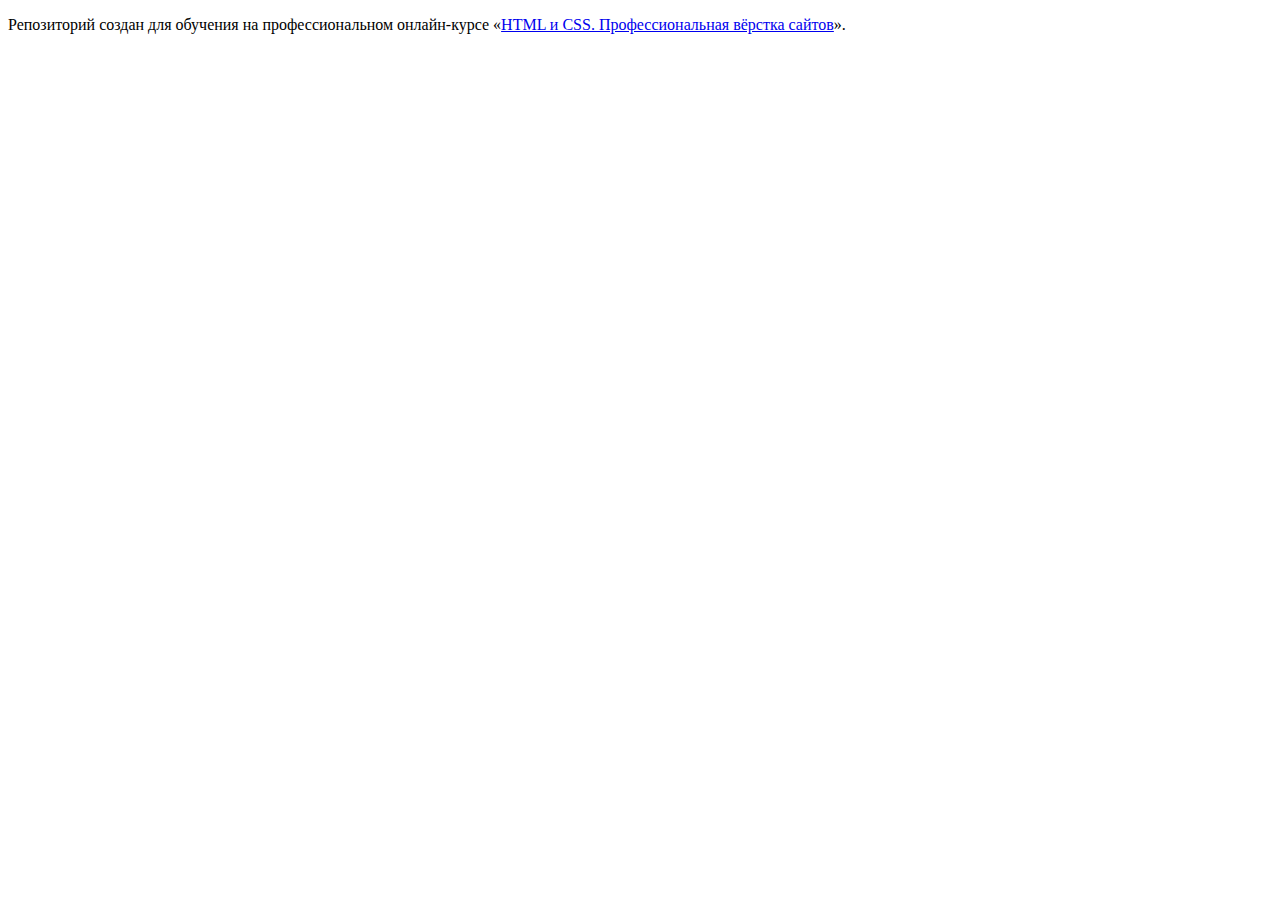
==== index.html @ bc6d3dc3 ":hatching_chick:" ====
<!DOCTYPE html>
<html lang="ru">
  <head>
    <meta charset="utf-8">
    <title>HTML Academy: Седона</title>
  </head>
  <body>

    <p>Репозиторий создан для обучения на профессиональном онлайн‑курсе «<a href="https://htmlacademy.ru/intensive/htmlcss">HTML и CSS. Профессиональная вёрстка сайтов</a>».</p>

  </body>
</html>
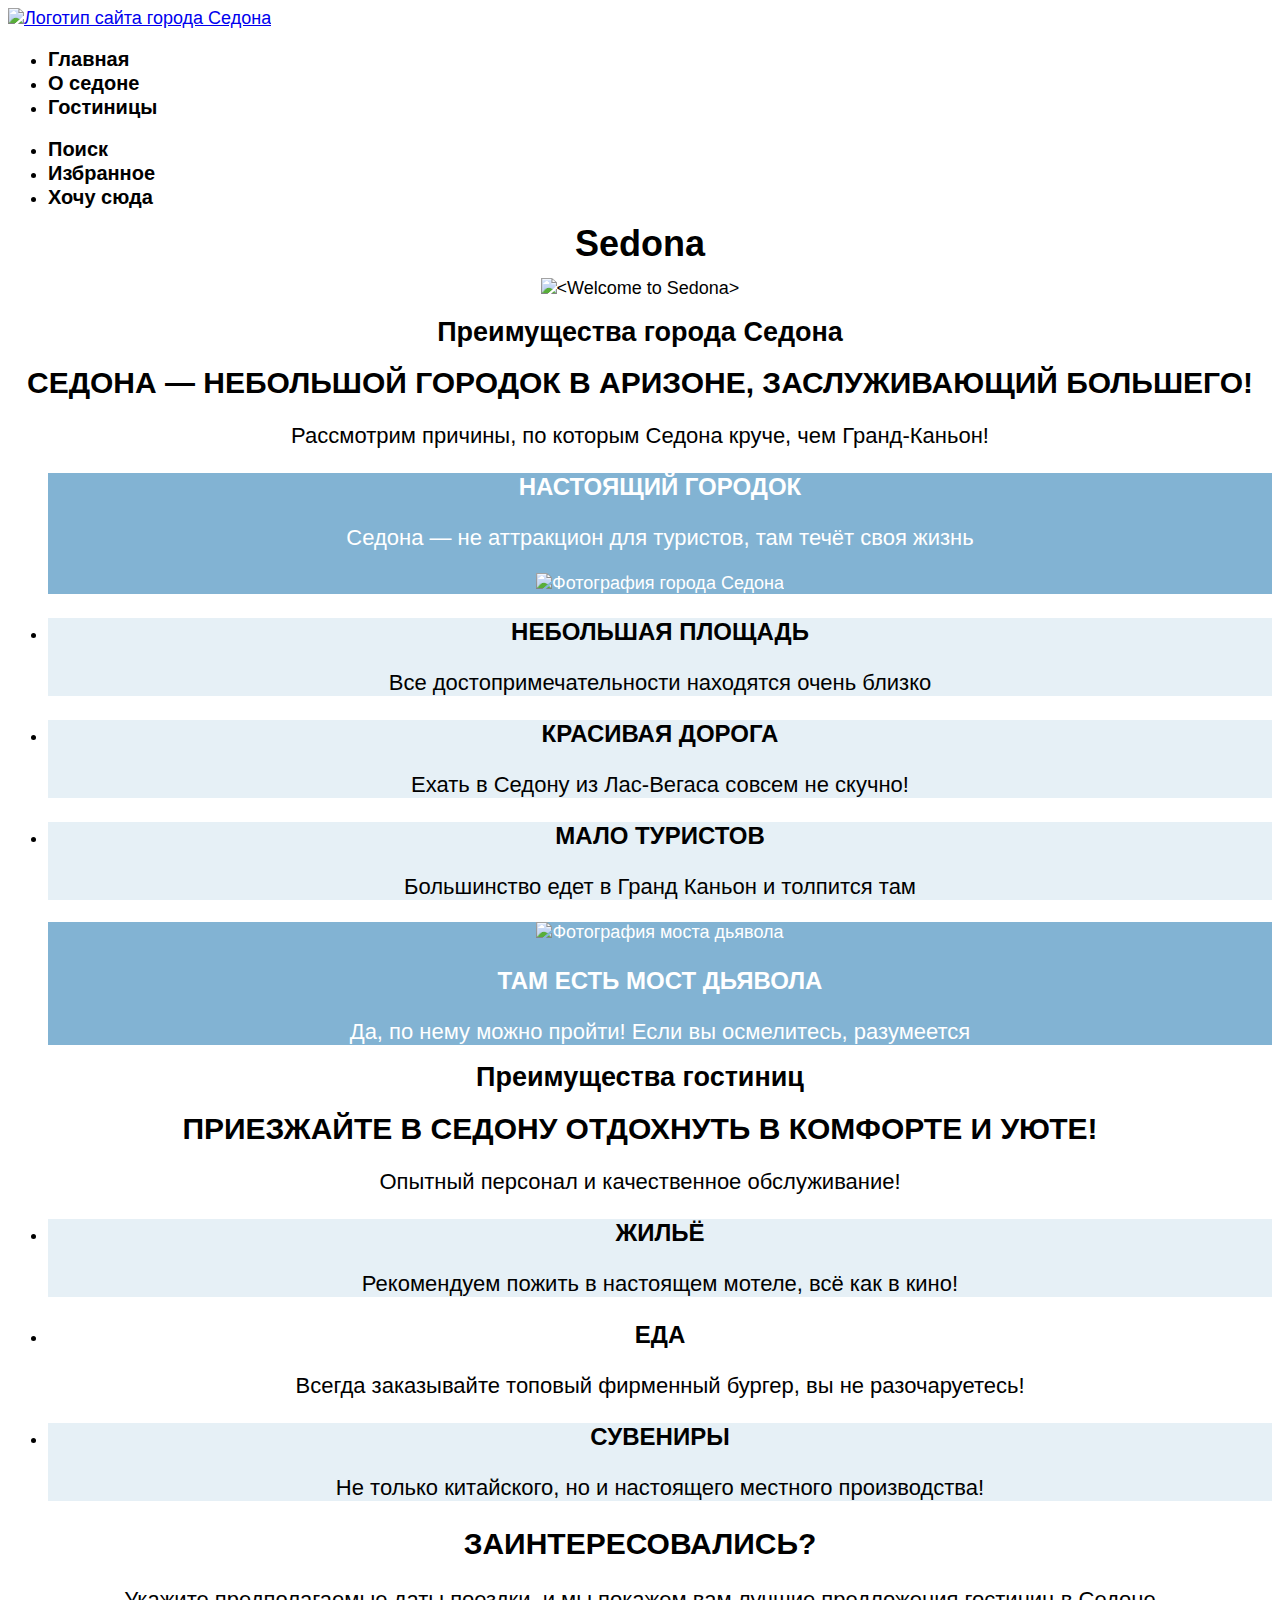
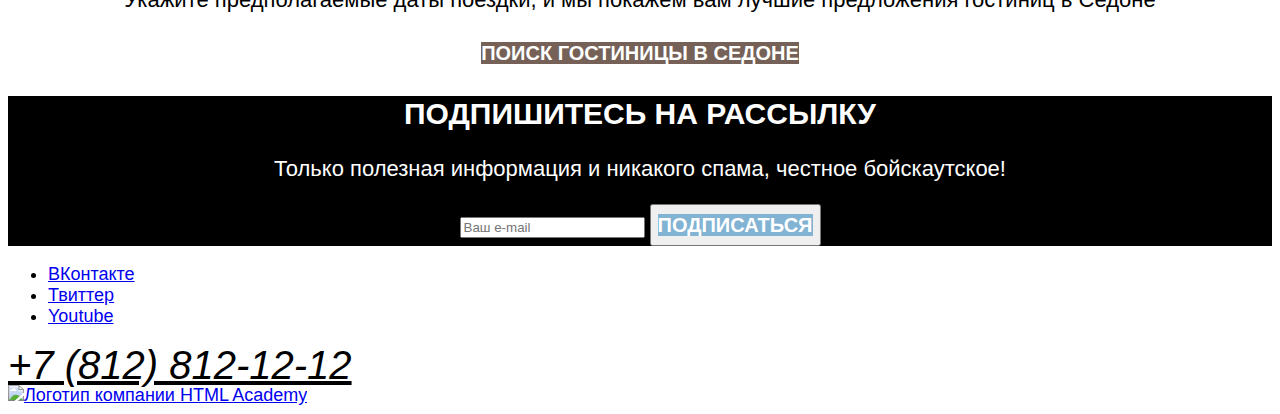
==== commit ea22bdce: "Исправляет лого, добавляет стилизацию главной стр." ====
--- a/index.html
+++ b/index.html
@@ -1,12 +1,144 @@
 <!DOCTYPE html>
 <html lang="ru">
+
   <head>
     <meta charset="utf-8">
     <title>HTML Academy: Седона</title>
+    <link rel="stylesheet" href="styles/styles.css">
   </head>
+
   <body>
+    <header class="page-header" data-test="header">
+      <nav class="navigation">
+        <a class="navigation-logo" href="index.html">
+          <img src="images/logo.svg" width="140" height="70" alt="Логотип сайта города Седона">
+        </a>
+        <ul class="navigation-list">
+          <li class="navigation-item">
+            <a class="navigation-link active" href="index.html">Главная</a>
+          </li>
+          <li class="navigation-item">
+            <a class="navigation-link" href="#">О седоне</a>
+          </li>
+          <li class="navigation-item">
+            <a class="navigation-link" href="catalog.html">Гостиницы</a>
+          </li>
+        </ul>
+        <ul class="navigation-list navigation-user">
+          <li class="navigation-item">
+            <a class="navigation-link" href="#">
+              <span class="visually-hidden">Поиск</span>
+            </a>
+          </li>
+          <li class="navigation-item">
+            <a class="navigation-link" href="#">
+              <span class="visually-hidden">Избранное</span>
+            </a>
+          </li>
+          <li class="navigation-item">
+            <a class="navigation-link" href="#">Хочу сюда</a>
+          </li>
+        </ul>
+      </nav>
+    </header>
 
-    <p>Репозиторий создан для обучения на профессиональном онлайн‑курсе «<a href="https://htmlacademy.ru/intensive/htmlcss">HTML и CSS. Профессиональная вёрстка сайтов</a>».</p>
+    <main class="main-index" data-test="main">
+      <section class="hero" data-test="hero">
+        <h1 class="visually-hidden">Sedona</h1>
+        <img class="main-image" src="images/welcome.svg" width="458" height="352" alt="<Welcome to Sedona>">
+      </section>
+      <section class="advantages-town">
+        <h2 class="visually-hidden">Преимущества города Седона</h2>
+        <b>Седона — небольшой городок в Аризоне, заслуживающий большего!</b>
+        <p>Рассмотрим причины, по которым Седона круче, чем Гранд-Каньон!</p>
+        <ul class="advantages-town-list">
+          <li class="advantages-town-item white">
+            <h3>Настоящий городок</h3>
+            <p>Седона — не аттракцион для туристов, там течёт своя жизнь</p>
+            <img src="images/advantages-photo-1.jpg" width="800" height="385" alt="Фотография города Седона">
+          </li>
+          <li class="advantages-town-item black light-blue-background">
+            <h3>Небольшая площадь</h3>
+            <p>Все достопримечательности находятся очень близко</p>
+          </li>
+          <li class="advantages-town-item black dark-blue-background">
+            <h3>Красивая дорога</h3>
+            <p>Ехать в Седону из Лас-Вегаса совсем не скучно!</p>
+          </li>
+          <li class="advantages-town-item black light-blue-background">
+            <h3>Мало туристов</h3>
+            <p>Большинство едет в Гранд Каньон и толпится там</p>
+          </li>
+          <li class="advantages-town-item white">
+            <img src="images/advantages-photo-2.jpg" width="800" height="385" alt="Фотография моста дьявола">
+            <h3>Там есть мост дьявола</h3>
+            <p>Да, по нему можно пройти! Если вы осмелитесь, разумеется</p>
+          </li>
+        </ul>
+      </section>
+      <section class="advantages-hotel" data-test="advantages">
+        <h2 class="visually-hidden">Преимущества гостиниц</h2>
+        <b>Приезжайте в Седону отдохнуть в комфорте и уюте!</b>
+        <p>Опытный персонал и качественное обслуживание!</p>
+        <ul class="advantages-hotel-list">
+          <li class="advantages-hotel-item light-blue-background">
+            <h3>Жильё</h3>
+            <p>Рекомендуем пожить в настоящем мотеле, всё как в кино!</p>
+          </li>
+          <li class="advantages-hotel-item">
+            <h3>Eда</h3>
+            <p>
+              Всегда заказывайте топовый фирменный бургер, вы не разочаруетесь!
+            </p>
+          </li>
+          <li class="advantages-hotel-item light-blue-background">
+            <h3>Сувениры</h3>
+            <p>Не только китайского, но и настоящего местного производства!</p>
+          </li>
+        </ul>
+      </section>
+      <section class="search-hotel" data-test="search">
+        <h2>Заинтересовались?</h2>
+        <p>Укажите предполагаемые даты поездки, и мы покажем вам лучшие предложения гостиниц в Седоне</p>
+        <a class="button" href="#">поиск гостиницы в Седоне</a>
+      </section>
+      <section class="subscribe" data-test="subscribe">
+        <h2>Подпишитесь на рассылку</h2>
+        <p>Только полезная информация и никакого спама, честное бойскаутское!</p>
+        <form class="newsletter-form" action="https://echo.htmlacademy.ru/" method="post">
+          <input class="field" placeholder="Ваш e-mail" type="email" name="newsletter-email" id="newsletter-email"
+            required>
+          <button class="button newsletter-button" type="submit">
+            <span class="subscribe-button">Подписаться</span>
+          </button>
+        </form>
+      </section>
+    </main>
+    <footer class="page-footer" data-test="footer">
+      <ul class="footer-social-list">
+        <li class="footer-social-item">
+          <a class="button" href="#">
+            <span class="visually-hidden">ВКонтакте</span>
+          </a>
+        </li>
+        <li class="footer-social-item">
+          <a class="button" href="#">
+            <span class="visually-hidden">Твиттер</span>
+          </a>
+        </li>
+        <li class="footer-social-item">
+          <a class="button" href="#">
+            <span class="visually-hidden">Youtube</span>
+          </a>
+        </li>
+      </ul>
+      <address class="footer-contacts-address">
+        <a class="footer-contacts-address-phone" href="tel:+78128121212">+7 (812) 812-12-12</a>
+      </address>
+      <a class="htmlacademy-link" href="https://htmlacademy.ru/intensive/htmlcss">
+        <img src="images/html-academy.svg" alt="Логотип компании HTML Academy">
+      </a>
+    </footer>
+  </body>
 
-  </body>
 </html>
--- a/styles/styles.css
+++ b/styles/styles.css
@@ -0,0 +1,178 @@
+@font-face {
+  font-family: "PT Sans";
+  font-style: normal;
+  font-weight: 400;
+  src: url("../fonts/pt-sans-regular.woff2") format("woff2");
+  font-display: swap;
+}
+
+@font-face {
+  font-family: "PT Sans";
+  font-style: normal;
+  font-weight: 700;
+  src: url("../fonts/pt-sans-bold.woff2") format("woff2");
+  font-display: swap;
+}
+
+/* PT Sans Narrow */
+@font-face {
+  font-family: "PT Sans Narrow";
+  font-style: normal;
+  font-weight: 700;
+  src: url("../fonts/pt-sans-narrow-bold.woff2") format("woff2");
+  font-display: swap;
+}
+
+body {
+  font-family: "PT Sans", sans-serif;
+  font-size: 18px;
+  line-height: 21px;
+  color: #000000;
+  background-color: #ffffff;
+}
+
+/* Pages */
+
+.navigation-link {
+  font-size: 20px;
+  line-height: 24px;
+  font-weight: 700;
+  text-align: center;
+  color: #000000;
+  text-decoration: none;
+}
+
+.hero {
+    color: #000000;
+    background-color: #ffffff;
+    background-image: url("../images/index-background.jpg");
+    background-size: 100% auto;
+    background-repeat: no-repeat;
+    text-align: center;
+}
+
+.advantages-town {
+  text-align: center;
+}
+
+.advantages-town b {
+  font-size: 30px;
+  line-height: 36px;
+  font-weight: 700;
+  text-transform: uppercase;
+}
+
+.advantages-town p {
+  font-size: 22px;
+  line-height: 26px;
+}
+
+.advantages-town-item h3 {
+  font-size: 24px;
+  line-height: 28px;
+  font-weight: 700;
+  text-transform: uppercase;
+}
+
+.white {
+  color: #ffffff;
+  background-color: #82b3d3
+}
+
+.black {
+  color: #000000;
+}
+
+.light-blue-background {
+  background-color: rgba(131, 179, 211, 0.2);
+}
+.dark-blue-background {
+  color: #000000;
+  background-color: rgba(131, 179, 211, 0.2);
+}
+
+.advantages-hotel {
+  text-align: center;
+}
+
+.advantages-hotel b {
+  font-size: 30px;
+  line-height: 36px;
+  font-weight: 700;
+  text-transform: uppercase;
+}
+
+.advantages-hotel p {
+  font-size: 22px;
+  line-height: 26px;
+}
+
+.advantages-hotel-item h3 {
+  font-size: 24px;
+  line-height: 28px;
+  font-weight: 700;
+  text-transform: uppercase;
+}
+
+.search-hotel {
+  text-align: center;
+}
+
+.search-hotel h2 {
+  font-size: 30px;
+  line-height: 36px;
+  font-weight: 700;
+  text-transform: uppercase;
+}
+
+.search-hotel p {
+  font-size: 22px;
+  line-height: 26px;
+}
+
+.search-hotel a {
+  font-size: 20px;
+  line-height: 36px;
+  font-weight: 700;
+  text-transform: uppercase;
+  color: #ffffff;
+  text-decoration: none;
+  background-color: #756157;
+}
+
+.subscribe {
+  color: #ffffff;
+  background-color: #000000;
+  background-image: url("../images/subscribe-background.jpg");
+  background-size: 100% auto;
+  background-repeat: no-repeat;
+  text-align: center;
+}
+
+.subscribe h2 {
+  font-size: 30px;
+  line-height: 36px;
+  font-weight: 700;
+  text-transform: uppercase;
+}
+
+.subscribe p {
+  font-size: 22px;
+  line-height: 26px;
+}
+
+.subscribe-button {
+  color: #ffffff;
+  background-color: #82b3d3;
+  font-size: 20px;
+  line-height: 36px;
+  font-weight: 700;
+  text-transform: uppercase;
+}
+
+.footer-contacts-address-phone {
+  color: #000000;
+  background-color: #ffffff;
+  font-size: 40px;
+  line-height: 40px;
+ }
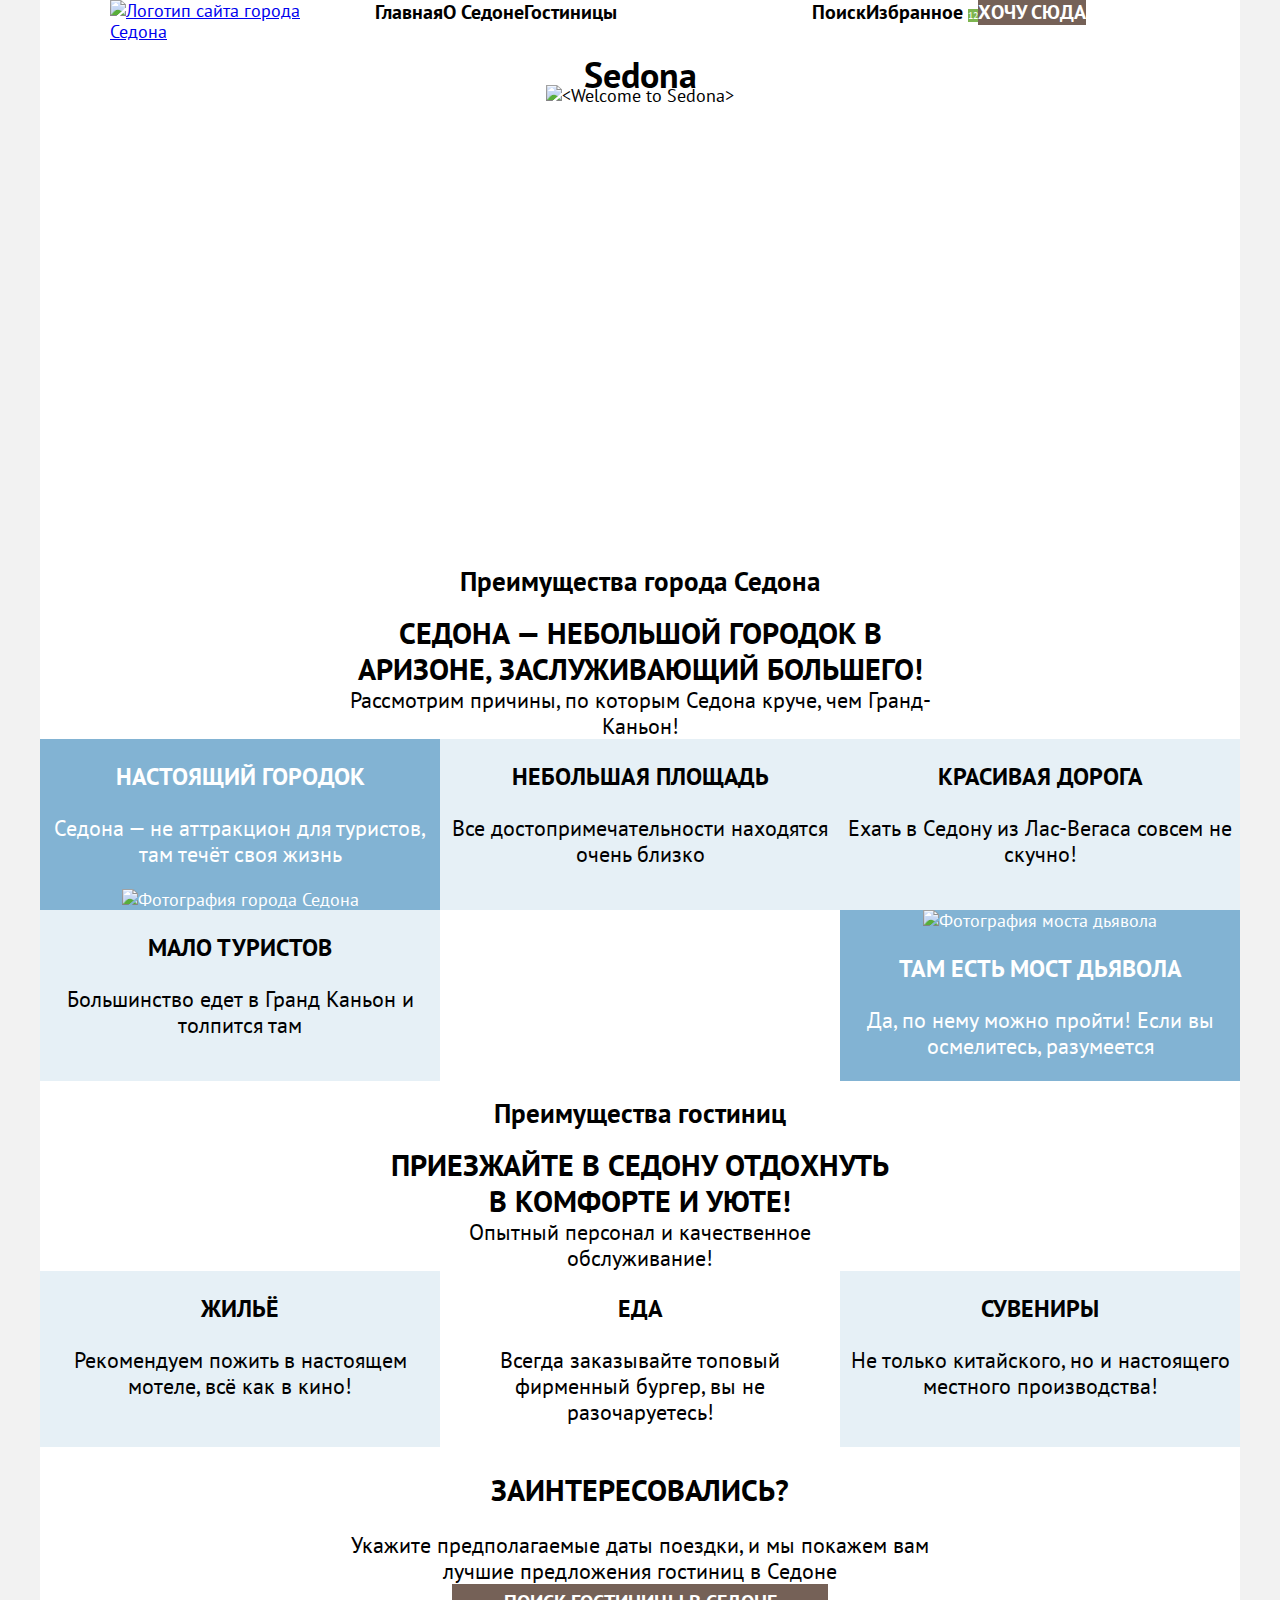
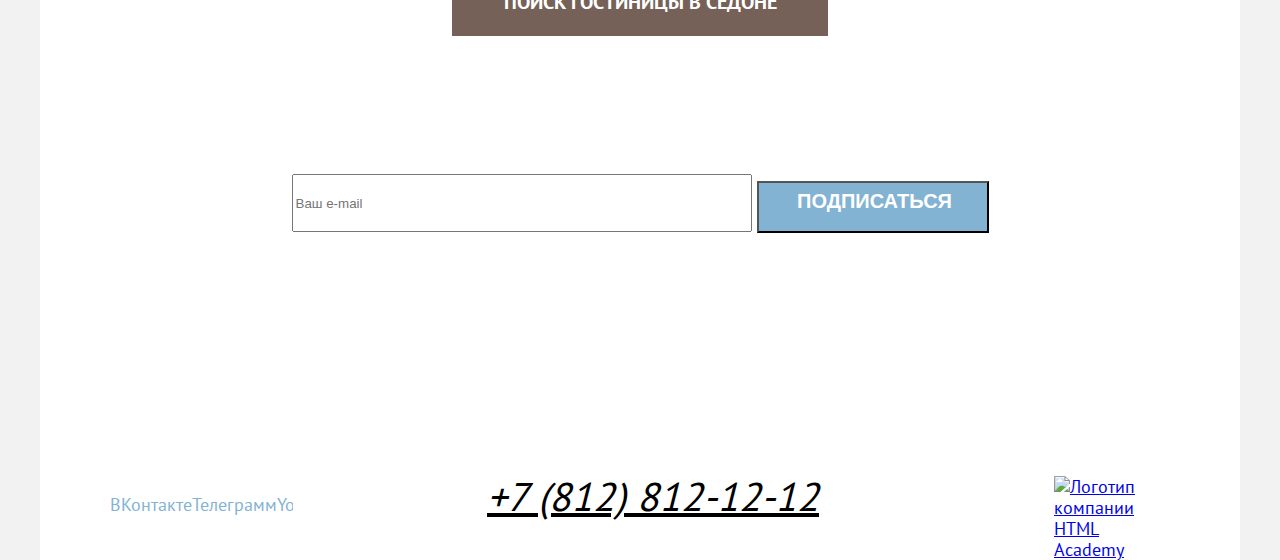
==== commit efa7cb16: "создает сетки страниц и крупных блоков" ====
--- a/index.html
+++ b/index.html
@@ -8,17 +8,19 @@
   </head>
 
   <body>
+    <div class="main-page">
     <header class="page-header" data-test="header">
       <nav class="navigation">
         <a class="navigation-logo" href="index.html">
           <img src="images/logo.svg" width="140" height="70" alt="Логотип сайта города Седона">
         </a>
         <ul class="navigation-list">
+
           <li class="navigation-item">
             <a class="navigation-link active" href="index.html">Главная</a>
           </li>
           <li class="navigation-item">
-            <a class="navigation-link" href="#">О седоне</a>
+            <a class="navigation-link capitalized" href="#">О седоне</a>
           </li>
           <li class="navigation-item">
             <a class="navigation-link" href="catalog.html">Гостиницы</a>
@@ -30,27 +32,29 @@
               <span class="visually-hidden">Поиск</span>
             </a>
           </li>
-          <li class="navigation-item">
+          <li class="navigation-item link">
             <a class="navigation-link" href="#">
               <span class="visually-hidden">Избранное</span>
+              <span class="likes-number">12</span>
             </a>
           </li>
           <li class="navigation-item">
-            <a class="navigation-link" href="#">Хочу сюда</a>
+            <a class="navigation-link uppercase brown" href="#">Хочу сюда</a>
           </li>
         </ul>
       </nav>
     </header>
 
-    <main class="main-index" data-test="main">
+    <main class="main-container main-index" data-test="main">
+      <div class="page-container">
       <section class="hero" data-test="hero">
         <h1 class="visually-hidden">Sedona</h1>
         <img class="main-image" src="images/welcome.svg" width="458" height="352" alt="<Welcome to Sedona>">
       </section>
       <section class="advantages-town">
         <h2 class="visually-hidden">Преимущества города Седона</h2>
-        <b>Седона — небольшой городок в Аризоне, заслуживающий большего!</b>
-        <p>Рассмотрим причины, по которым Седона круче, чем Гранд-Каньон!</p>
+        <b class="advantages-town-title">Седона — небольшой городок в Аризоне, заслуживающий большего!</b>
+        <p class="advantages-town-reasons">Рассмотрим причины, по которым Седона круче, чем Гранд-Каньон!</p>
         <ul class="advantages-town-list">
           <li class="advantages-town-item white">
             <h3>Настоящий городок</h3>
@@ -78,8 +82,8 @@
       </section>
       <section class="advantages-hotel" data-test="advantages">
         <h2 class="visually-hidden">Преимущества гостиниц</h2>
-        <b>Приезжайте в Седону отдохнуть в комфорте и уюте!</b>
-        <p>Опытный персонал и качественное обслуживание!</p>
+        <b class="advantages-hotel-bold">Приезжайте в Седону отдохнуть в комфорте и уюте!</b>
+        <p class="advantages-hotel-service">Опытный персонал и качественное обслуживание!</p>
         <ul class="advantages-hotel-list">
           <li class="advantages-hotel-item light-blue-background">
             <h3>Жильё</h3>
@@ -113,8 +117,10 @@
           </button>
         </form>
       </section>
+      </div>
     </main>
     <footer class="page-footer" data-test="footer">
+      <div class="page-footer-container">
       <ul class="footer-social-list">
         <li class="footer-social-item">
           <a class="button" href="#">
@@ -123,7 +129,7 @@
         </li>
         <li class="footer-social-item">
           <a class="button" href="#">
-            <span class="visually-hidden">Твиттер</span>
+            <span class="visually-hidden">Телеграмм</span>
           </a>
         </li>
         <li class="footer-social-item">
@@ -138,7 +144,9 @@
       <a class="htmlacademy-link" href="https://htmlacademy.ru/intensive/htmlcss">
         <img src="images/html-academy.svg" alt="Логотип компании HTML Academy">
       </a>
+      </div>
     </footer>
+  </div>
   </body>
 
 </html>
--- a/styles/styles.css
+++ b/styles/styles.css
@@ -2,36 +2,74 @@
   font-family: "PT Sans";
   font-style: normal;
   font-weight: 400;
-  src: url("../fonts/pt-sans-regular.woff2") format("woff2");
+  src: url("../fonts/ptsans-400.woff2") format("woff2");
   font-display: swap;
 }
-
 @font-face {
   font-family: "PT Sans";
-  font-style: normal;
-  font-weight: 700;
-  src: url("../fonts/pt-sans-bold.woff2") format("woff2");
+  font-size: normal;
+  font-weight: 700;
+  src: url("../fonts/ptsans-700.woff2") format("woff2");
   font-display: swap;
 }
 
-/* PT Sans Narrow */
-@font-face {
-  font-family: "PT Sans Narrow";
-  font-style: normal;
-  font-weight: 700;
-  src: url("../fonts/pt-sans-narrow-bold.woff2") format("woff2");
-  font-display: swap;
+html {
+  height: 100%;
 }
 
 body {
+  margin: 0;
+  display: flex;
+  flex-direction: column;
+  min-height: 100%;
   font-family: "PT Sans", sans-serif;
   font-size: 18px;
   line-height: 21px;
   color: #000000;
-  background-color: #ffffff;
+  background-color: #f2f2f2;
 }
 
 /* Pages */
+/* Header */
+
+.page-header, main, footer {
+  background-color: #ffffff
+}
+
+.main-page {
+  width: 1200px;
+  margin: 0 auto;
+}
+
+.page-container {
+  width: 1200px;
+  margin: 0 auto;
+}
+
+.navigation {
+  display: flex;
+  width: 1060px;
+  height: 64px;
+  margin: 0 auto;
+}
+
+.navigation-logo {
+ margin-right: 28px;
+}
+
+.navigation-list {
+  width: 465px;
+  display: flex;
+  margin: 0;
+  margin-left: auto;
+  padding: 0;
+
+}
+
+.navigation-user {
+  max-width: 358px;
+}
+
 
 .navigation-link {
   font-size: 20px;
@@ -42,13 +80,71 @@
   text-decoration: none;
 }
 
+.main-container {
+  flex-grow: 1;
+}
+
+.brown {
+  color: #ffffff;
+  background-color: #756157;
+}
+
+.likes-number {
+  color: #ffffff;
+  background-color: #7db54f;
+  font-size: 10px;
+  line-height: 10px;
+  font-weight: 400;
+}
+
+.navigation-item {
+  list-style: none;
+}
+
+.capitalized {
+  text-transform: capitalize;
+}
+
+.uppercase {
+  text-transform: uppercase;
+}
+
+/* Main */
+/* Hero */
 .hero {
     color: #000000;
-    background-color: #ffffff;
     background-image: url("../images/index-background.jpg");
     background-size: 100% auto;
     background-repeat: no-repeat;
     text-align: center;
+    height: 485px;
+}
+
+.hero h1 {
+ margin: 0;
+}
+
+/* Advantages */
+/* Town */
+
+.advantages-town-title {
+  display: flex;
+  margin: 0 auto;
+  width: 620px;
+}
+
+.advantages-town-reasons {
+  width: 651px;
+  margin: 0 auto;
+}
+
+.advantages-town-list {
+  display: flex;
+  justify-content: space-between;
+  flex-wrap: wrap;
+  list-style: none;
+  margin: 0;
+  padding: 0;
 }
 
 .advantages-town {
@@ -67,6 +163,10 @@
   line-height: 26px;
 }
 
+.advantages-town-item {
+  width: 400px;
+}
+
 .advantages-town-item h3 {
   font-size: 24px;
   line-height: 28px;
@@ -91,8 +191,30 @@
   background-color: rgba(131, 179, 211, 0.2);
 }
 
+/* Hotel */
+
 .advantages-hotel {
   text-align: center;
+}
+
+.advantages-hotel-bold {
+  display: flex;
+  margin: 0 auto;
+  width: 505px;
+}
+
+.advantages-hotel-service {
+  margin: 0 auto;
+  width: 490px;
+}
+
+.advantages-hotel-list {
+  display: flex;
+  justify-content: space-between;
+  flex-wrap: wrap;
+  list-style: none;
+  margin: 0;
+  padding: 0;
 }
 
 .advantages-hotel b {
@@ -107,6 +229,10 @@
   line-height: 26px;
 }
 
+.advantages-hotel-item {
+  width: 400px;
+}
+
 .advantages-hotel-item h3 {
   font-size: 24px;
   line-height: 28px;
@@ -114,6 +240,8 @@
   text-transform: uppercase;
 }
 
+/* Search */
+
 .search-hotel {
   text-align: center;
 }
@@ -128,6 +256,8 @@
 .search-hotel p {
   font-size: 22px;
   line-height: 26px;
+  width: 592px;
+  margin: 0 auto;
 }
 
 .search-hotel a {
@@ -138,15 +268,21 @@
   color: #ffffff;
   text-decoration: none;
   background-color: #756157;
-}
+  display: block;
+  width: 376px;
+  height: 52px;
+  margin: 0 auto;
+}
+
+/* Subscribe */
 
 .subscribe {
   color: #ffffff;
-  background-color: #000000;
   background-image: url("../images/subscribe-background.jpg");
   background-size: 100% auto;
   background-repeat: no-repeat;
   text-align: center;
+  height: 415px;
 }
 
 .subscribe h2 {
@@ -159,15 +295,50 @@
 .subscribe p {
   font-size: 22px;
   line-height: 26px;
+  font-weight: 400;
+  width: 475px;
+  margin: 0 auto;
+}
+
+.subscribe input {
+  width: 452px;
+  height: 52px;
 }
 
 .subscribe-button {
   color: #ffffff;
+  font-size: 20px;
+  line-height: 36px;
+  font-weight: 700;
+  text-transform: uppercase;
+  display: block;
+  width: 232px;
+  height: 52px;
+}
+
+.newsletter-button {
   background-color: #82b3d3;
-  font-size: 20px;
-  line-height: 36px;
-  font-weight: 700;
-  text-transform: uppercase;
+}
+
+/* Footer */
+
+.page-footer-container {
+  display: flex;
+  width: 1060px;
+  margin: 0 auto;
+}
+
+.footer-social-list {
+  list-style: none;
+  display: flex;
+  margin-right: 41px;
+  padding: 0;
+  width: 142px;
+}
+
+.footer-social-item .button {
+  text-decoration: none;
+  color: #83b3d3;
 }
 
 .footer-contacts-address-phone {
@@ -175,4 +346,297 @@
   background-color: #ffffff;
   font-size: 40px;
   line-height: 40px;
+  font-weight: 400;
+  display: flex;
+  width: 720px;
+  margin-right: 41px;
+  justify-content: center;
  }
+
+ .htmlacademy-link {
+  width: 115px;
+ }
+
+ /* Catalog */
+/* Filter */
+
+.filter-background {
+  background-image: url("../images/catalog/catalog-filter-background.jpg");
+  background-size: cover;
+  background-repeat: no-repeat;
+  color: #ffffff;
+  background-color: #8a4697;
+  width: 1200px;
+  height: 412px;
+}
+
+.filter-wrap, .catalog-wrap {
+  margin: 0 70px;
+}
+
+.inner-header-title {
+  font-size: 60px;
+  line-height: 78px;
+  margin: 0;
+  padding: 0;
+}
+
+.inner-header h1 {
+  padding-top: 35px;
+}
+
+.breadcrumbs {
+  display: flex;
+  padding: 0;
+}
+
+.breadcrumbs-link {
+  text-decoration: none;
+  color: #ffffff;
+}
+
+.breadcrumbs-item {
+  list-style: none;
+  font-size: 16px;
+  font-weight: 400;
+}
+
+.catalog-filter {
+  display: flex;
+}
+
+.catalog-filter-title {
+  font-size: 20px;
+  line-height: 24px;
+  font-weight: 700;
+  width: 150px;
+}
+
+.group-gap {
+  margin-right: 70px;
+}
+
+.group-gap-2 {
+  margin-right: 140px;
+}
+
+.catalog-filter-item {
+  line-height: 23px;
+  font-weight: 400;
+  list-style-type: none;
+}
+
+.catalog-filter-list {
+  padding-left: 0;
+}
+
+.cost {
+  width: 288px;
+}
+
+.catalog-filter button {
+  width: 191px;
+  height: 36px;
+}
+
+.submit {
+  background-color: #82b3d3;
+  color: #ffffff;
+  font-size: 16px;
+  line-height: 20px;
+  font-weight: 700;
+}
+
+.reset {
+  background-color: rgba(255, 255, 255, 0);
+  border: none;
+  outline: none;
+  color: #ffffff;
+  font-size: 16px;
+  line-height: 20px;
+  font-weight: 700;
+}
+
+/* Catalog-Hotels */
+
+.catalog-h2 {
+  font-size: 30px;
+  line-height: 36px;
+  margin: 0;
+  width: 338px;
+  margin-right: 200px;
+  }
+.search-control {
+  display: flex;
+}
+
+.select-control {
+  width: 292px;
+  height: 49px;
+  margin-right: 70px;
+}
+
+
+
+.view .button {
+  text-decoration: none;
+  color: #000000;
+}
+
+.view {
+  list-style-type: none;
+  display: flex;
+  padding: 0;
+  margin: 0;
+}
+
+.tile, .card {
+  width: 48px;
+  height: 48px;
+  margin-right: 8px;
+}
+
+.list {
+  width: 48px;
+  height: 48px;
+}
+
+/* Hotel-cards */
+
+.product-list {
+  padding: 0;
+  margin: 0;
+}
+
+.product-card {
+  list-style: none;
+}
+
+.product-card-title {
+  font-size: 24px;
+  line-height: 28px;
+}
+
+.product-card p {
+  font-weight: 400;
+}
+
+.product-card a {
+  font-size: 16px;
+  line-height: 20px;
+  font-weight: 700;
+  text-decoration: none;
+  color: #ffffff;
+}
+
+.product-card-button-about {
+  background-color: #756157;
+}
+
+.product-card-button-favourite {
+  background-color: #82b3d3
+}
+
+.green-button {
+  background-color: #7db54f;
+}
+
+.rating {
+  font-size: 16px;
+  line-height: 20px;
+  background-color: #f2f2f2
+}
+
+/* Pagination */
+
+.pagination {
+  list-style: none;
+  display: flex;
+  padding: 0;
+  margin: 0;
+}
+
+.pagination-item:not(:last-child) {
+  margin-right: 8px;
+}
+
+.pagination-link {
+display: flex;
+align-content: center;
+justify-content: center;
+flex-wrap: wrap;
+text-decoration: none;
+color: #ffffff;
+background-color: #82b3d3;
+font-size: 20px;
+font-weight: 700;
+line-height: 36px;
+width: 60px;
+height: 60px;
+}
+
+.no-background {
+  color: #000000;
+  background-color: #ffffff;
+}
+
+.pagination-current {
+  color: #000000;
+  background-color: #f2f2f2;
+ }
+
+ /* Subscribe */
+
+ .subscribe-wrap {
+  width: 1200px;
+  height: 415px;
+ }
+
+.subscribe-wrap p {
+  display: flex;
+  flex-wrap: wrap;
+  margin: 0 auto;
+  padding: 0;
+  width: 475px;
+  height: 53px;
+}
+
+ .subscribe-catalog{
+  color: #000000;
+  background-size: 100% auto;
+  background-repeat: no-repeat;
+  text-align: center;
+}
+
+.subscribe-catalog h2 {
+  font-size: 30px;
+  line-height: 36px;
+  font-weight: 700;
+  text-transform: uppercase;
+  margin: 0;
+  padding: 0;
+}
+
+.subscribe-catalog p {
+  font-size: 22px;
+  line-height: 26px;
+  font-weight: 400;
+}
+
+.newsletter-button {
+  color: #ffffff;
+  font-size: 20px;
+  line-height: 36px;
+  font-weight: 700;
+  text-transform: uppercase;
+  width: 232px;
+  height: 52px;
+  padding: 0;
+}
+
+.field-catalog {
+  background-color: #f2f2f2;
+  width: 475px;
+  height: 50px;
+  padding: 0;
+}
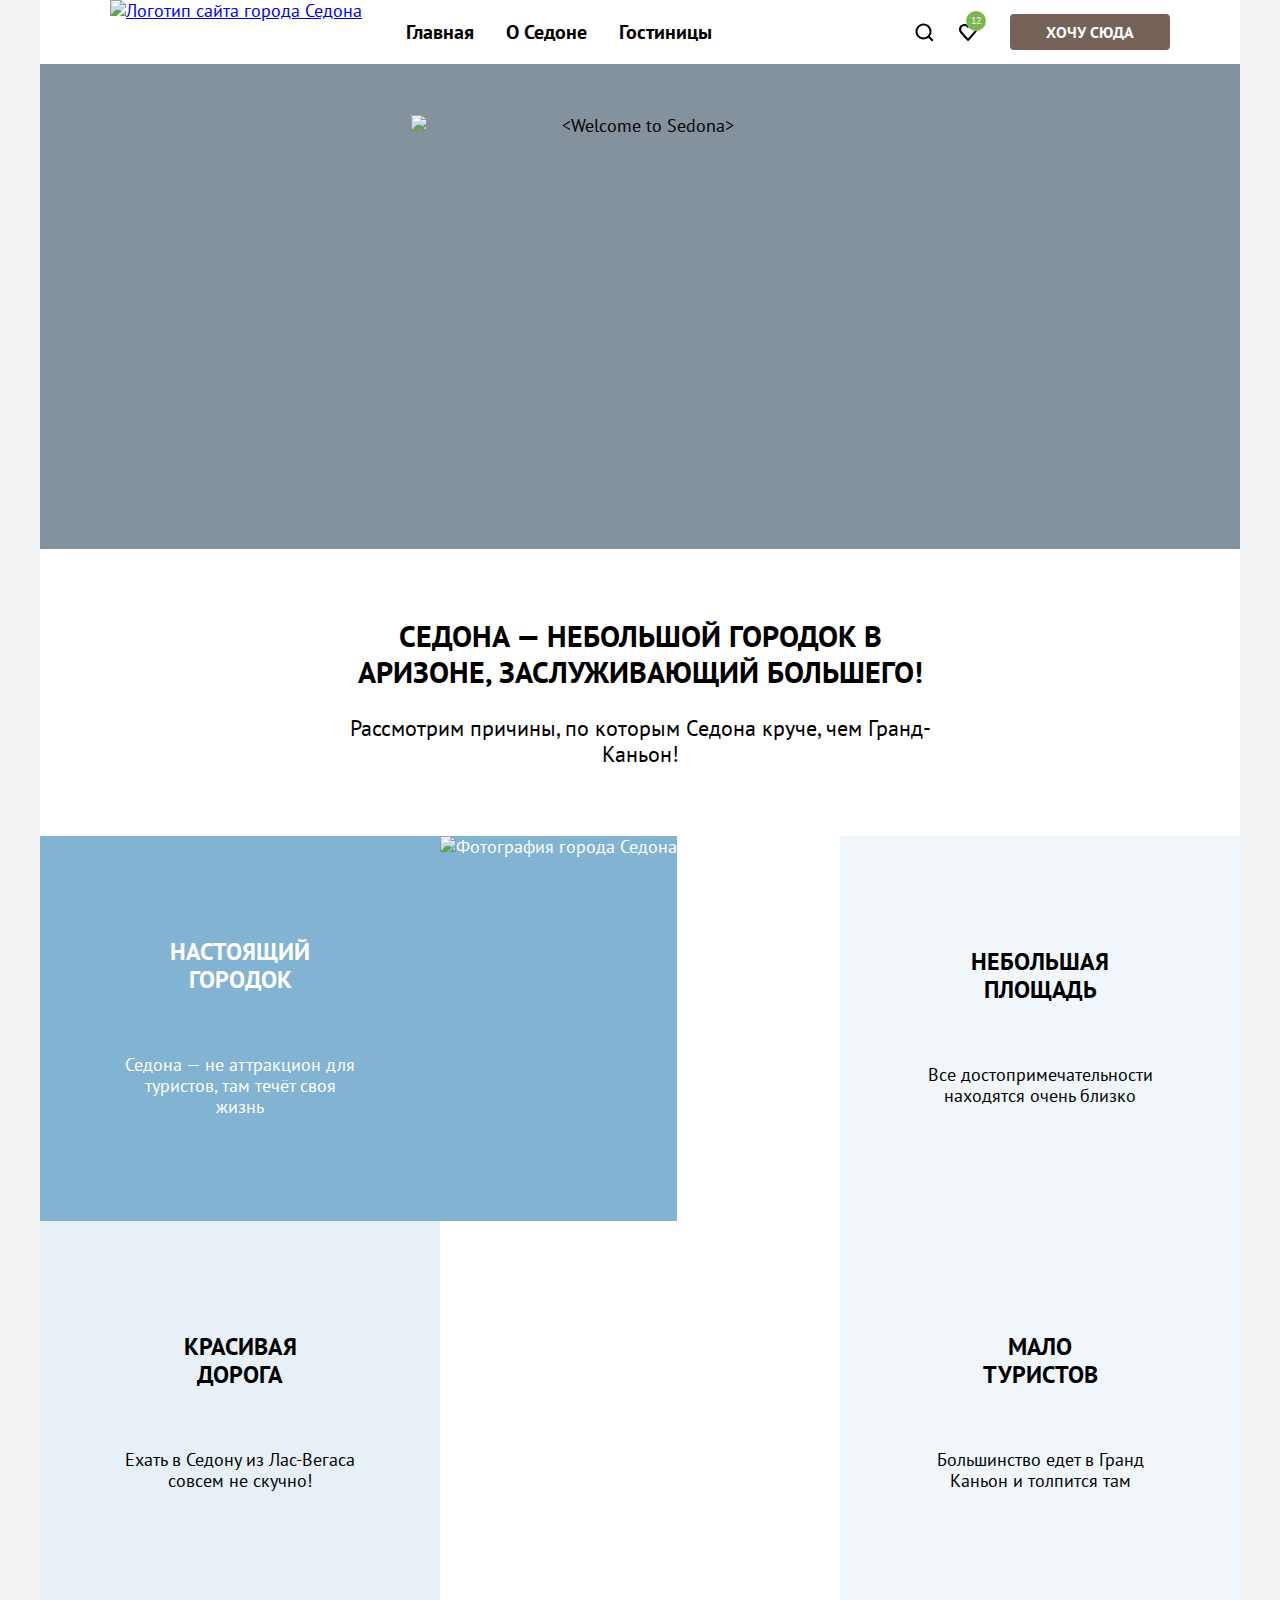
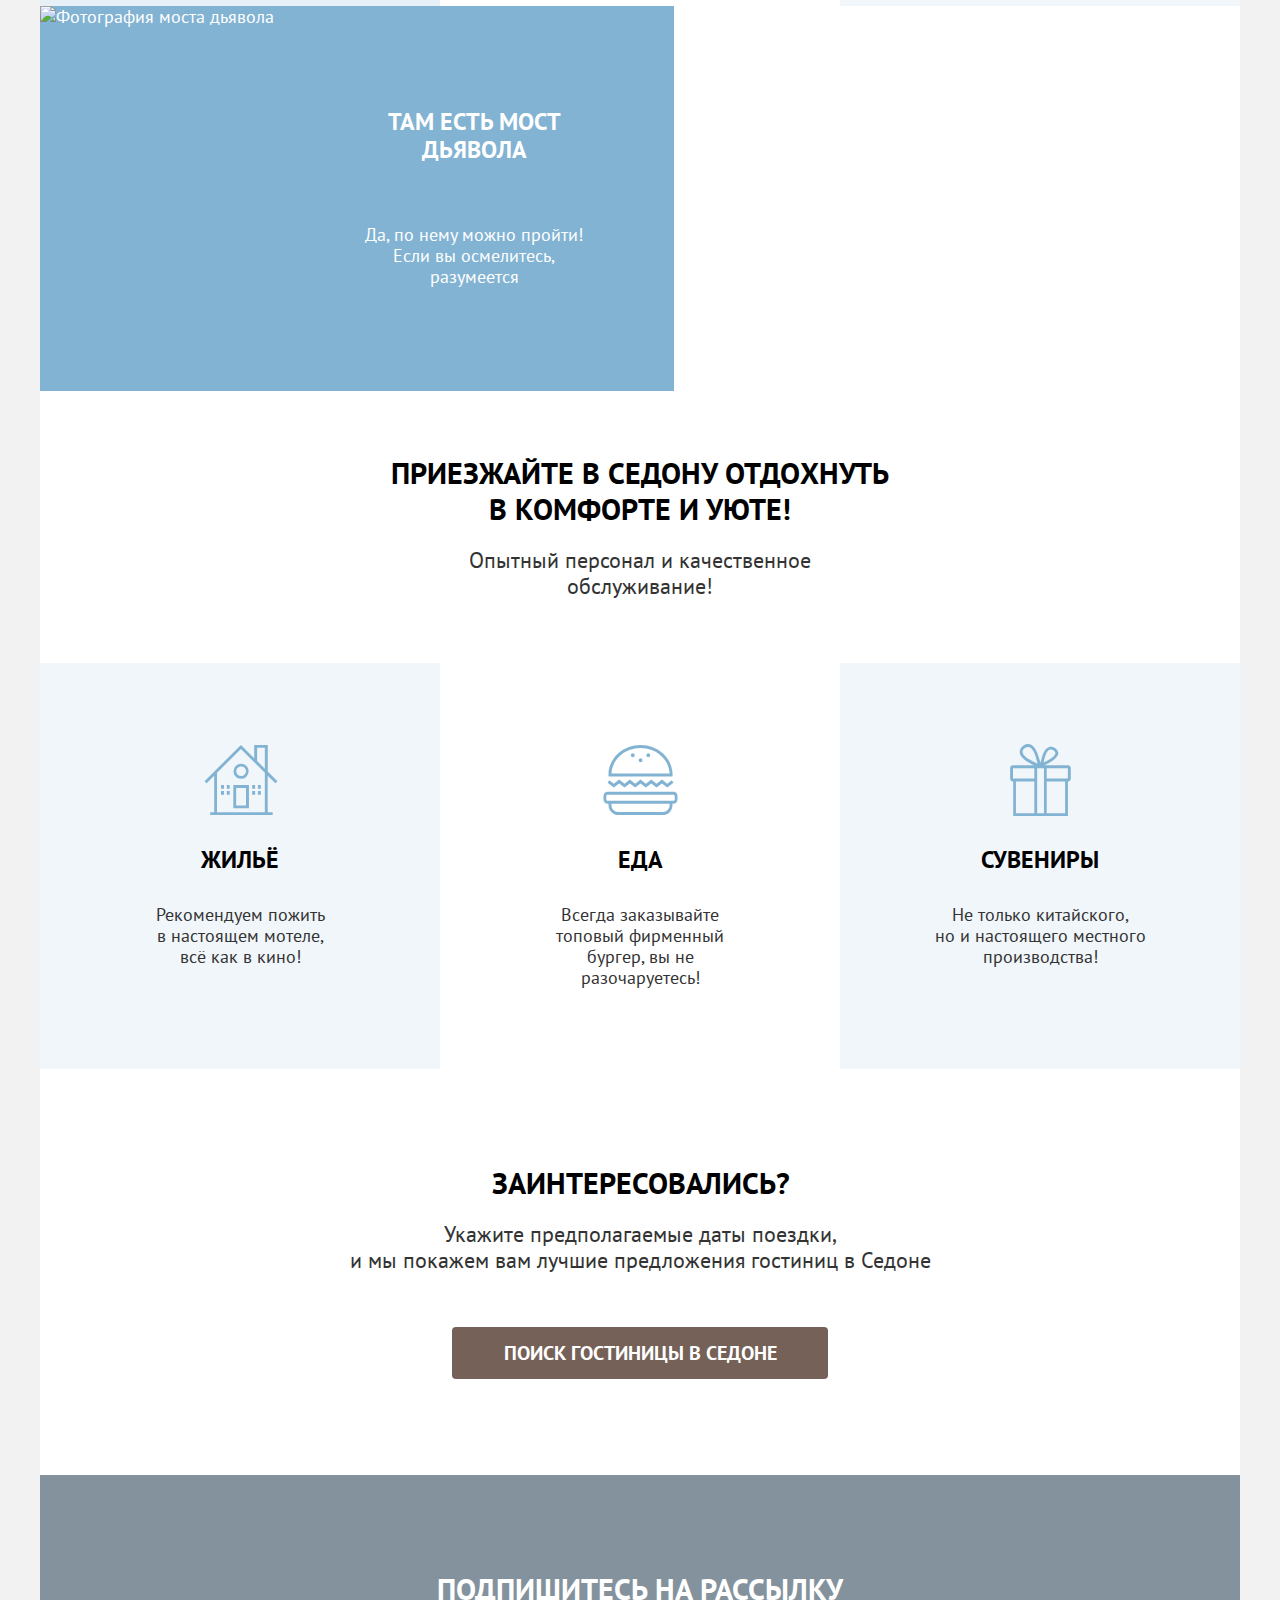
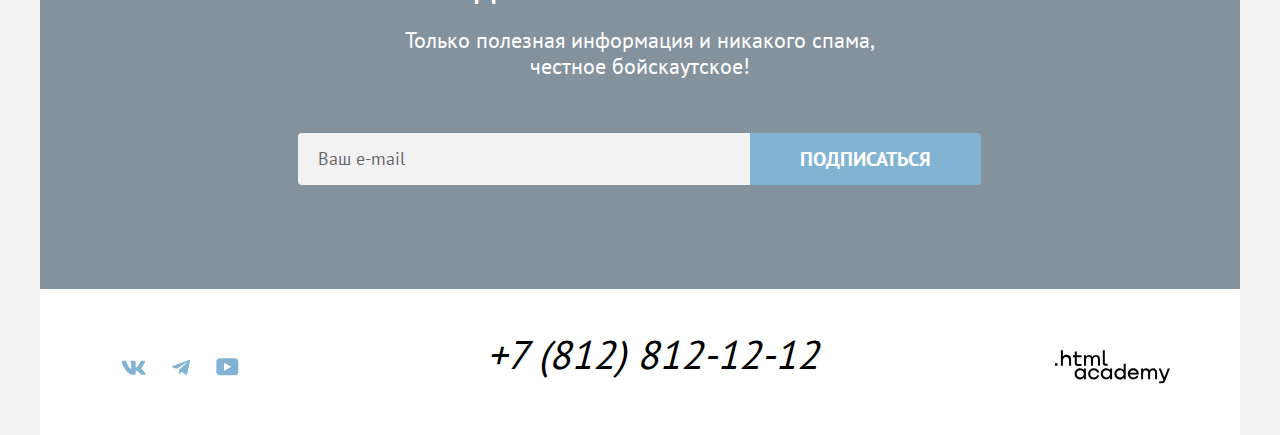
==== commit 39208c11: "добавляет сетки и декоративные элементы" ====
--- a/index.html
+++ b/index.html
@@ -5,148 +5,159 @@
     <meta charset="utf-8">
     <title>HTML Academy: Седона</title>
     <link rel="stylesheet" href="styles/styles.css">
+    <link rel="icon" type="image/png" sizes="32x32" href="images/favicon.png">
   </head>
 
   <body>
-    <div class="main-page">
-    <header class="page-header" data-test="header">
-      <nav class="navigation">
-        <a class="navigation-logo" href="index.html">
-          <img src="images/logo.svg" width="140" height="70" alt="Логотип сайта города Седона">
-        </a>
-        <ul class="navigation-list">
+    <div class="container">
+      <header class="page-header" data-test="header">
+        <nav class="navigation">
+          <a class="navigation-logo" href="index.html">
+            <img src="images/logo.svg" width="140" height="70" alt="Логотип сайта города Седона">
+          </a>
+          <ul class="navigation-list">
+            <li class="navigation-item">
+              <a class="navigation-link active" href="index.html">Главная</a>
+            </li>
+            <li class="navigation-item">
+              <a class="navigation-link capitalized" href="#">О седоне</a>
+            </li>
+            <li class="navigation-item">
+              <a class="navigation-link" href="catalog.html">Гостиницы</a>
+            </li>
+          </ul>
+          <ul class="navigation-list navigation-user">
+            <li class="navigation-item">
+              <a class="navigation-link navigation-icon icon-search" href="catalog.html">
+                <span class="visually-hidden">Поиск</span>
+              </a>
+            </li>
+            <li class="navigation-item link">
+              <a class="navigation-link navigation-icon icon-like" href="#">
+                <span class="visually-hidden">Избранное</span>
+                <span class="likes-number">12</span>
+              </a>
+            </li>
+            <li class="navigation-item navigation-item-button">
+              <a class="button navigation-button" href="#">Хочу сюда</a>
+            </li>
+          </ul>
+        </nav>
+      </header>
 
-          <li class="navigation-item">
-            <a class="navigation-link active" href="index.html">Главная</a>
+      <main class="page-container main-index" data-test="main">
+        <section class="hero" data-test="hero">
+         <h1 class="visually-hidden">Sedona</h1>
+         <img class="main-image" src="images/welcome.svg" width="458" height="352" alt="<Welcome to Sedona>">
+       </section>
+       <section class="advantages-town">
+         <h2 class="visually-hidden">Преимущества города Седона</h2>
+         <b class="advantages-town-title">Седона — небольшой городок в Аризоне, заслуживающий большего!</b>
+         <p class="advantages-town-reasons">Рассмотрим причины, по которым Седона круче, чем Гранд-Каньон!</p>
+         <ul class="advantages-town-list">
+           <li class="advantages-town-item white">
+             <div class="text-wrap">
+               <h3>Настоящий городок</h3>
+               <p>Седона — не аттракцион для туристов, там течёт своя жизнь</p>
+             </div>
+             <div class="image-wrap">
+               <img src="images/advantages-photo-1.jpg" width="800" height="385" alt="Фотография города Седона">
+             </div>
+             </li>
+           <li class="advantages-town-item black little-item">
+             <div class="text-wrap">
+               <h3 class="little-wrap">Небольшая площадь</h3>
+             <p class="little-wrap">Все достопримечательности находятся очень близко</p>
+           </div>
+           </li>
+           <li class="advantages-town-item black little-item">
+             <div class="text-wrap">
+               <h3 class="little-wrap">Красивая дорога</h3>
+             <p class="little-wrap">Ехать в Седону из Лас-Вегаса совсем не скучно!</p>
+           </div>
+           </li>
+           <li class="advantages-town-item black little-item">
+             <div class="text-wrap">
+               <h3 class="little-wrap">Мало туристов</h3>
+             <p class="little-wrap">Большинство едет в Гранд Каньон и толпится там</p>
+           </div>
+           </li>
+           <li class="advantages-town-item white">
+             <div class="text-wrap">
+               <h3>Там есть мост дьявола</h3>
+             <p>Да, по нему можно пройти! Если вы осмелитесь, разумеется</p>
+           </div>
+           <div class="image-wrap">
+             <img src="images/advantages-photo-2.jpg" width="800" height="385" alt="Фотография моста дьявола">
+           </div>
+           </li>
+         </ul>
+       </section>
+       <section class="services">
+        <h2 class="services-title">Приезжайте в Седону отдохнуть в комфорте и уюте!</h2>
+        <p class="services-description">Опытный персонал и качественное обслуживание!</p>
+        <ul class="services-list">
+          <li class="services-item">
+            <h3 class="services-subtitle services-icon services-icon-home">Жильё</h3>
+            <p class="services-text">Рекомендуем пожить <br>в настоящем мотеле, <br>всё как в кино!</p>
           </li>
-          <li class="navigation-item">
-            <a class="navigation-link capitalized" href="#">О седоне</a>
+          <li class="services-item">
+            <h3 class="services-subtitle services-icon services-icon-food">Еда</h3>
+            <p class="services-text">Всегда заказывайте <br>топовый фирменный бургер, вы не разочаруетесь!</p>
           </li>
-          <li class="navigation-item">
-            <a class="navigation-link" href="catalog.html">Гостиницы</a>
-          </li>
-        </ul>
-        <ul class="navigation-list navigation-user">
-          <li class="navigation-item">
-            <a class="navigation-link" href="#">
-              <span class="visually-hidden">Поиск</span>
-            </a>
-          </li>
-          <li class="navigation-item link">
-            <a class="navigation-link" href="#">
-              <span class="visually-hidden">Избранное</span>
-              <span class="likes-number">12</span>
-            </a>
-          </li>
-          <li class="navigation-item">
-            <a class="navigation-link uppercase brown" href="#">Хочу сюда</a>
-          </li>
-        </ul>
-      </nav>
-    </header>
-
-    <main class="main-container main-index" data-test="main">
-      <div class="page-container">
-      <section class="hero" data-test="hero">
-        <h1 class="visually-hidden">Sedona</h1>
-        <img class="main-image" src="images/welcome.svg" width="458" height="352" alt="<Welcome to Sedona>">
-      </section>
-      <section class="advantages-town">
-        <h2 class="visually-hidden">Преимущества города Седона</h2>
-        <b class="advantages-town-title">Седона — небольшой городок в Аризоне, заслуживающий большего!</b>
-        <p class="advantages-town-reasons">Рассмотрим причины, по которым Седона круче, чем Гранд-Каньон!</p>
-        <ul class="advantages-town-list">
-          <li class="advantages-town-item white">
-            <h3>Настоящий городок</h3>
-            <p>Седона — не аттракцион для туристов, там течёт своя жизнь</p>
-            <img src="images/advantages-photo-1.jpg" width="800" height="385" alt="Фотография города Седона">
-          </li>
-          <li class="advantages-town-item black light-blue-background">
-            <h3>Небольшая площадь</h3>
-            <p>Все достопримечательности находятся очень близко</p>
-          </li>
-          <li class="advantages-town-item black dark-blue-background">
-            <h3>Красивая дорога</h3>
-            <p>Ехать в Седону из Лас-Вегаса совсем не скучно!</p>
-          </li>
-          <li class="advantages-town-item black light-blue-background">
-            <h3>Мало туристов</h3>
-            <p>Большинство едет в Гранд Каньон и толпится там</p>
-          </li>
-          <li class="advantages-town-item white">
-            <img src="images/advantages-photo-2.jpg" width="800" height="385" alt="Фотография моста дьявола">
-            <h3>Там есть мост дьявола</h3>
-            <p>Да, по нему можно пройти! Если вы осмелитесь, разумеется</p>
+          <li class="services-item">
+            <h3 class="services-subtitle services-icon services-icon-souvenir">Сувениры</h3>
+            <p class="services-text">Не только китайского, <br>но и настоящего местного производства!</p>
           </li>
         </ul>
       </section>
-      <section class="advantages-hotel" data-test="advantages">
-        <h2 class="visually-hidden">Преимущества гостиниц</h2>
-        <b class="advantages-hotel-bold">Приезжайте в Седону отдохнуть в комфорте и уюте!</b>
-        <p class="advantages-hotel-service">Опытный персонал и качественное обслуживание!</p>
-        <ul class="advantages-hotel-list">
-          <li class="advantages-hotel-item light-blue-background">
-            <h3>Жильё</h3>
-            <p>Рекомендуем пожить в настоящем мотеле, всё как в кино!</p>
-          </li>
-          <li class="advantages-hotel-item">
-            <h3>Eда</h3>
-            <p>
-              Всегда заказывайте топовый фирменный бургер, вы не разочаруетесь!
-            </p>
-          </li>
-          <li class="advantages-hotel-item light-blue-background">
-            <h3>Сувениры</h3>
-            <p>Не только китайского, но и настоящего местного производства!</p>
-          </li>
-        </ul>
-      </section>
-      <section class="search-hotel" data-test="search">
-        <h2>Заинтересовались?</h2>
-        <p>Укажите предполагаемые даты поездки, и мы покажем вам лучшие предложения гостиниц в Седоне</p>
-        <a class="button" href="#">поиск гостиницы в Седоне</a>
-      </section>
-      <section class="subscribe" data-test="subscribe">
-        <h2>Подпишитесь на рассылку</h2>
-        <p>Только полезная информация и никакого спама, честное бойскаутское!</p>
-        <form class="newsletter-form" action="https://echo.htmlacademy.ru/" method="post">
-          <input class="field" placeholder="Ваш e-mail" type="email" name="newsletter-email" id="newsletter-email"
-            required>
-          <button class="button newsletter-button" type="submit">
-            <span class="subscribe-button">Подписаться</span>
-          </button>
-        </form>
-      </section>
-      </div>
-    </main>
-    <footer class="page-footer" data-test="footer">
-      <div class="page-footer-container">
-      <ul class="footer-social-list">
-        <li class="footer-social-item">
-          <a class="button" href="#">
-            <span class="visually-hidden">ВКонтакте</span>
+        <section class="search-hotel" data-test="search">
+          <h2>Заинтересовались?</h2>
+          <p>Укажите предполагаемые даты поездки,<br> и мы покажем вам лучшие предложения гостиниц в Седоне</p>
+          <a class="button button-all" href="#">Поиск гостиницы в Седоне</a>
+        </section>
+        <section class="newsletter" data-test="subscribe">
+          <h2>Подпишитесь на рассылку</h2>
+          <p>Только полезная информация и никакого спама, честное бойскаутское!</p>
+          <form class="newsletter-form" action="https://echo.htmlacademy.ru/" method="post">
+            <label class="visually-hidden" for="newsletter-email">Ваш email</label>
+            <input class="field" id="newsletter-email" type="email" placeholder="Ваш e-mail" name="newsletter-email" required >
+            <button class="button newsletter-button" type="submit">Подписаться</button>
+          </form>
+        </section>
+      </main>
+      <footer class="page-footer" data-test="footer">
+        <div class="page-footer-container">
+          <ul class="footer-social-list">
+            <li class="footer-social-item">
+              <a class="footer-social-link" href="https://vk.com/htmlacademy" target="_blank">
+                <svg class="social-icon" aria-hidden="true" focusable="false" xmlns="http://www.w3.org/2000/svg" width="25" height="15" fill="none" viewBox="0 0 25 15"><path fill-rule="evenodd" clip-rule="evenodd" d="M24.116 1.804c.166-.546 0-.948-.795-.948h-2.625c-.668 0-.976.347-1.143.73 0 0-1.335 3.196-3.226 5.272-.612.602-.89.793-1.224.793-.167 0-.418-.19-.418-.738V1.804c0-.656-.184-.948-.74-.948H9.817c-.417 0-.668.304-.668.593 0 .621.946.765 1.043 2.513V7.76c0 .833-.153.984-.487.984-.89 0-3.055-3.21-4.34-6.885-.249-.715-.5-1.003-1.172-1.003H1.566c-.75 0-.9.347-.9.73 0 .682.89 4.07 4.145 8.551 2.17 3.06 5.225 4.72 8.008 4.72 1.67 0 1.875-.369 1.875-1.004V11.54c0-.737.158-.884.687-.884.39 0 1.057.192 2.615 1.667 1.78 1.75 2.073 2.533 3.075 2.533h2.625c.75 0 1.126-.368.91-1.096-.238-.724-1.088-1.775-2.215-3.022-.612-.71-1.53-1.475-1.809-1.858-.389-.49-.278-.71 0-1.147 0 0 3.2-4.426 3.533-5.929h.001Z" fill="#83B3D3"/></svg>
+                <span class="visually-hidden">ВКонтакте</span>
+              </a>
+            </li>
+            <li class="footer-social-item">
+              <a class="footer-social-link" href="https://t.me/htmlacademy" target="_blank">
+                <svg class="social-icon" aria-hidden="true" focusable="false" xmlns="http://www.w3.org/2000/svg" width="18" height="17" fill="none" viewBox="0 0 18 17"><path d="M16.785.956.84 7.104C-.248 7.541-.24 8.148.64 8.42l4.094 1.277 9.472-5.976c.448-.272.857-.126.52.173l-7.673 6.925H7.05l.002.001-.283 4.22c.414 0 .597-.19.829-.414l1.988-1.934 4.136 3.055c.762.42 1.31.205 1.5-.706l2.715-12.795c.278-1.114-.425-1.618-1.153-1.29Z" fill="#83B3D3"/></svg>
+                <span class="visually-hidden">Телеграмм</span>
+              </a>
+            </li>
+            <li class="footer-social-item">
+              <a class="footer-social-link" href="https://www.youtube.com/user/htmlacademyru" target="_blank">
+                <svg class="social-icon" aria-hidden="true" focusable="false" xmlns="http://www.w3.org/2000/svg" width="23" height="18" fill="none" viewBox="0 0 23 18"><path d="M18.94.356H3.507C1.647.356.333 1.95.333 3.756V13.85c0 1.913 1.314 3.506 3.174 3.506H19.16c1.642 0 3.174-1.593 3.174-3.4v-10.2c-.219-1.806-1.532-3.4-3.393-3.4ZM7.995 12.894V4.819l7.333 4.037-7.333 4.038Z" fill="#83B3D3"/></svg>
+                <span class="visually-hidden">Youtube</span>
+              </a>
+            </li>
+          </ul>
+          <address class="footer-contacts-address">
+            <a class="footer-contacts-address-phone" href="tel:+78128121212" target="_blank">+7 (812) 812-12-12</a>
+          </address>
+          <a class="htmlacademy-link" href="https://htmlacademy.ru/intensive/htmlcss" target="_blank">
+            <svg class="html-academy-logo" role="img" aria-label="логотип разработчика HTML Academy" xmlns="http://www.w3.org/2000/svg" width="115" height="34" fill="none" viewBox="0 0 115 34"><path  d="M0 13.256v2.6h2.5v-2.6H0ZM11.6 4.856c-1.6 0-2.8.7-3.6 1.7h-.1v-6.2h-2v15.5h2v-5.3c0-2.1 1.3-3.6 3.3-3.6 1.8 0 2.9 1.4 2.9 3.2v5.7h2v-6.1c.1-3-1.8-4.9-4.5-4.9ZM26.6 5.156h-4.8v-3.7h-2v3.8h-1.9v2h1.9v6c0 1.7 1 2.7 2.7 2.7h4.1v-2h-3.7c-.7 0-1.1-.4-1.1-1.1v-5.7h4.8v-2ZM41.1 4.956c-1.6 0-2.9.8-3.5 2.1h-.1c-.6-1.2-1.8-2.1-3.4-2.1-1.4 0-2.5.8-3.1 1.8h-.1v-1.6H29v10.6h2v-5.4c0-2 1-3.5 2.6-3.5 1.5 0 2.4 1 2.4 2.6v6.3h2v-5.6c0-2.4 1.4-3.3 2.6-3.3 1.5 0 2.4 1 2.4 2.6v6.3h2v-6.5c.1-2.5-1.4-4.3-3.9-4.3ZM47.8 13.056c0 1.7 1 2.7 2.8 2.7h2v-2h-1.7c-.7 0-1.1-.4-1.1-1.1V.356h-2v12.7ZM28.9 20.056c-.9-1.1-2.2-1.8-3.9-1.8-3.1 0-5.4 2.3-5.4 5.6s2.3 5.6 5.4 5.6c1.8 0 3-.8 3.8-1.9h.1v1.6h2v-10.6h-2v1.5Zm-3.6 7.4c-2.2 0-3.6-1.6-3.6-3.6s1.4-3.6 3.6-3.6 3.6 1.6 3.6 3.6c0 1.9-1.4 3.6-3.6 3.6ZM44.2 22.356c-.5-2.4-2.6-4.1-5.4-4.1-3.4 0-5.6 2.5-5.6 5.6 0 3.1 2.2 5.6 5.6 5.6 2.8 0 4.9-1.8 5.4-4.2h-2.1c-.4 1.3-1.7 2.3-3.3 2.3-2.2 0-3.6-1.6-3.6-3.6s1.4-3.6 3.6-3.6c1.6 0 2.8 1 3.3 2.2h2.1v-.2ZM55.1 20.056c-.9-1.1-2.2-1.8-3.9-1.8-3.1 0-5.4 2.3-5.4 5.6s2.3 5.6 5.4 5.6c1.8 0 3-.8 3.8-1.9h.1v1.6h2v-10.6h-2v1.5Zm-3.6 7.4c-2.2 0-3.6-1.6-3.6-3.6s1.4-3.6 3.6-3.6 3.6 1.6 3.6 3.6c0 1.9-1.5 3.6-3.6 3.6ZM68.7 20.156c-.9-1.1-2.2-1.9-3.9-1.9-3.1 0-5.4 2.3-5.4 5.6s2.2 5.6 5.4 5.6c1.7 0 3-.8 3.8-1.8h.1v1.5h2v-15.4h-2v6.4Zm-3.6 7.3c-2.2 0-3.6-1.6-3.6-3.6s1.4-3.6 3.6-3.6 3.6 1.6 3.6 3.6c-.1 2-1.5 3.6-3.6 3.6ZM78.3 18.256c-3.3 0-5.5 2.5-5.5 5.6 0 3 2.1 5.6 5.5 5.6 2.5 0 4.5-1.3 5.2-3.6h-2.1c-.5 1-1.6 1.6-3 1.6-1.9 0-3.3-1.3-3.4-2.9h8.8c.2-3.6-2-6.3-5.5-6.3Zm0 1.9c1.7 0 3 1 3.3 2.6h-6.5c.3-1.5 1.5-2.6 3.2-2.6ZM98.2 18.256c-1.6 0-2.9.8-3.6 2h-.1c-.6-1.2-1.8-2-3.4-2-1.4 0-2.5.7-3.1 1.8v-1.5h-1.9v10.6h2v-5.4c0-2 1-3.4 2.6-3.5 1.5 0 2.4 1 2.4 2.6v6.3h2v-5.6c0-2.4 1.4-3.3 2.6-3.3 1.5 0 2.4 1 2.4 2.6v6.3h2v-6.5c.1-2.6-1.4-4.4-3.9-4.4ZM109.4 27.356l-3.6-8.9h-2.2l4.8 11.6c-.3.9-.7 1.2-1.7 1.2h-2.5v2h2.5c1.8 0 2.8-.8 3.5-2.6l4.7-12.2h-2.1l-3.4 8.9Z" fill="#000"/></svg>
+        <span class="visually-hidden">Логотип HTML академии</span>
           </a>
-        </li>
-        <li class="footer-social-item">
-          <a class="button" href="#">
-            <span class="visually-hidden">Телеграмм</span>
-          </a>
-        </li>
-        <li class="footer-social-item">
-          <a class="button" href="#">
-            <span class="visually-hidden">Youtube</span>
-          </a>
-        </li>
-      </ul>
-      <address class="footer-contacts-address">
-        <a class="footer-contacts-address-phone" href="tel:+78128121212">+7 (812) 812-12-12</a>
-      </address>
-      <a class="htmlacademy-link" href="https://htmlacademy.ru/intensive/htmlcss">
-        <img src="images/html-academy.svg" alt="Логотип компании HTML Academy">
-      </a>
-      </div>
-    </footer>
-  </div>
+        </div>
+      </footer>
+    </div>
   </body>
 
 </html>
--- a/styles/styles.css
+++ b/styles/styles.css
@@ -15,6 +15,10 @@
 
 html {
   height: 100%;
+}
+
+*, *::before, *::after{
+  box-sizing: border-box;
 }
 
 body {
@@ -27,6 +31,35 @@
   line-height: 21px;
   color: #000000;
   background-color: #f2f2f2;
+  box-shadow: 0px 0px 15px 0px rgba(0, 0, 0, 0.2);
+}
+
+.visually-hidden {
+  position: absolute;
+  width: 1px;
+  height: 1px;
+  margin: -1px;
+  padding: 0;
+  border: 0;
+  clip: rect(0 0 0 0);
+  overflow: hidden;
+}
+
+.button {
+  display: inline-block;
+  -webkit-appearance: none;
+          appearance: none;
+  text-decoration: none;
+  font-family: inherit;
+  font-size: 16px;
+  line-height: 20px;
+  font-weight: 700;
+  text-transform: uppercase;
+  text-align: center;
+  color: #ffffff;
+  border: none;
+  border-radius: 4px;
+  cursor: pointer;
 }
 
 /* Pages */
@@ -36,12 +69,7 @@
   background-color: #ffffff
 }
 
-.main-page {
-  width: 1200px;
-  margin: 0 auto;
-}
-
-.page-container {
+.container {
   width: 1200px;
   margin: 0 auto;
 }
@@ -58,20 +86,23 @@
 }
 
 .navigation-list {
-  width: 465px;
-  display: flex;
-  margin: 0;
-  margin-left: auto;
+  width: 460px;
+  display: flex;
+  flex-wrap: wrap;
+  align-items: flex-start;
+  margin: 0;
   padding: 0;
-
+  list-style-type: none;
 }
 
 .navigation-user {
   max-width: 358px;
 }
 
-
 .navigation-link {
+  position: relative;
+  display: block;
+  padding: 20px 16px;
   font-size: 20px;
   line-height: 24px;
   font-weight: 700;
@@ -80,7 +111,66 @@
   text-decoration: none;
 }
 
-.main-container {
+.navigation-icon {
+  display: block;
+  width: 44px;
+  height: 64px;
+  margin: 0 auto;
+  background-repeat: no-repeat;
+  background-position: center;
+}
+
+.icon-search {
+  background-image: url("../images/search.svg");
+}
+
+.icon-like {
+  background-image: url("../images/like.svg");
+}
+
+.navigation-user {
+  justify-content: flex-end;
+  align-items: flex-start;
+  max-width: 320px;
+  margin-left: auto;
+}
+
+.navigation-user .navigation-link {
+  min-width: 20px;
+  min-height: 20px;
+}
+
+.likes-number {
+  display: flex;
+  justify-content: center;
+  align-items: center;
+  border-radius: 50%;
+  width: 20px;
+  height: 20px;
+  font-weight: 400;
+  font-size: 10px;
+  line-height: 10px;
+  color: #ffffff;
+  background-color: #7DB54F;
+  position: relative;
+  top: -9px;
+  left: 4px;
+}
+
+.navigation-item-button {
+  height: 64px;
+  padding: 14px 0;
+}
+
+.navigation-button {
+  width: 160px;
+  padding: 8px 34px;
+  background-color: #756157;
+  margin-left: 20px;
+  border-radius: 4px;
+}
+
+.page-container {
   flex-grow: 1;
 }
 
@@ -89,18 +179,6 @@
   background-color: #756157;
 }
 
-.likes-number {
-  color: #ffffff;
-  background-color: #7db54f;
-  font-size: 10px;
-  line-height: 10px;
-  font-weight: 400;
-}
-
-.navigation-item {
-  list-style: none;
-}
-
 .capitalized {
   text-transform: capitalize;
 }
@@ -112,12 +190,19 @@
 /* Main */
 /* Hero */
 .hero {
-    color: #000000;
+  padding-top: 51px;
+  padding-bottom: 82px;
     background-image: url("../images/index-background.jpg");
     background-size: 100% auto;
     background-repeat: no-repeat;
     text-align: center;
-    height: 485px;
+    background-color: #84929e;
+}
+
+.main-image {
+  display: block;
+  width: 458px;
+  margin: 0 auto;
 }
 
 .hero h1 {
@@ -131,11 +216,13 @@
   display: flex;
   margin: 0 auto;
   width: 620px;
+  padding: 69px 0 25px;
 }
 
 .advantages-town-reasons {
   width: 651px;
   margin: 0 auto;
+  padding-bottom: 69px;
 }
 
 .advantages-town-list {
@@ -144,7 +231,9 @@
   flex-wrap: wrap;
   list-style: none;
   margin: 0;
+  margin-bottom: 64px;
   padding: 0;
+  width: 1200px;
 }
 
 .advantages-town {
@@ -164,6 +253,25 @@
 }
 
 .advantages-town-item {
+  display: flex;
+  flex-wrap: wrap;
+  height: 385px;
+}
+
+.little-item {
+  background-color: rgba(131, 179, 211, 0.12)
+
+}
+
+.little-item:nth-child(odd) {
+  background-color: rgba(131, 179, 211, 0.2);
+}
+
+.advantages-town-item:last-child {
+  flex-direction: row-reverse;
+}
+
+.text-wrap {
   width: 400px;
 }
 
@@ -172,6 +280,23 @@
   line-height: 28px;
   font-weight: 700;
   text-transform: uppercase;
+  max-width: 175px;
+  max-height: 56px;
+  margin: 102px auto 30px;
+}
+
+.advantages-town-item p {
+  font-weight: 400;
+  font-size: 18px;
+  line-height: 21px;
+  max-width: 230px;
+  max-height: 42px;
+  margin: 60px auto 102px;
+}
+
+.little-wrap {
+  padding-top: 10px;
+  padding-bottom: 11px;
 }
 
 .white {
@@ -183,149 +308,234 @@
   color: #000000;
 }
 
-.light-blue-background {
-  background-color: rgba(131, 179, 211, 0.2);
-}
-.dark-blue-background {
-  color: #000000;
-  background-color: rgba(131, 179, 211, 0.2);
-}
-
-/* Hotel */
-
-.advantages-hotel {
-  text-align: center;
-}
-
-.advantages-hotel-bold {
-  display: flex;
-  margin: 0 auto;
+/* Services*/
+
+.services-title {
   width: 505px;
-}
-
-.advantages-hotel-service {
-  margin: 0 auto;
-  width: 490px;
-}
-
-.advantages-hotel-list {
-  display: flex;
-  justify-content: space-between;
-  flex-wrap: wrap;
-  list-style: none;
-  margin: 0;
-  padding: 0;
-}
-
-.advantages-hotel b {
+  margin: 0 auto;
+  margin-bottom: 20px;
   font-size: 30px;
   line-height: 36px;
-  font-weight: 700;
+  text-align: center;
   text-transform: uppercase;
 }
 
-.advantages-hotel p {
+.services-description {
+  width: 490px;
+  margin: 0 auto;
+  margin-bottom: 64px;
   font-size: 22px;
   line-height: 26px;
-}
-
-.advantages-hotel-item {
-  width: 400px;
-}
-
-.advantages-hotel-item h3 {
+  color: #333333;
+  text-align: center;
+}
+
+.services-list {
+  display: flex;
+  flex-wrap: wrap;
+  list-style-type: none;
+  margin: 0;
+  padding: 0;
+}
+
+.services-item {
+  display: flex;
+  flex-direction: column;
+  flex-grow: 1;
+  padding: 81px 85px;
+}
+
+.services-item:nth-child(odd) {
+  background-color: rgba(131, 179, 211, 0.12);
+}
+
+.services-subtitle {
+  width: 230px;
+  margin: 0 auto;
+  margin-bottom: 30px;
   font-size: 24px;
   line-height: 28px;
-  font-weight: 700;
+  text-align: center;
   text-transform: uppercase;
 }
 
+.services-icon::before {
+  content: "";
+  display: block;
+  width: 75px;
+  height: 72px;
+  margin: 0 auto;
+  margin-bottom: 30px;
+  background-size: contain;
+  background-repeat: no-repeat;
+  background-position: center;
+}
+
+.services-icon-home::before {
+  background-image: url("../images/home.svg");
+}
+
+.services-icon-food::before {
+  background-image: url("../images/food.svg");
+}
+
+.services-icon-souvenir::before {
+  background-image: url("../images/souvenir.svg");
+}
+
+.services-text {
+  width: 230px;
+  margin: 0 auto;
+  text-align: center;
+  color: #333333;
+}
+
 /* Search */
 
 .search-hotel {
-  text-align: center;
+  padding: 96px 304px;
 }
 
 .search-hotel h2 {
+  width: 297px;
+  margin: 0 auto;
+  margin-bottom: 20px;
   font-size: 30px;
   line-height: 36px;
-  font-weight: 700;
+  text-align: center;
   text-transform: uppercase;
 }
 
 .search-hotel p {
+  width: 592px;
+  margin: 0 auto;
+  margin-bottom: 54px;
   font-size: 22px;
   line-height: 26px;
-  width: 592px;
-  margin: 0 auto;
-}
-
-.search-hotel a {
+  color: #333333;
+  text-align: center;
+}
+
+.button-all {
+  display: block;
+  width: 376px;
+  margin: 0 auto;
+  padding: 8px 50px;
   font-size: 20px;
   line-height: 36px;
-  font-weight: 700;
-  text-transform: uppercase;
-  color: #ffffff;
-  text-decoration: none;
   background-color: #756157;
-  display: block;
-  width: 376px;
-  height: 52px;
-  margin: 0 auto;
-}
-
-/* Subscribe */
-
-.subscribe {
-  color: #ffffff;
+}
+
+.button-all:not(:disabled):hover {
+  background-color: #615048;
+}
+
+.button-all:not(:disabled):active {
+  background-color: #756157;
+  color: rgba(255, 255, 255, 0.3);
+}
+
+.button-all:disabled {
+  background-color: #E5E5E5;
+  color: rgba(255, 255, 255, 0.3);
+}
+
+/* Newsletter */
+
+.newsletter {
+  padding-top: 96px;
+  padding-bottom: 104px;
   background-image: url("../images/subscribe-background.jpg");
-  background-size: 100% auto;
+  background-size: cover;
   background-repeat: no-repeat;
-  text-align: center;
-  height: 415px;
-}
-
-.subscribe h2 {
+  background-color: #84929e;
+}
+
+.newsletter h2 {
+  min-width: 404px;
+  margin: 0 auto;
+  margin-bottom: 20px;
   font-size: 30px;
   line-height: 36px;
-  font-weight: 700;
+  color: #ffffff;
+  text-align: center;
   text-transform: uppercase;
 }
 
-.subscribe p {
+.newsletter p {
+  width: 475px;
+  margin: 0 auto;
+  margin-bottom: 54px;
   font-size: 22px;
   line-height: 26px;
-  font-weight: 400;
-  width: 475px;
-  margin: 0 auto;
-}
-
-.subscribe input {
+  color: #ffffff;
+  text-align: center;
+}
+
+.newsletter-form {
+  display: flex;
+  width: 684px;
+  margin: 0 auto;
+}
+
+.field {
   width: 452px;
-  height: 52px;
-}
-
-.subscribe-button {
-  color: #ffffff;
+  margin: 0;
+  padding: 14px 20px;
+  font-family: inherit;
+  font-size: 18px;
+  line-height: 24px;
+  color: rgba(0, 0, 0);
+  background-color: #F2F2F2;
+  border: none;
+  border-radius: 4px 0 0 4px;
+}
+
+.field:hover {
+  background-color: #E6E6E6;
+}
+
+.field:active {
+  background-color: #F2F2F2;
+}
+
+.field:focus {
+  background-color: #E6E6E6;
+  outline: 3px solid #83B3D3;
+}
+
+.field::placeholder {
+  color: rgba(0, 0, 0, 0.6);
+}
+
+.newsletter-button {
+  padding: 8px 50px;
   font-size: 20px;
   line-height: 36px;
-  font-weight: 700;
-  text-transform: uppercase;
-  display: block;
-  width: 232px;
-  height: 52px;
-}
-
-.newsletter-button {
-  background-color: #82b3d3;
+  background-color: #82B3D3;
+  border-radius: 0 4px 4px 0;
+}
+
+.newsletter-button:not(:disabled):hover {
+  background-color: #68A2CA;
+}
+
+.newsletter-button:not(:disabled):active {
+  background-color: #82B3D3;
+  color: rgba(255, 255, 255, 0.3);
+}
+
+.newsletter-button:disabled {
+  background-color: #E5E5E5;
+  color: rgba(255, 255, 255, 0.3);
 }
 
 /* Footer */
 
 .page-footer-container {
   display: flex;
-  width: 1060px;
-  margin: 0 auto;
+  justify-content: space-between;
+  padding: 40px 70px 30px;
 }
 
 .footer-social-list {
@@ -334,6 +544,25 @@
   margin-right: 41px;
   padding: 0;
   width: 142px;
+}
+
+.footer-social-link {
+  position: relative;
+  display: flex;
+  justify-content: center;
+  align-items: center;
+  width: 47px;
+  height: 40px;
+}
+
+.footer-social-link .social-icon {
+  position: absolute;
+  top: 0;
+  right: 0;
+  bottom: 0;
+  left: 0;
+  margin: auto;
+  fill: #83B3D3;
 }
 
 .footer-social-item .button {
@@ -356,6 +585,59 @@
  .htmlacademy-link {
   width: 115px;
  }
+
+ .social-link:hover .social-icon,
+.social-link:focus .social-icon {
+  fill: #68A2CA;
+}
+
+.social-link:active .social-icon {
+  fill: #68A2CA;
+  fill-opacity: 0.3;
+}
+
+.footer-contacts-address-phone {
+  display: block;
+  padding-top: 5px;
+  padding-bottom: 5px;
+  width: 333px;
+  font-size: 40px;
+  line-height: 40px;
+  color: #000000;
+  text-decoration: none;
+}
+
+.footer-contacts-address-phone:hover,
+.footer-contacts-address-phone:focus {
+  color: #756157;
+}
+
+.footer-contacts-address-phone:active {
+  color: #756157;
+  opacity: 0.3;
+}
+
+.htmlacademy-link {
+  display: flex;
+  justify-content: center;
+  align-items: center;
+  min-width: 115px;
+  min-height: 33px;
+}
+
+.htmlacademy-link .html-academy-logo {
+  fill: #000000;
+}
+
+.htmlacademy-link:hover .html-academy-logo,
+.htmlacademy-link:focus .html-academy-logo {
+  fill: #756157;
+}
+
+.htmlacademy-link:active .html-academy-logo {
+  fill: #756157;
+  fill-opacity: 0.3;
+}
 
  /* Catalog */
 /* Filter */
@@ -503,140 +785,354 @@
 
 /* Hotel-cards */
 
-.product-list {
+.select-container {
+  display: flex;
+  padding: 50px 70px 40px;
+}
+
+.catalog-products h2 {
+  align-self: center;
+  width: 338px;
+  margin: 0;
+  margin-right: 200px;
+  font-size: 30px;
+  line-height: 36px;
+  text-transform: uppercase;
+}
+
+.sorting-type {
+  position: relative;
+  display: flex;
+  text-align: center;
+  width: 292px;
+  margin-right: auto;
+}
+
+.select-control {
+  width: 100%;
+  height: 48px;
+  padding: 14px 20px;
+  padding-right: 31px;
+  font-family: inherit;
+  font-size: 18px;
+  line-height: 21px;
+  color: #333333;
+  background-color: #ffffff;
+  outline: 2px solid #E5E5E5;
+  border: none;
+  border-radius: 4px;
+  background-image: url("../images/arrow-down.svg");
+  background-repeat: no-repeat;
+  background-position: right 18px center;
+  -webkit-appearance: none;
+          appearance: none;
+  cursor: pointer;
+}
+
+.select-control:not(:disabled):hover,
+.select-control:not(:disabled):focus {
+  outline: 2px solid #68A2CA;
+}
+
+.select-control:disabled {
+  color: rgba(0, 0, 0, 0.3);
+  outline-color: rgba(0, 0, 0, 0.3);
+  background-image: url("../images/arrow-down-disabled.svg");
+}
+
+.view-buttons {
+  display: flex;
+  flex-wrap: wrap;
+  width: 160px;
+  gap: 8px;
+}
+
+.card-grid-toggle {
+  display: flex;
+  justify-content: center;
+  align-items: center;
+  width: 48px;
+  height: 48px;
+  border: 2px solid #E5E5E5;
+  border-radius: 4px;
+}
+
+.card-grid-toggle-current {
+  border: 2px solid #000000;
+}
+
+.card-grid-toggle:hover {
+  border: 2px solid #000000;
+}
+
+.card-grid-toggle:active {
+  border: 2px solid #000000;
+}
+
+.card-grid-toggle:focus {
+  border: 2px solid #68A2CA;
+  outline: none;
+}
+
+.catalog-card-list {
+  display: grid;
+  gap: 20px;
+  grid-template-columns: repeat(3, 340px);
+  width: 1060px;
+  list-style-type: none;
+  margin: 0 auto;
   padding: 0;
-  margin: 0;
-}
-
-.product-card {
-  list-style: none;
-}
-
-.product-card-title {
+  margin-bottom: 80px;
+}
+
+.catalog-card-item {
+  display: grid;
+  grid-template-columns: repeat(2, 140px);
+  grid-template-rows: 1fr;
+  gap: 16px 20px;
+  padding: 20px;
+  border-radius: 4px;
+  box-shadow: 0 0 1px 1px #E5E5E5;
+}
+
+.card-link {
+  grid-column: 1/-1;
+}
+
+.card-image {
+  display: block;
+  object-fit: contain;
+}
+
+.card-title-link {
+  grid-column: 1/-1;
+  text-decoration: none;
+}
+
+.card-title {
+  font-weight: 700;
   font-size: 24px;
   line-height: 28px;
-}
-
-.product-card p {
-  font-weight: 400;
-}
-
-.product-card a {
+  color: #000000;
+  margin: 0;
+}
+
+.card-description {
+  color: #333333;
+  margin: 0;
+}
+
+.card-price {
+  color: #333333;
+  margin: 0;
+  justify-self: end;
+}
+
+.button-more {
+  padding: 8px 26px;
+  background-color: #756157;
+}
+
+.button-more:not(:disabled):hover {
+  background-color: #615048;
+}
+
+.button-more:not(:disabled):active {
+  background-color: #756157;
+  color: rgba(255, 255, 255, 0.3);
+}
+
+.button-more:disabled {
+  background-color: #E5E5E5;
+}
+
+.card-favourite {
+  padding: 8px 20px;
+  background-color: #82B3D3;
+}
+
+.card-favourite:not(:disabled):hover {
+  background-color: #68A2CA;
+}
+
+.card-favourite:not(:disabled):active {
+  background-color: #82B3D3;
+  color: rgba(255, 255, 255, 0.3);
+}
+
+.card-favourite:disabled {
+  background-color: #E5E5E5;
+  color: rgba(255, 255, 255, 0.3);
+}
+
+.card-favourite-option {
+  padding: 8px 18px;
+  background-color: #7DB54F;
+}
+
+.card-favourite-option:not(:disabled):hover {
+  background-color: #6C9E42;
+}
+
+.card-favourite-option:not(:disabled):active {
+  background-color: #7DB54F;
+  color: rgba(255, 255, 255, 0.3);
+}
+
+.card-favourite-option:disabled {
+  background-color: #E5E5E5;
+  color: rgba(255, 255, 255, 0.3);
+}
+
+.star {
+  width: 140px;
+  height: 37px;
+  padding-top: 10px;
+  padding-bottom: 10px;
+}
+
+.star::before {
+  content: "";
+  display: block;
+  height: 17px;
+  background-image: url("../images/catalog/star.svg");
+  background-repeat: space no-repeat;
+  background-size: contain;
+}
+
+.star-2::before {
+  width: 42px;
+}
+
+.star-3::before {
+  width: 66px;
+}
+
+.star-4::before {
+  width: 89px;
+}
+
+.card-rating {
+  margin: 0;
+  padding: 9px 22px 8px 23px;
   font-size: 16px;
   line-height: 20px;
+  text-align: center;
+  text-transform: uppercase;
+  color: #333333;
+  background-color: #F2F2F2;
+  border-radius: 4px;
+}
+
+/* Pagination */
+
+.pagination {
+  display: flex;
+  flex-wrap: wrap;
+  gap: 8px;
+  min-width: 470px;
+  list-style-type: none;
+  margin: 0;
+  padding: 0;
+  padding-left: 70px;
+  padding-bottom: 60px;
+  position: relative;
+}
+
+.pagination::before {
+  content: "";
+  position: absolute;
+  width: 1060px;
+  top: -40px;
+  border-bottom: 1px solid #E5E5E5;
+}
+
+.pagination-item {
+  margin-bottom: 5px;
+}
+
+.pagination-link {
+  display: block;
+  text-align: center;
+  padding: 12px 14px;
+  min-width: 60px;
   font-weight: 700;
+  font-size: 20px;
+  line-height: 36px;
+  color: #ffffff;
+  background-color: #82B3D3;
   text-decoration: none;
-  color: #ffffff;
-}
-
-.product-card-button-about {
-  background-color: #756157;
-}
-
-.product-card-button-favourite {
-  background-color: #82b3d3
-}
-
-.green-button {
-  background-color: #7db54f;
-}
-
-.rating {
-  font-size: 16px;
-  line-height: 20px;
-  background-color: #f2f2f2
-}
-
-/* Pagination */
-
-.pagination {
-  list-style: none;
-  display: flex;
-  padding: 0;
-  margin: 0;
-}
-
-.pagination-item:not(:last-child) {
-  margin-right: 8px;
-}
-
-.pagination-link {
-display: flex;
-align-content: center;
-justify-content: center;
-flex-wrap: wrap;
-text-decoration: none;
-color: #ffffff;
-background-color: #82b3d3;
-font-size: 20px;
-font-weight: 700;
-line-height: 36px;
-width: 60px;
-height: 60px;
-}
-
-.no-background {
-  color: #000000;
-  background-color: #ffffff;
+  border-radius: 4px;
+}
+
+.pagination-link:hover {
+  outline: 1px solid #82B3D3;
+  background-color: #68A2CA;
+}
+
+.pagination-link:focus {
+  outline: 1px solid #82B3D3;
+  background-color: #68A2CA;
+}
+
+.pagination-link:active {
+  color: rgba(255, 255, 255, 0.3);
+  background-color: #82B3D3;
 }
 
 .pagination-current {
   color: #000000;
-  background-color: #f2f2f2;
- }
-
- /* Subscribe */
-
- .subscribe-wrap {
+  background-color: #F2F2F2;
+}
+
+.pagination-current:hover,
+.pagination-current:focus,
+.pagination-current:active {
+  color: #000000;
+  outline: none;
+  background-color: #F2F2F2;
+}
+
+.pagination-more {
+  text-align: center;
+  min-width: 60px;
+  background-color: #ffffff;
+  display: flex;
+  justify-content: center;
+  align-items: center;
+}
+
+.pagination-more span {
+  min-width: 30px;
+  min-height: 26px;
+  font-size: 22px;
+  line-height: 26px;
+}
+
+ /* Newsletter*/
+
+ .newsletter-inner {
   width: 1200px;
-  height: 415px;
- }
-
-.subscribe-wrap p {
-  display: flex;
-  flex-wrap: wrap;
-  margin: 0 auto;
-  padding: 0;
-  width: 475px;
-  height: 53px;
-}
-
- .subscribe-catalog{
-  color: #000000;
-  background-size: 100% auto;
-  background-repeat: no-repeat;
-  text-align: center;
-}
-
-.subscribe-catalog h2 {
+  padding: 91px 258px 104px;
+  background-color: #ffffff;
+}
+
+.newsletter-inner h2 {
+  min-width: 404px;
+  margin: 0 auto;
+  margin-bottom: 20px;
   font-size: 30px;
   line-height: 36px;
-  font-weight: 700;
+  text-align: center;
   text-transform: uppercase;
-  margin: 0;
-  padding: 0;
-}
-
-.subscribe-catalog p {
+}
+
+.newsletter-inner p {
+  width: 475px;
+  margin: 0 auto;
+  margin-bottom: 54px;
   font-size: 22px;
   line-height: 26px;
-  font-weight: 400;
-}
-
-.newsletter-button {
-  color: #ffffff;
-  font-size: 20px;
-  line-height: 36px;
-  font-weight: 700;
-  text-transform: uppercase;
-  width: 232px;
-  height: 52px;
-  padding: 0;
-}
-
-.field-catalog {
-  background-color: #f2f2f2;
-  width: 475px;
-  height: 50px;
-  padding: 0;
-}
+  color: #333333;
+  text-align: center;
+}
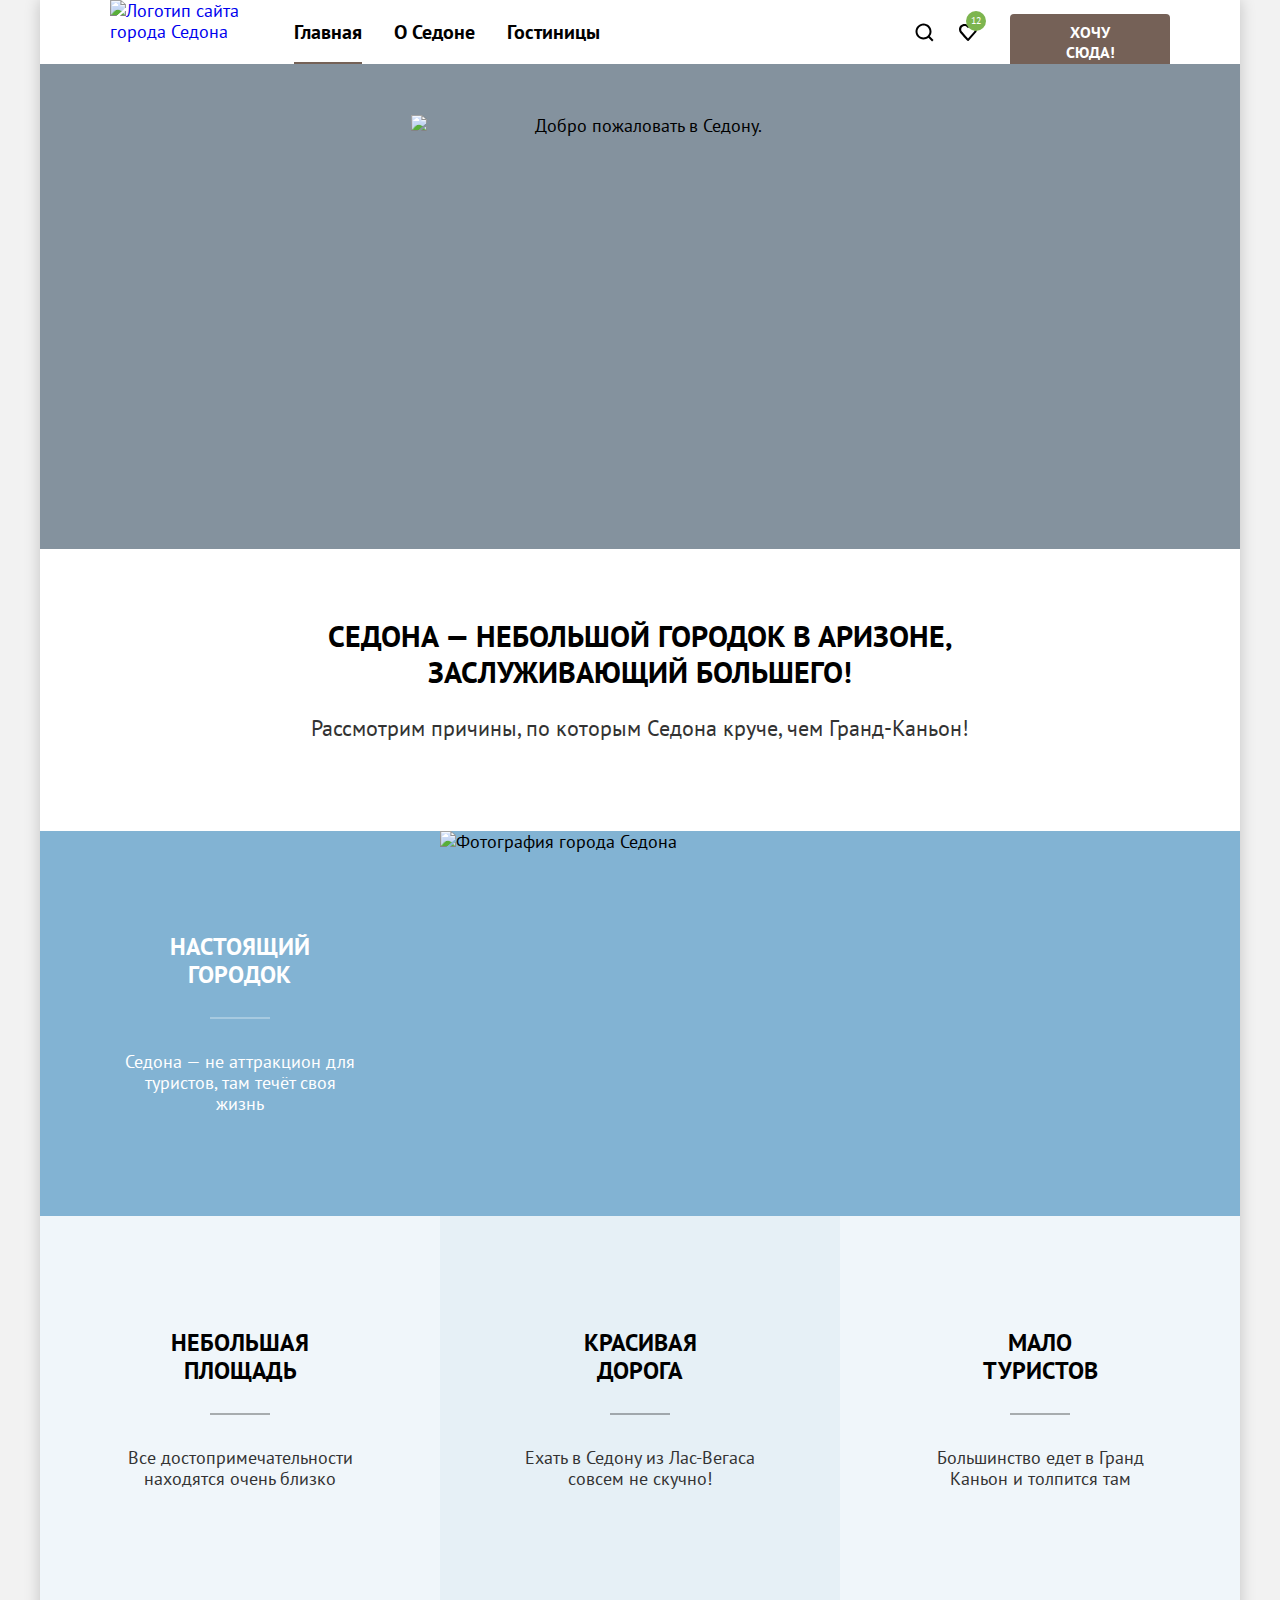
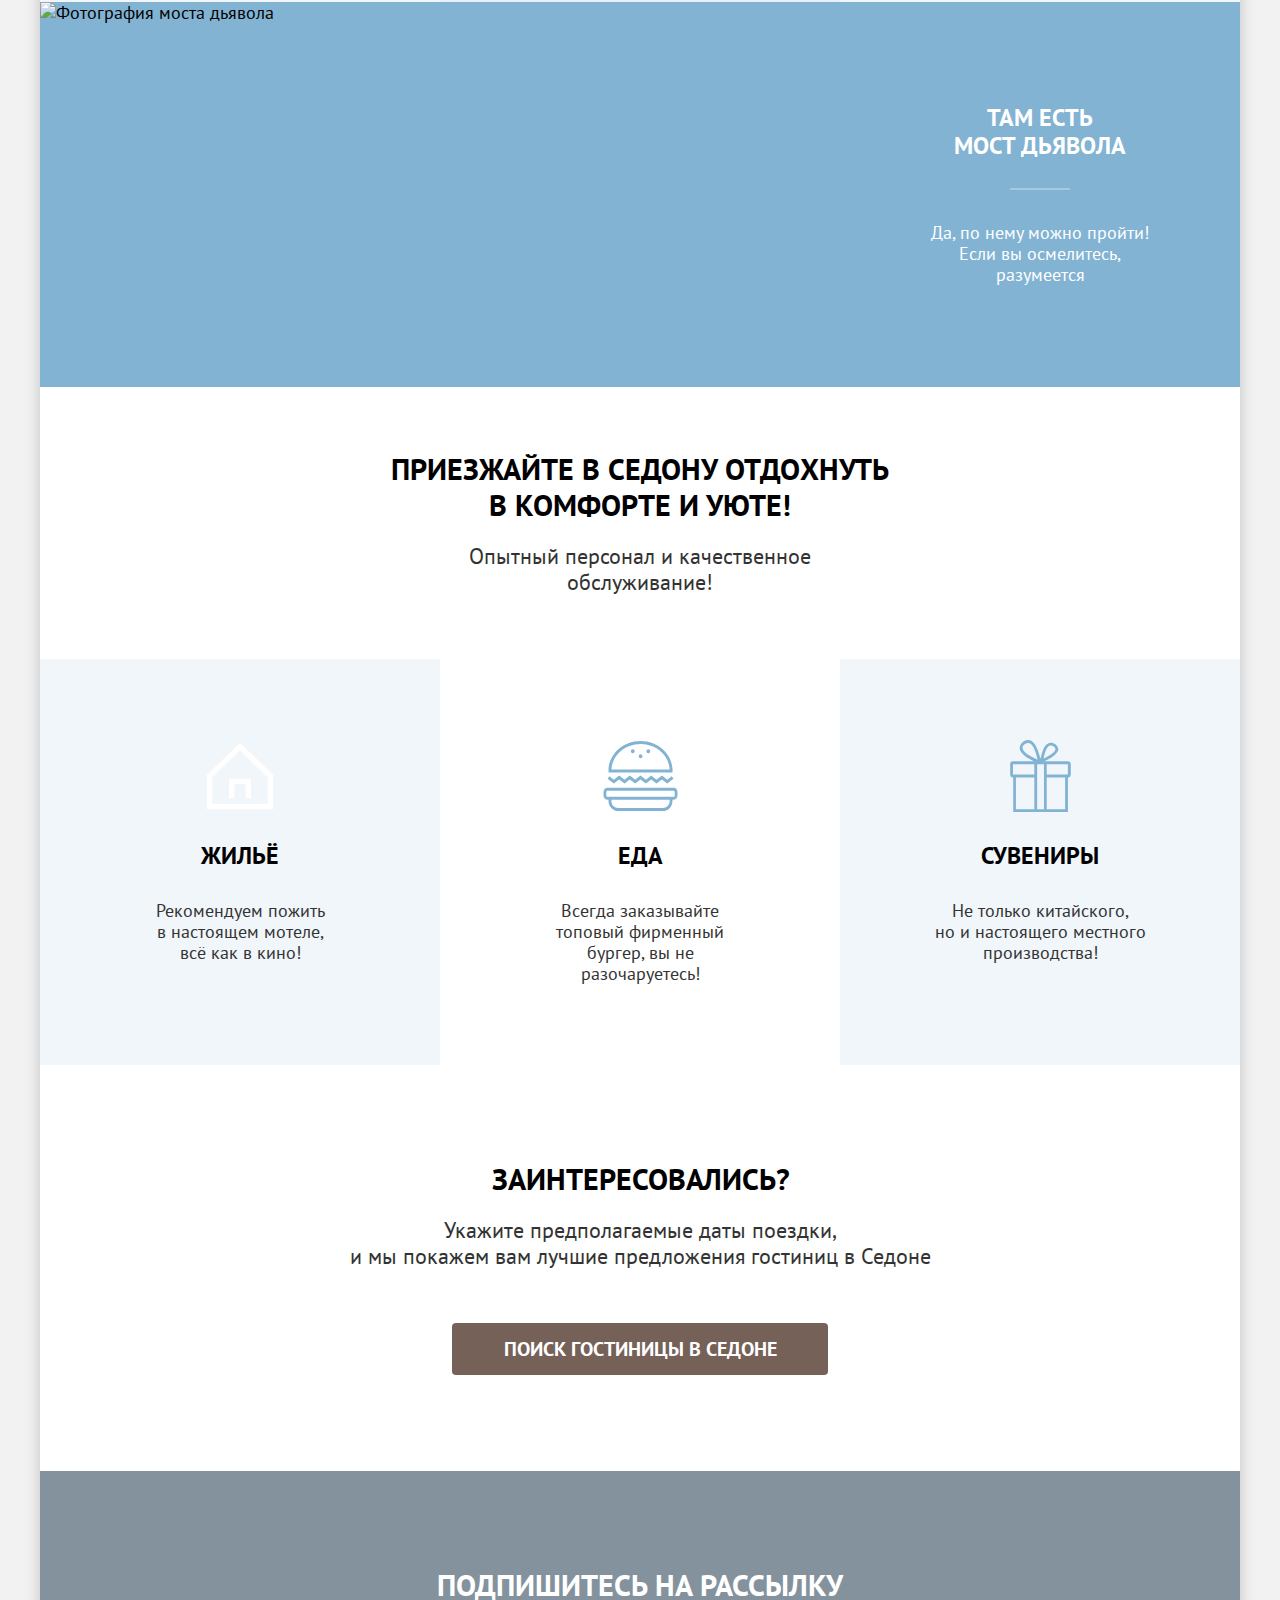
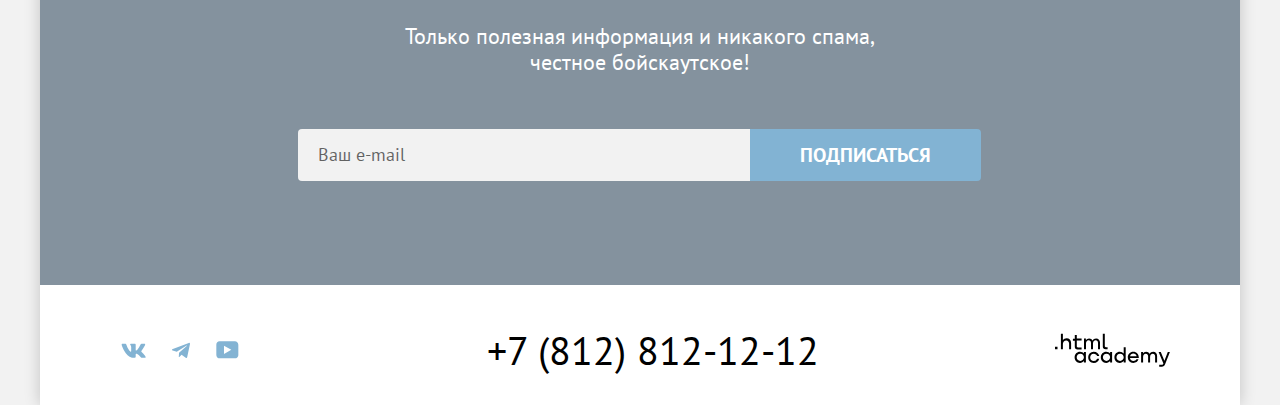
==== commit b98ff8eb: "синхронизация версий" ====
--- a/index.html
+++ b/index.html
@@ -1,99 +1,86 @@
 <!DOCTYPE html>
 <html lang="ru">
-
   <head>
     <meta charset="utf-8">
     <title>HTML Academy: Седона</title>
     <link rel="stylesheet" href="styles/styles.css">
     <link rel="icon" type="image/png" sizes="32x32" href="images/favicon.png">
   </head>
-
   <body>
-    <div class="container">
-      <header class="page-header" data-test="header">
-        <nav class="navigation">
-          <a class="navigation-logo" href="index.html">
-            <img src="images/logo.svg" width="140" height="70" alt="Логотип сайта города Седона">
-          </a>
-          <ul class="navigation-list">
-            <li class="navigation-item">
-              <a class="navigation-link active" href="index.html">Главная</a>
-            </li>
-            <li class="navigation-item">
-              <a class="navigation-link capitalized" href="#">О седоне</a>
-            </li>
-            <li class="navigation-item">
-              <a class="navigation-link" href="catalog.html">Гостиницы</a>
-            </li>
-          </ul>
-          <ul class="navigation-list navigation-user">
-            <li class="navigation-item">
-              <a class="navigation-link navigation-icon icon-search" href="catalog.html">
-                <span class="visually-hidden">Поиск</span>
-              </a>
-            </li>
-            <li class="navigation-item link">
-              <a class="navigation-link navigation-icon icon-like" href="#">
-                <span class="visually-hidden">Избранное</span>
-                <span class="likes-number">12</span>
-              </a>
-            </li>
-            <li class="navigation-item navigation-item-button">
-              <a class="button navigation-button" href="#">Хочу сюда</a>
-            </li>
-          </ul>
-        </nav>
-      </header>
-
-      <main class="page-container main-index" data-test="main">
-        <section class="hero" data-test="hero">
-         <h1 class="visually-hidden">Sedona</h1>
-         <img class="main-image" src="images/welcome.svg" width="458" height="352" alt="<Welcome to Sedona>">
-       </section>
-       <section class="advantages-town">
-         <h2 class="visually-hidden">Преимущества города Седона</h2>
-         <b class="advantages-town-title">Седона — небольшой городок в Аризоне, заслуживающий большего!</b>
-         <p class="advantages-town-reasons">Рассмотрим причины, по которым Седона круче, чем Гранд-Каньон!</p>
-         <ul class="advantages-town-list">
-           <li class="advantages-town-item white">
-             <div class="text-wrap">
-               <h3>Настоящий городок</h3>
-               <p>Седона — не аттракцион для туристов, там течёт своя жизнь</p>
-             </div>
-             <div class="image-wrap">
-               <img src="images/advantages-photo-1.jpg" width="800" height="385" alt="Фотография города Седона">
-             </div>
-             </li>
-           <li class="advantages-town-item black little-item">
-             <div class="text-wrap">
-               <h3 class="little-wrap">Небольшая площадь</h3>
-             <p class="little-wrap">Все достопримечательности находятся очень близко</p>
-           </div>
-           </li>
-           <li class="advantages-town-item black little-item">
-             <div class="text-wrap">
-               <h3 class="little-wrap">Красивая дорога</h3>
-             <p class="little-wrap">Ехать в Седону из Лас-Вегаса совсем не скучно!</p>
-           </div>
-           </li>
-           <li class="advantages-town-item black little-item">
-             <div class="text-wrap">
-               <h3 class="little-wrap">Мало туристов</h3>
-             <p class="little-wrap">Большинство едет в Гранд Каньон и толпится там</p>
-           </div>
-           </li>
-           <li class="advantages-town-item white">
-             <div class="text-wrap">
-               <h3>Там есть мост дьявола</h3>
-             <p>Да, по нему можно пройти! Если вы осмелитесь, разумеется</p>
-           </div>
-           <div class="image-wrap">
-             <img src="images/advantages-photo-2.jpg" width="800" height="385" alt="Фотография моста дьявола">
-           </div>
-           </li>
-         </ul>
-       </section>
-       <section class="services">
+    <header class="page-header" data-test="header">
+      <nav class="navigation">
+        <a class="navigation-logo" href="index.html">
+          <img class="logo-image" src="images/logo.svg" width="140" height="70" alt="Логотип сайта города Седона">
+        </a>
+        <ul class="navigation-list">
+          <li class="navigation-item">
+            <a class="navigation-link navigation-link-active" href="index.html">Главная</a>
+          </li>
+          <li class="navigation-item">
+            <a class="navigation-link" href="#">О Седоне</a>
+          </li>
+          <li class="navigation-item">
+            <a class="navigation-link" href="catalog.html">Гостиницы</a>
+          </li>
+        </ul>
+        <ul class="navigation-list navigation-user">
+          <li class="navigation-item">
+            <a class="navigation-link navigation-icon icon-search" href="modal.html">
+              <span class="visually-hidden">Поиск</span>
+            </a>
+          </li>
+          <li class="navigation-item">
+            <a class="navigation-link navigation-icon icon-like" href="#">
+              <span class="visually-hidden">Избранное</span>
+              <span class="likes-number">12</span>
+            </a>
+          </li>
+          <li class="navigation-item navigation-item-button">
+            <a class="button navigation-button" href="catalog.html">Хочу сюда!</a>
+          </li>
+        </ul>
+      </nav>
+    </header>
+
+    <main class="page-container main-index" data-test="main">
+      <section class="hero" data-test="hero">
+        <h1 class="visually-hidden">Город Седона</h1>
+        <img class="hero-image" src="images/welcome.svg" width="458" height="352" alt="Добро пожаловать в Седону.">
+      </section>
+      <section class="advantages" data-test="advantages">
+        <h2 class="visually-hidden">Преимущества города Седона</h2>
+        <h2 class="advantages-title">Седона — небольшой городок в Аризоне, заслуживающий большего! </h2>
+        <p class="advantages-reasons">Рассмотрим причины, по которым Седона круче, чем Гранд-Каньон!</p>
+        <ul class="advantages-list">
+          <li class="advantages-item big-item">
+            <div class="advantages-wrap">
+            <h3 class="advantages-subtitle">Настоящий городок</h3>
+            <p class="advantages-text advantages-text-light">Седона — не аттракцион для туристов, там течёт своя жизнь</p>
+          </div>
+            <img class="advantages-image" src="images/advantages-photo-1.jpg" width="800" height="385" alt="Фотография города Седона">
+          </li>
+          <li class="advantages-item little-item">
+            <h3 class="advantages-subtitle">Небольшая площадь</h3>
+            <p class="advantages-text">Все достопримечательности находятся очень близко</p>
+          </li>
+          <li class="advantages-item little-item">
+            <h3 class="advantages-subtitle">Красивая дорога</h3>
+            <p class="advantages-text">Ехать в Седону из Лас-Вегаса совсем не скучно!</p>
+          </li>
+          <li class="advantages-item little-item">
+            <h3 class="advantages-subtitle">Мало туристов</h3>
+            <p class="advantages-text">Большинство едет в Гранд Каньон и толпится там</p>
+          </li>
+          <li class="advantages-item big-item">
+            <div class="advantages-wrap">
+            <h3 class="advantages-subtitle">Там есть <br>мост дьявола</h3>
+            <p class="advantages-text advantages-text-light">Да, по нему можно пройти! Если вы осмелитесь, разумеется</p>
+          </div>
+            <img class="advantages-image" src="images/advantages-photo-2.jpg" width="800" height="385" alt="Фотография моста дьявола">
+          </li>
+        </ul>
+      </section>
+      <section class="services">
         <h2 class="services-title">Приезжайте в Седону отдохнуть в комфорте и уюте!</h2>
         <p class="services-description">Опытный персонал и качественное обслуживание!</p>
         <ul class="services-list">
@@ -111,53 +98,115 @@
           </li>
         </ul>
       </section>
-        <section class="search-hotel" data-test="search">
-          <h2>Заинтересовались?</h2>
-          <p>Укажите предполагаемые даты поездки,<br> и мы покажем вам лучшие предложения гостиниц в Седоне</p>
-          <a class="button button-all" href="#">Поиск гостиницы в Седоне</a>
-        </section>
-        <section class="newsletter" data-test="subscribe">
-          <h2>Подпишитесь на рассылку</h2>
-          <p>Только полезная информация и никакого спама, честное бойскаутское!</p>
-          <form class="newsletter-form" action="https://echo.htmlacademy.ru/" method="post">
-            <label class="visually-hidden" for="newsletter-email">Ваш email</label>
-            <input class="field" id="newsletter-email" type="email" placeholder="Ваш e-mail" name="newsletter-email" required >
-            <button class="button newsletter-button" type="submit">Подписаться</button>
+      <section class="search" data-test="search">
+        <h2>Заинтересовались?</h2>
+        <p>Укажите предполагаемые даты поездки,<br> и мы покажем вам лучшие предложения гостиниц в Седоне</p>
+        <a class="button button-all" href="#">Поиск гостиницы в Седоне</a>
+      </section>
+      <section class="newsletter" data-test="subscribe">
+        <h2>Подпишитесь на рассылку</h2>
+        <p>Только полезная информация и никакого спама, честное бойскаутское!</p>
+        <form class="newsletter-form" action="https://echo.htmlacademy.ru/" method="post">
+          <label class="visually-hidden" for="newsletter-email">Ваш email</label>
+          <input class="field" id="newsletter-email" type="email" placeholder="Ваш e-mail" name="newsletter-email" required >
+          <button class="button newsletter-button" type="submit">Подписаться</button>
+        </form>
+      </section>
+    </main>
+
+    <footer class="page-footer" data-test="footer">
+      <h2 class="visually-hidden">Контакты</h2>
+      <ul class="social-list">
+        <li class="social-item">
+          <a class="social-link" href="https://vk.com/htmlacademy">
+            <svg class="social-icon" target="_blank" aria-hidden="true" focusable="false" xmlns="http://www.w3.org/2000/svg" width="25" height="15" fill="none" viewBox="0 0 25 15"><path fill-rule="evenodd" d="M24.12 1.8c.16-.54 0-.94-.8-.94H20.7c-.67 0-.98.34-1.15.73 0 0-1.33 3.2-3.22 5.27-.61.6-.9.8-1.23.8-.16 0-.41-.2-.41-.75v-5.1c0-.66-.19-.95-.74-.95H9.82c-.42 0-.67.3-.67.59 0 .62.95.76 1.04 2.51v3.8c0 .83-.15.98-.48.98-.9 0-3.06-3.2-4.34-6.88-.25-.72-.5-1-1.18-1H1.57c-.75 0-.9.34-.9.73 0 .68.89 4.07 4.14 8.55 2.17 3.06 5.23 4.72 8 4.72 1.68 0 1.88-.37 1.88-1v-2.32c0-.74.16-.88.7-.88.38 0 1.05.19 2.6 1.66 1.79 1.75 2.08 2.54 3.08 2.54h2.63c.75 0 1.12-.37.9-1.1-.23-.72-1.08-1.77-2.2-3.02-.62-.71-1.54-1.48-1.82-1.86-.39-.5-.28-.71 0-1.15 0 0 3.2-4.42 3.54-5.93Z" clip-rule="evenodd"/></svg>
+            <span class="visually-hidden">Вконтакте</span>
+          </a>
+        </li>
+        <li class="social-item">
+          <a class="social-link" href="https://t.me/htmlacademy">
+            <svg class="social-icon" target="_blank" aria-hidden="true" focusable="false" xmlns="http://www.w3.org/2000/svg" width="18" height="17" fill="none" viewBox="0 0 18 17"><path d="M16.79.96.84 7.1c-1.09.44-1.08 1.05-.2 1.32l4.1 1.28 9.47-5.98c.44-.27.85-.13.52.17l-7.68 6.93-.28 4.22c.41 0 .6-.2.83-.41l1.99-1.94 4.13 3.06c.77.42 1.31.2 1.5-.71l2.72-12.8c.28-1.1-.43-1.61-1.16-1.28Z"/></svg>
+            <span class="visually-hidden">Телеграм</span>
+          </a>
+        </li>
+        <li class="social-item">
+          <a class="social-link" href="https://www.youtube.com/user/htmlacademyru">
+            <svg class="social-icon" target="_blank" aria-hidden="true" focusable="false" xmlns="http://www.w3.org/2000/svg" width="23" height="18" fill="none" viewBox="0 0 23 18"><path d="M18.94.36H3.51C1.65.36.33 1.95.33 3.76v10.09c0 1.91 1.32 3.5 3.18 3.5h15.65c1.64 0 3.17-1.59 3.17-3.4V3.76c-.22-1.8-1.53-3.4-3.39-3.4ZM7.99 12.89V4.82l7.34 4.04-7.34 4.03Z"/></svg>
+            <span class="visually-hidden">Ютуб</span>
+          </a>
+        </li>
+      </ul>
+      <a class="contact-phone" target="_blank" href="tel:+78128121212">+7 (812) 812-12-12</a>
+      <a class="htmlacademy-link" target="_blank" href="https://htmlacademy.ru/">
+        <svg class="html-academy-logo" role="img" aria-label="логотип разработчика HTML Academy" xmlns="http://www.w3.org/2000/svg" width="115" height="34" fill="none" viewBox="0 0 115 34"><path  d="M0 13.72v2.6h2.5v-2.6H0ZM11.6 5.32c-1.6 0-2.8.7-3.6 1.7h-.1V.82h-2v15.5h2v-5.3c0-2.1 1.3-3.6 3.3-3.6 1.8 0 2.9 1.4 2.9 3.2v5.7h2v-6.1c.1-3-1.8-4.9-4.5-4.9ZM26.6 5.62h-4.8v-3.7h-2v3.8h-1.9v2h1.9v6c0 1.7 1 2.7 2.7 2.7h4.1v-2h-3.7c-.7 0-1.1-.4-1.1-1.1v-5.7h4.8v-2ZM41.1 5.42c-1.6 0-2.9.8-3.5 2.1h-.1c-.6-1.2-1.8-2.1-3.4-2.1-1.4 0-2.5.8-3.1 1.8h-.1v-1.6H29v10.6h2v-5.4c0-2 1-3.5 2.6-3.5 1.5 0 2.4 1 2.4 2.6v6.3h2v-5.6c0-2.4 1.4-3.3 2.6-3.3 1.5 0 2.4 1 2.4 2.6v6.3h2v-6.5c.1-2.5-1.4-4.3-3.9-4.3ZM47.8 13.52c0 1.7 1 2.7 2.8 2.7h2v-2h-1.7c-.7 0-1.1-.4-1.1-1.1V.82h-2v12.7ZM28.9 20.52c-.9-1.1-2.2-1.8-3.9-1.8-3.1 0-5.4 2.3-5.4 5.6s2.3 5.6 5.4 5.6c1.8 0 3-.8 3.8-1.9h.1v1.6h2v-10.6h-2v1.5Zm-3.6 7.4c-2.2 0-3.6-1.6-3.6-3.6s1.4-3.6 3.6-3.6 3.6 1.6 3.6 3.6c0 1.9-1.4 3.6-3.6 3.6ZM44.2 22.82c-.5-2.4-2.6-4.1-5.4-4.1a5.4 5.4 0 0 0-5.6 5.6c0 3.1 2.2 5.6 5.6 5.6 2.8 0 4.9-1.8 5.4-4.2h-2.1a3.4 3.4 0 0 1-3.3 2.3c-2.2 0-3.6-1.6-3.6-3.6s1.4-3.6 3.6-3.6c1.6 0 2.8 1 3.3 2.2h2.1v-.2ZM55.1 20.52c-.9-1.1-2.2-1.8-3.9-1.8-3.1 0-5.4 2.3-5.4 5.6s2.3 5.6 5.4 5.6c1.8 0 3-.8 3.8-1.9h.1v1.6h2v-10.6h-2v1.5Zm-3.6 7.4c-2.2 0-3.6-1.6-3.6-3.6s1.4-3.6 3.6-3.6 3.6 1.6 3.6 3.6c0 1.9-1.5 3.6-3.6 3.6ZM68.7 20.62c-.9-1.1-2.2-1.9-3.9-1.9-3.1 0-5.4 2.3-5.4 5.6s2.2 5.6 5.4 5.6c1.7 0 3-.8 3.8-1.8h.1v1.5h2v-15.4h-2v6.4Zm-3.6 7.3c-2.2 0-3.6-1.6-3.6-3.6s1.4-3.6 3.6-3.6 3.6 1.6 3.6 3.6c-.1 2-1.5 3.6-3.6 3.6ZM78.3 18.72c-3.3 0-5.5 2.5-5.5 5.6 0 3 2.1 5.6 5.5 5.6 2.5 0 4.5-1.3 5.2-3.6h-2.1c-.5 1-1.6 1.6-3 1.6-1.9 0-3.3-1.3-3.4-2.9h8.8c.2-3.6-2-6.3-5.5-6.3Zm0 1.9c1.7 0 3 1 3.3 2.6h-6.5c.3-1.5 1.5-2.6 3.2-2.6ZM98.2 18.72c-1.6 0-2.9.8-3.6 2h-.1c-.6-1.2-1.8-2-3.4-2-1.4 0-2.5.7-3.1 1.8v-1.5h-1.9v10.6h2v-5.4c0-2 1-3.4 2.6-3.5 1.5 0 2.4 1 2.4 2.6v6.3h2v-5.6c0-2.4 1.4-3.3 2.6-3.3 1.5 0 2.4 1 2.4 2.6v6.3h2v-6.5c.1-2.6-1.4-4.4-3.9-4.4ZM109.4 27.82l-3.6-8.9h-2.2l4.8 11.6c-.3.9-.7 1.2-1.7 1.2h-2.5v2h2.5c1.8 0 2.8-.8 3.5-2.6l4.7-12.2h-2.1l-3.4 8.9Z"/></svg>
+        <span class="visually-hidden">Логотип HTML академии</span>
+      </a>
+    </footer>
+
+    <div class="modal-container modal-container-close">
+      <div class="modal modal-search">
+        <button type="button" class="modal-close-button">
+          <span class="visually-hidden">Закрыть</span>
+          <svg class="close-icon" aria-hidden="true" focusable="false" xmlns="http://www.w3.org/2000/svg" width="14" height="14" fill="none" viewBox="0 0 14 14"><path  d="M14 1.3 12.7 0 7 5.7 1.3 0 0 1.3 5.7 7 0 12.7 1.3 14 7 8.3l5.7 5.7 1.3-1.3L8.3 7 14 1.3Z"/></svg>
+        </button>
+        <section class="modal-content">
+          <h2 class="modal-title">Поиск гостиницы в Седоне</h2>
+          <form class="search-form" action="https://echo.htmlacademy.ru/" method="post">
+            <div class="search-form-group">
+              <div class="search-group">
+                <label class="search-label label-check-in" for="check-in-data">Дата Заезда:</label>
+                <input class="field search-field" id="check-in-data" name="check-in-data" type="text" value="27 апреля 2020" placeholder="Укажите дату" required>
+                <button type="button" class="button-calendar"></button>
+              </div>
+              <p class="warning check-in-warning">Мы не можем отправить вас в прошлое.</p>
+            </div>
+            <div class="search-form-group">
+              <div class="search-group">
+                <label class="search-label label-check-out" for="check-out-data">Дата Выезда:</label>
+                <input class="field search-field" id="check-out-data" name="check-out-data" type="text" value="1 сентября 2023" placeholder="Укажите дату" required>
+                <button type="button" class="button-calendar"></button>
+              </div>
+              <p class="warning check-out-warning">На эти даты есть свободные номера. Пока есть.</p>
+            </div>
+            <div class="counter-form-group">
+            <div class="counter-group adults-counter">
+              <label class="counter-label" for="adults-count">Взрослые:</label>
+              <div class="input-group">
+                <input class="field adults-count-field" id="adults-count" type="number" name="adults-count" value="2" step="1" max="100" required>
+                <button type="button" class="minus-icon">
+                  <svg xmlns="http://www.w3.org/2000/svg" width="20" height="20" fill="none" viewBox="0 0 20 20"><path d="M3 9v2h14V9H3Z"/></svg>
+                </button>
+                <button type="button" class="plus-icon">
+                  <svg xmlns="http://www.w3.org/2000/svg" width="20" height="20" fill="none" viewBox="0 0 20 20"><path d="M17 9h-6V3H9v6H3v2h6v6h2v-6h6V9Z"/></svg>
+                </button>
+              </div>
+            </div>
+            <div class="counter-group children-counter">
+              <span class="form-label">
+                <label class="counter-label" for="children-count">Дети:</label>
+                <span class="tooltip">
+                  <button type="button" class="tooltip-toggle" aria-labelledby="tooltip-label-date">
+                    <svg  class="tooltip-icon" xmlns="http://www.w3.org/2000/svg" width="26" height="26" fill="none" viewBox="0 0 26 26"><circle cx="13" cy="13" r="13" fill="#83B3D3"/><path d="M12 7h2v2h-2V7Zm2 12h-2v-9h2v9Z" clip-rule="evenodd"/></svg>
+                  </button>
+                  <span class="tooltip-text" role="tooltip" id="tooltip-label-date">Укажите количество детей, которые будут с вами, возраст которых от 6 до 18 лет. Дети до 6 лет размещаются бесплатно.</span>
+                </span>
+              </span>
+              <div class="input-group">
+                <input class="field children-count-field" id="children-count" type="number" name="children-count" value="2" step="1" max="100">
+                <button type="button" class="minus-icon">
+                  <svg xmlns="http://www.w3.org/2000/svg" width="20" height="20" fill="none" viewBox="0 0 20 20"><path d="M3 9v2h14V9H3Z"/></svg>
+                </button>
+                <button type="button" class="plus-icon">
+                  <svg xmlns="http://www.w3.org/2000/svg" width="20" height="20" fill="none" viewBox="0 0 20 20"><path d="M17 9h-6V3H9v6H3v2h6v6h2v-6h6V9Z"/></svg>
+                </button>
+              </div>
+            </div>
+          </div>
+            <button type="submit" class="button modal-search-button">Найти</button>
           </form>
         </section>
-      </main>
-      <footer class="page-footer" data-test="footer">
-        <div class="page-footer-container">
-          <ul class="footer-social-list">
-            <li class="footer-social-item">
-              <a class="footer-social-link" href="https://vk.com/htmlacademy" target="_blank">
-                <svg class="social-icon" aria-hidden="true" focusable="false" xmlns="http://www.w3.org/2000/svg" width="25" height="15" fill="none" viewBox="0 0 25 15"><path fill-rule="evenodd" clip-rule="evenodd" d="M24.116 1.804c.166-.546 0-.948-.795-.948h-2.625c-.668 0-.976.347-1.143.73 0 0-1.335 3.196-3.226 5.272-.612.602-.89.793-1.224.793-.167 0-.418-.19-.418-.738V1.804c0-.656-.184-.948-.74-.948H9.817c-.417 0-.668.304-.668.593 0 .621.946.765 1.043 2.513V7.76c0 .833-.153.984-.487.984-.89 0-3.055-3.21-4.34-6.885-.249-.715-.5-1.003-1.172-1.003H1.566c-.75 0-.9.347-.9.73 0 .682.89 4.07 4.145 8.551 2.17 3.06 5.225 4.72 8.008 4.72 1.67 0 1.875-.369 1.875-1.004V11.54c0-.737.158-.884.687-.884.39 0 1.057.192 2.615 1.667 1.78 1.75 2.073 2.533 3.075 2.533h2.625c.75 0 1.126-.368.91-1.096-.238-.724-1.088-1.775-2.215-3.022-.612-.71-1.53-1.475-1.809-1.858-.389-.49-.278-.71 0-1.147 0 0 3.2-4.426 3.533-5.929h.001Z" fill="#83B3D3"/></svg>
-                <span class="visually-hidden">ВКонтакте</span>
-              </a>
-            </li>
-            <li class="footer-social-item">
-              <a class="footer-social-link" href="https://t.me/htmlacademy" target="_blank">
-                <svg class="social-icon" aria-hidden="true" focusable="false" xmlns="http://www.w3.org/2000/svg" width="18" height="17" fill="none" viewBox="0 0 18 17"><path d="M16.785.956.84 7.104C-.248 7.541-.24 8.148.64 8.42l4.094 1.277 9.472-5.976c.448-.272.857-.126.52.173l-7.673 6.925H7.05l.002.001-.283 4.22c.414 0 .597-.19.829-.414l1.988-1.934 4.136 3.055c.762.42 1.31.205 1.5-.706l2.715-12.795c.278-1.114-.425-1.618-1.153-1.29Z" fill="#83B3D3"/></svg>
-                <span class="visually-hidden">Телеграмм</span>
-              </a>
-            </li>
-            <li class="footer-social-item">
-              <a class="footer-social-link" href="https://www.youtube.com/user/htmlacademyru" target="_blank">
-                <svg class="social-icon" aria-hidden="true" focusable="false" xmlns="http://www.w3.org/2000/svg" width="23" height="18" fill="none" viewBox="0 0 23 18"><path d="M18.94.356H3.507C1.647.356.333 1.95.333 3.756V13.85c0 1.913 1.314 3.506 3.174 3.506H19.16c1.642 0 3.174-1.593 3.174-3.4v-10.2c-.219-1.806-1.532-3.4-3.393-3.4ZM7.995 12.894V4.819l7.333 4.037-7.333 4.038Z" fill="#83B3D3"/></svg>
-                <span class="visually-hidden">Youtube</span>
-              </a>
-            </li>
-          </ul>
-          <address class="footer-contacts-address">
-            <a class="footer-contacts-address-phone" href="tel:+78128121212" target="_blank">+7 (812) 812-12-12</a>
-          </address>
-          <a class="htmlacademy-link" href="https://htmlacademy.ru/intensive/htmlcss" target="_blank">
-            <svg class="html-academy-logo" role="img" aria-label="логотип разработчика HTML Academy" xmlns="http://www.w3.org/2000/svg" width="115" height="34" fill="none" viewBox="0 0 115 34"><path  d="M0 13.256v2.6h2.5v-2.6H0ZM11.6 4.856c-1.6 0-2.8.7-3.6 1.7h-.1v-6.2h-2v15.5h2v-5.3c0-2.1 1.3-3.6 3.3-3.6 1.8 0 2.9 1.4 2.9 3.2v5.7h2v-6.1c.1-3-1.8-4.9-4.5-4.9ZM26.6 5.156h-4.8v-3.7h-2v3.8h-1.9v2h1.9v6c0 1.7 1 2.7 2.7 2.7h4.1v-2h-3.7c-.7 0-1.1-.4-1.1-1.1v-5.7h4.8v-2ZM41.1 4.956c-1.6 0-2.9.8-3.5 2.1h-.1c-.6-1.2-1.8-2.1-3.4-2.1-1.4 0-2.5.8-3.1 1.8h-.1v-1.6H29v10.6h2v-5.4c0-2 1-3.5 2.6-3.5 1.5 0 2.4 1 2.4 2.6v6.3h2v-5.6c0-2.4 1.4-3.3 2.6-3.3 1.5 0 2.4 1 2.4 2.6v6.3h2v-6.5c.1-2.5-1.4-4.3-3.9-4.3ZM47.8 13.056c0 1.7 1 2.7 2.8 2.7h2v-2h-1.7c-.7 0-1.1-.4-1.1-1.1V.356h-2v12.7ZM28.9 20.056c-.9-1.1-2.2-1.8-3.9-1.8-3.1 0-5.4 2.3-5.4 5.6s2.3 5.6 5.4 5.6c1.8 0 3-.8 3.8-1.9h.1v1.6h2v-10.6h-2v1.5Zm-3.6 7.4c-2.2 0-3.6-1.6-3.6-3.6s1.4-3.6 3.6-3.6 3.6 1.6 3.6 3.6c0 1.9-1.4 3.6-3.6 3.6ZM44.2 22.356c-.5-2.4-2.6-4.1-5.4-4.1-3.4 0-5.6 2.5-5.6 5.6 0 3.1 2.2 5.6 5.6 5.6 2.8 0 4.9-1.8 5.4-4.2h-2.1c-.4 1.3-1.7 2.3-3.3 2.3-2.2 0-3.6-1.6-3.6-3.6s1.4-3.6 3.6-3.6c1.6 0 2.8 1 3.3 2.2h2.1v-.2ZM55.1 20.056c-.9-1.1-2.2-1.8-3.9-1.8-3.1 0-5.4 2.3-5.4 5.6s2.3 5.6 5.4 5.6c1.8 0 3-.8 3.8-1.9h.1v1.6h2v-10.6h-2v1.5Zm-3.6 7.4c-2.2 0-3.6-1.6-3.6-3.6s1.4-3.6 3.6-3.6 3.6 1.6 3.6 3.6c0 1.9-1.5 3.6-3.6 3.6ZM68.7 20.156c-.9-1.1-2.2-1.9-3.9-1.9-3.1 0-5.4 2.3-5.4 5.6s2.2 5.6 5.4 5.6c1.7 0 3-.8 3.8-1.8h.1v1.5h2v-15.4h-2v6.4Zm-3.6 7.3c-2.2 0-3.6-1.6-3.6-3.6s1.4-3.6 3.6-3.6 3.6 1.6 3.6 3.6c-.1 2-1.5 3.6-3.6 3.6ZM78.3 18.256c-3.3 0-5.5 2.5-5.5 5.6 0 3 2.1 5.6 5.5 5.6 2.5 0 4.5-1.3 5.2-3.6h-2.1c-.5 1-1.6 1.6-3 1.6-1.9 0-3.3-1.3-3.4-2.9h8.8c.2-3.6-2-6.3-5.5-6.3Zm0 1.9c1.7 0 3 1 3.3 2.6h-6.5c.3-1.5 1.5-2.6 3.2-2.6ZM98.2 18.256c-1.6 0-2.9.8-3.6 2h-.1c-.6-1.2-1.8-2-3.4-2-1.4 0-2.5.7-3.1 1.8v-1.5h-1.9v10.6h2v-5.4c0-2 1-3.4 2.6-3.5 1.5 0 2.4 1 2.4 2.6v6.3h2v-5.6c0-2.4 1.4-3.3 2.6-3.3 1.5 0 2.4 1 2.4 2.6v6.3h2v-6.5c.1-2.6-1.4-4.4-3.9-4.4ZM109.4 27.356l-3.6-8.9h-2.2l4.8 11.6c-.3.9-.7 1.2-1.7 1.2h-2.5v2h2.5c1.8 0 2.8-.8 3.5-2.6l4.7-12.2h-2.1l-3.4 8.9Z" fill="#000"/></svg>
-        <span class="visually-hidden">Логотип HTML академии</span>
-          </a>
-        </div>
-      </footer>
+      </div>
     </div>
   </body>
-
 </html>
+
--- a/styles/styles.css
+++ b/styles/styles.css
@@ -5,6 +5,7 @@
   src: url("../fonts/ptsans-400.woff2") format("woff2");
   font-display: swap;
 }
+
 @font-face {
   font-family: "PT Sans";
   font-size: normal;
@@ -14,6 +15,9 @@
 }
 
 html {
+  margin-left: auto;
+  margin-right: auto;
+  background-color: #f2f2f2;
   height: 100%;
 }
 
@@ -22,16 +26,19 @@
 }
 
 body {
-  margin: 0;
+  font-family: "PT Sans", sans-serif;
+  width: 1200px;
+  margin: 0 auto;
+  font-size: 18px;
+  line-height: 21px;
+  font-weight: 400;
+  font-style: normal;
+  background-color: #ffffff;
+  color: #000000;
   display: flex;
   flex-direction: column;
   min-height: 100%;
-  font-family: "PT Sans", sans-serif;
-  font-size: 18px;
-  line-height: 21px;
-  color: #000000;
-  background-color: #f2f2f2;
-  box-shadow: 0px 0px 15px 0px rgba(0, 0, 0, 0.2);
+  box-shadow: 0 0 15px 0 rgba(0, 0, 0, 0.2);
 }
 
 .visually-hidden {
@@ -41,7 +48,7 @@
   margin: -1px;
   padding: 0;
   border: 0;
-  clip: rect(0 0 0 0);
+  clip: rect(0, 0, 0, 0);
   overflow: hidden;
 }
 
@@ -62,53 +69,66 @@
   cursor: pointer;
 }
 
-/* Pages */
-/* Header */
-
-.page-header, main, footer {
-  background-color: #ffffff
-}
-
-.container {
-  width: 1200px;
-  margin: 0 auto;
+.page-header {
+  color: #000000;
 }
 
 .navigation {
   display: flex;
+  column-gap: 30px;
   width: 1060px;
-  height: 64px;
-  margin: 0 auto;
-}
-
-.navigation-logo {
- margin-right: 28px;
+  margin: 0 auto;
+}
+
+.navigation-logo  {
+  width: 138px;
+}
+
+.navigation-logo:hover,
+.navigation-logo:active {
+  opacity: 0.5;
+}
+
+.logo-image {
+  display: block;
+  position: absolute;
 }
 
 .navigation-list {
-  width: 460px;
   display: flex;
   flex-wrap: wrap;
   align-items: flex-start;
-  margin: 0;
-  padding: 0;
   list-style-type: none;
-}
-
-.navigation-user {
-  max-width: 358px;
+  margin: 0;
+  padding: 0;
+  width: 460px;
 }
 
 .navigation-link {
   position: relative;
   display: block;
   padding: 20px 16px;
+  font-weight: 700;
   font-size: 20px;
   line-height: 24px;
-  font-weight: 700;
-  text-align: center;
   color: #000000;
+  text-align: center;
   text-decoration: none;
+}
+
+.navigation-link:hover,
+.navigation-link:active {
+  opacity: 0.5;
+}
+
+.navigation-link-active::after {
+  content: "";
+  position: absolute;
+  right: 16px;
+  bottom: 0;
+  left: 16px;
+  height: 2px;
+  background-color: #756257;
 }
 
 .navigation-icon {
@@ -170,145 +190,144 @@
   border-radius: 4px;
 }
 
+.navigation-button:not(:disabled):hover {
+  background-color: #615048;
+}
+
+.navigation-button:not(:disabled):active {
+  background-color: #756157;
+  color: rgba(255, 255, 255, 0.3);
+}
+
+.navigation-button:disabled {
+  background-color: #E5E5E5;
+  color: rgba(255, 255, 255, 0.3);
+}
+
 .page-container {
   flex-grow: 1;
 }
 
-.brown {
-  color: #ffffff;
-  background-color: #756157;
-}
-
-.capitalized {
-  text-transform: capitalize;
-}
-
-.uppercase {
-  text-transform: uppercase;
-}
-
-/* Main */
-/* Hero */
 .hero {
   padding-top: 51px;
   padding-bottom: 82px;
-    background-image: url("../images/index-background.jpg");
-    background-size: 100% auto;
-    background-repeat: no-repeat;
-    text-align: center;
-    background-color: #84929e;
-}
-
-.main-image {
+  background-image: url("../images/index-background.jpg");
+  background-size: 100% auto;
+  background-repeat: no-repeat;
+  text-align: center;
+  background-color: #84929e;
+}
+
+.hero-image {
   display: block;
   width: 458px;
   margin: 0 auto;
 }
 
-.hero h1 {
- margin: 0;
-}
-
-/* Advantages */
-/* Town */
-
-.advantages-town-title {
-  display: flex;
-  margin: 0 auto;
-  width: 620px;
-  padding: 69px 0 25px;
-}
-
-.advantages-town-reasons {
-  width: 651px;
-  margin: 0 auto;
-  padding-bottom: 69px;
-}
-
-.advantages-town-list {
-  display: flex;
-  justify-content: space-between;
-  flex-wrap: wrap;
-  list-style: none;
-  margin: 0;
-  margin-bottom: 64px;
-  padding: 0;
-  width: 1200px;
-}
-
-.advantages-town {
-  text-align: center;
-}
-
-.advantages-town b {
+.advantages-title {
+  width: 627px;
+  margin: 0 auto;
+  margin-top: 69px;
+  margin-bottom: 25px;
   font-size: 30px;
   line-height: 36px;
-  font-weight: 700;
+  text-align: center;
   text-transform: uppercase;
 }
 
-.advantages-town p {
+.advantages-reasons {
+  min-width: 651px;
+  margin: 0 auto;
+  margin-bottom: 90px;
   font-size: 22px;
   line-height: 26px;
-}
-
-.advantages-town-item {
+  color: #333333;
+  text-align: center;
+}
+
+.advantages-list {
   display: flex;
   flex-wrap: wrap;
-  height: 385px;
+  list-style-type: none;
+  margin: 0;
+  padding: 0;
+  margin-bottom: 64px;
+}
+
+.advantages-item {
+  display: flex;
+  flex-direction: column;
+  flex-grow: 1;
+  width: 400px;
+  background-color: #82B3D3;
+  padding: 113px 85px;
 }
 
 .little-item {
   background-color: rgba(131, 179, 211, 0.12)
-
 }
 
 .little-item:nth-child(odd) {
   background-color: rgba(131, 179, 211, 0.2);
 }
 
-.advantages-town-item:last-child {
+.big-item {
+  display: flex;
+  flex-direction: row;
+  width: 1200px;
+  padding: 0;
+}
+
+.big-item:nth-last-child(1) {
   flex-direction: row-reverse;
 }
 
-.text-wrap {
-  width: 400px;
-}
-
-.advantages-town-item h3 {
+.advantages-wrap {
+  width: 33.33%;
+  color: #ffffff;
+  padding: 102px 85px;
+}
+
+.advantages-image {
+  width: 66.66%;
+}
+
+.advantages-subtitle {
+  width: 175px;
+  margin: 0 auto;
+  padding: 0;
+  margin-bottom: 62px;
   font-size: 24px;
   line-height: 28px;
-  font-weight: 700;
+  text-align: center;
   text-transform: uppercase;
-  max-width: 175px;
-  max-height: 56px;
-  margin: 102px auto 30px;
-}
-
-.advantages-town-item p {
-  font-weight: 400;
-  font-size: 18px;
-  line-height: 21px;
-  max-width: 230px;
-  max-height: 42px;
-  margin: 60px auto 102px;
-}
-
-.little-wrap {
-  padding-top: 10px;
-  padding-bottom: 11px;
-}
-
-.white {
+  position: relative;
+}
+
+.advantages-subtitle::after {
+  content: "";
+  position: absolute;
+  width: 60px;
+  bottom: -30px;
+  left: 50%;
+  margin-left: -30px;
+  border-bottom: 2px solid rgba(0, 0, 0, 0.3);
+}
+
+.advantages-wrap .advantages-subtitle::after {
+  border-bottom: 2px solid rgba(255, 255, 255, 0.3);
+}
+
+.advantages-text {
+  width: 230px;
+  margin: 0 auto;
+  color: #333333;
+  text-align: center;
+}
+
+.advantages-text-light {
   color: #ffffff;
-  background-color: #82b3d3
-}
-
-.black {
-  color: #000000;
-}
-
-/* Services*/
+}
 
 .services-title {
   width: 505px;
@@ -390,13 +409,11 @@
   color: #333333;
 }
 
-/* Search */
-
-.search-hotel {
+.search {
   padding: 96px 304px;
 }
 
-.search-hotel h2 {
+.search h2 {
   width: 297px;
   margin: 0 auto;
   margin-bottom: 20px;
@@ -406,7 +423,7 @@
   text-transform: uppercase;
 }
 
-.search-hotel p {
+.search p {
   width: 592px;
   margin: 0 auto;
   margin-bottom: 54px;
@@ -439,8 +456,6 @@
   background-color: #E5E5E5;
   color: rgba(255, 255, 255, 0.3);
 }
-
-/* Newsletter */
 
 .newsletter {
   padding-top: 96px;
@@ -530,23 +545,24 @@
   color: rgba(255, 255, 255, 0.3);
 }
 
-/* Footer */
-
-.page-footer-container {
+.page-footer {
   display: flex;
   justify-content: space-between;
   padding: 40px 70px 30px;
 }
 
-.footer-social-list {
-  list-style: none;
-  display: flex;
-  margin-right: 41px;
-  padding: 0;
+.social-list {
+  display: flex;
+  flex-wrap: wrap;
+  list-style-type: none;
+  margin: 0;
+  padding: 0;
+  padding-top: 5px;
+  padding-bottom: 5px;
   width: 142px;
 }
 
-.footer-social-link {
+.social-link {
   position: relative;
   display: flex;
   justify-content: center;
@@ -555,7 +571,7 @@
   height: 40px;
 }
 
-.footer-social-link .social-icon {
+.social-link .social-icon {
   position: absolute;
   top: 0;
   right: 0;
@@ -565,28 +581,7 @@
   fill: #83B3D3;
 }
 
-.footer-social-item .button {
-  text-decoration: none;
-  color: #83b3d3;
-}
-
-.footer-contacts-address-phone {
-  color: #000000;
-  background-color: #ffffff;
-  font-size: 40px;
-  line-height: 40px;
-  font-weight: 400;
-  display: flex;
-  width: 720px;
-  margin-right: 41px;
-  justify-content: center;
- }
-
- .htmlacademy-link {
-  width: 115px;
- }
-
- .social-link:hover .social-icon,
+.social-link:hover .social-icon,
 .social-link:focus .social-icon {
   fill: #68A2CA;
 }
@@ -596,7 +591,7 @@
   fill-opacity: 0.3;
 }
 
-.footer-contacts-address-phone {
+.contact-phone {
   display: block;
   padding-top: 5px;
   padding-bottom: 5px;
@@ -607,12 +602,12 @@
   text-decoration: none;
 }
 
-.footer-contacts-address-phone:hover,
-.footer-contacts-address-phone:focus {
+.contact-phone:hover,
+.contact-phone:focus {
   color: #756157;
 }
 
-.footer-contacts-address-phone:active {
+.contact-phone:active {
   color: #756157;
   opacity: 0.3;
 }
@@ -639,151 +634,679 @@
   fill-opacity: 0.3;
 }
 
- /* Catalog */
-/* Filter */
-
-.filter-background {
-  background-image: url("../images/catalog/catalog-filter-background.jpg");
+.modal-container {
+  position: fixed;
+  top: 0;
+  left: 0;
+  display: flex;
+  width: 100%;
+  height: 100%;
+  background-color: rgba(242, 242, 242, 0.8);
+}
+
+.modal-container-close {
+  display: none;
+}
+
+.modal {
+  position: relative;
+  margin: auto;
+  padding: 64px 70px;
+  background-color: #ffffff;
+  border-radius: 30px;
+  box-shadow: 0 25px 50px rgba(0, 0, 0, 0.15);
+}
+
+.modal-search {
+  width: 717px;
+}
+
+.modal-close-button {
+  position: absolute;
+  padding: 0;
+  top: 64px;
+  right: 52px;
+  width: 52px;
+  height: 52px;
+  background-color: #F2F2F2;
+  border: none;
+  border-radius: 50%;
+  cursor: pointer;
+}
+
+.modal-close-button .close-icon {
+  position: absolute;
+  transform: translateX(-50%) translateY(-50%);
+  fill: #000000;
+}
+
+.modal-close-button:active .close-icon {
+  fill: rgba(0, 0, 0, 0.3);
+}
+
+.modal-close-button:hover {
+  background-color: #E6E6E6;
+}
+
+.modal-close-button:active {
+  background-color: #E5E5E5;
+}
+
+.modal-close-button:focus {
+  background-color: #E5E5E5;
+  outline: 3px solid #83B3D3;
+}
+
+.modal-title {
+  width: 526px;
+  margin: 0;
+  margin-bottom: 64px;
+  font-size: 30px;
+  line-height: 36px;
+  font-weight: 700;
+  color: #000000;
+  text-transform: uppercase;
+}
+
+.search-group {
+  display: flex;
+  width: 577px;
+  height: 48px;
+  margin-bottom: 4px;
+  position: relative;
+}
+
+.search-label {
+  width: 137px;
+  font-size: 20px;
+  line-height: 24px;
+  font-weight: 700;
+  color: #000000;
+}
+
+.label-check-in {
+  padding: 12px 24px;
+  padding-left: 0;
+}
+
+.label-check-out {
+  padding: 12px 18px;
+  padding-left: 0;
+}
+
+.search-field {
+  width: 440px;
+  padding: 12px 20px;
+  border-radius: 4px;
+  font-weight: 700;
+}
+
+.button-calendar {
+  position: absolute;
+  width: 20px;
+  height: 20px;
+  top: 50%;
+  transform: translateY(-50%);
+  right: 20px;
+  background-color: transparent;
+  border: none;
+  background-image: url("../images/calendar.svg");
+  background-repeat: no-repeat;
+  cursor: pointer;
+}
+
+.warning {
+  margin: 0;
+  margin-left: 137px;
+  margin-bottom: 23px;
+  padding: 0 20px;
+  font-size: 16px;
+  line-height: 21px;
+}
+
+.check-in-warning {
+  color: #FF5757;
+}
+
+.check-out-warning {
+  color: #333333;
+}
+
+.counter-form-group {
+  display: flex;
+  gap: 88px;
+  width: 577px;
+  height: 48px;
+  margin-bottom: 48px;
+}
+
+.counter-group {
+  display: flex;
+}
+
+.adults-counter {
+  width: 247px;
+}
+
+.children-counter {
+  width: 242px;
+}
+
+.counter-label {
+  font-size: 20px;
+  line-height: 24px;
+  font-weight: 700;
+}
+
+.adults-counter .counter-label {
+  width: 137px;
+  padding: 12px 46px;
+  padding-left: 0;
+}
+
+.form-label {
+  width: 131px;
+  padding: 11px 46px;
+  padding-left: 0;
+}
+
+.tooltip {
+  position: absolute;
+  margin-left: 10px;
+  width: 26px;
+  height: 26px;
+}
+
+.tooltip-toggle {
+  border: none;
+  background-color: transparent;
+  padding: 0;
+  margin: 0;
+  display: block;
+}
+
+.tooltip-icon {
+  width: 100%;
+  height: 100%;
+  fill: #ffffff;
+  display: block;
+}
+
+.tooltip-text {
+  width: 256px;
+  height: 143px;
+  padding: 19px 18px 18px 22px;
+  font-size: 16px;
+  line-height: 20px;
+  font-weight: 400;
+  text-transform: none;
+  color: #ffffff;
+  background-color: #333333;
+  box-shadow: 0 15px 30px rgba(0, 0, 0, 0.3);
+  border-radius: 10px;
+  position: absolute;
+  margin-bottom: 6px;
+  top: 41px;
+  left: 50%;
+  transform: translateX(-50%);
+  z-index: 1;
+  display: none;
+}
+
+.tooltip-toggle:hover + .tooltip-text,
+.tooltip-toggle:focus + .tooltip-text {
+  display: block;
+}
+
+.tooltip-text::after {
+  content:'';
+  background-image: url("../images/tooltip-arrow.svg");
+  width: 19px;
+  height: 9px;
+  position:absolute;
+  bottom: 100%;
+  left:0;
+  right:0;
+  margin-left: auto;
+  margin-right: auto;
+}
+
+.adults-count-field,
+.children-count-field {
+  width: 110px;
+  font-weight: 700;
+  text-align: center;
+  padding: 14px 40px;
+  line-height: 20px;
+  border-radius: 4px;
+  -moz-appearance: textfield;
+      appearance: textfield;
+}
+
+.children-count-field {
+  width: 111px;
+}
+
+.adults-count-field::-webkit-outer-spin-button,
+.adults-count-field::-webkit-inner-spin-button,
+.children-count-field::-webkit-outer-spin-button,
+.children-count-field::-webkit-inner-spin-button {
+  -webkit-appearance: none;
+          appearance: none;
+  margin: 0;
+}
+
+.input-group {
+  position: relative;
+}
+
+.minus-icon {
+  position: absolute;
+  padding: 0;
+  width: 20px;
+  height: 20px;
+  top: 50%;
+  transform: translateY(-50%);
+  left: 10px;
+  background-color: transparent;
+  border: none;
+  cursor: pointer;
+}
+
+.minus-icon svg {
+  fill: rgba(117, 97, 87, 0.3);
+}
+
+.plus-icon {
+  position: absolute;
+  padding: 0;
+  width: 20px;
+  height: 20px;
+  top: 50%;
+  transform: translateY(-50%);
+  right: 10px;
+  background-color: transparent;
+  border: none;
+  cursor: pointer;
+}
+
+.plus-icon svg {
+  fill: rgba(117, 97, 87, 0.3);
+}
+
+.minus-icon:hover svg,
+.plus-icon:hover svg {
+  fill: #000000;
+}
+
+.minus-icon:focus,
+.plus-icon:focus {
+  outline: 3px solid #82B3D3;
+  border-radius: 4px;
+}
+
+.minus-icon:focus svg,
+.plus-icon:focus svg {
+  fill: #000000;
+}
+
+.minus-icon:active svg,
+.plus-icon:active svg {
+  fill: rgba(0, 0, 0, 0.2);
+}
+
+.modal-search-button {
+  width: 100%;
+  height: 60px;
+  padding: 0;
+  font-size: 20px;
+  line-height: 24px;
+  font-weight: 700;
+  background-color: #83B3D3;
+}
+
+.modal-search-button:hover,
+.modal-search-button:focus {
+  background-color: #68A2CA;
+}
+
+.modal-search-button:active {
+  color: rgb(255, 255, 255, 0.3);
+  background-color: #68A2CA;
+}
+
+.catalog-filter {
+  padding-top: 35px;
+  padding-bottom: 70px;
+  background-image: url("../images/catalog-filter-background.jpg");
   background-size: cover;
   background-repeat: no-repeat;
   color: #ffffff;
-  background-color: #8a4697;
-  width: 1200px;
-  height: 412px;
-}
-
-.filter-wrap, .catalog-wrap {
-  margin: 0 70px;
-}
-
-.inner-header-title {
+  background-color: #84929e;
+}
+
+.catalog-container {
+  width: 1060px;
+  margin: 0 auto;
+}
+
+.catalog-title {
+  max-width: 495px;
+  margin: 0;
+  margin-bottom: 8px;
+  margin-right: auto;
   font-size: 60px;
   line-height: 78px;
-  margin: 0;
-  padding: 0;
-}
-
-.inner-header h1 {
-  padding-top: 35px;
 }
 
 .breadcrumbs {
   display: flex;
-  padding: 0;
+  flex-wrap: wrap;
+  min-width: 114px;
+  margin: 0;
+  padding: 0;
+  margin-bottom: 40px;
+  list-style-type: none;
+}
+
+.breadcrumbs-item {
+  min-width: 13px;
+  margin-right: 28px;
+  position: relative;
+}
+
+.breadcrumbs-item::after {
+  content: "";
+  position: absolute;
+  width: 8px;
+  height: 20px;
+  top: 0;
+  left: calc(100% + 11px);
+  background-image: url("../images/arrow.svg");
+}
+
+.breadcrumbs-item:last-child::after {
+  content: none;
 }
 
 .breadcrumbs-link {
+  font-size: 16px;
+  line-height: 21px;
+  color: #ffffff;
   text-decoration: none;
-  color: #ffffff;
-}
-
-.breadcrumbs-item {
-  list-style: none;
-  font-size: 16px;
-  font-weight: 400;
-}
-
-.catalog-filter {
-  display: flex;
+}
+
+.breadcrumbs-home {
+  display: block;
+  width: 13px;
+  height: 21px;
+  margin: 0 auto;
+  background-repeat: no-repeat;
+  background-position: center;
+  background-image: url("../images/home.svg");
+}
+
+.breadcrumbs-catalog {
+  display: block;
+}
+
+.breadcrumbs-catalog:hover {
+  color: rgba(255, 255, 255, 0.6);
+}
+
+.breadcrumbs-catalog:active {
+  color: rgba(255, 255, 255, 0.3);
+}
+
+.catalog-filter-form {
+  display: flex;
+}
+
+.catalog-filter-group {
+  margin: 0;
+  margin-bottom: 3px;
+  padding: 0;
+  border: none;
+}
+
+.group-1 {
+  min-width: 150px;
+  margin-right: 70px;
+}
+
+.group-2 {
+  min-width: 150px;
+  margin-right: auto;
+}
+
+.control {
+  position: relative;
+  display: block;
+  padding-left: 36px;
+  cursor: pointer;
+}
+
+.control-mark {
+  position: absolute;
+  top: 1.5px;
+  left: 0;
+  width: 20px;
+  height: 20px;
+  background-color: #ffffff;
+  border-radius: 4px;
+}
+
+.control-input[type="radio"] + .control-mark {
+  border-radius: 50%;
+}
+
+.control:hover .control-mark,
+.control:hover .control-label {
+  opacity: 0.6;
+}
+
+.control:active .control-mark,
+.control:active .control-label {
+  opacity: 0.3;
+}
+.control-input:focus + span {
+  outline: 3px solid #83B3D3;
+}
+
+.control-input[type="checkbox"]:checked + .control-mark::before {
+  position: absolute;
+  top: 50%;
+  left: 50%;
+  transform: translateX(-50%) translateY(-50%);
+  width: 12px;
+  height: 10px;
+  background-image: url("../images/checked-tick.svg");
+  content: "";
+}
+
+.control-input[type="radio"]:checked + .control-mark::before {
+  position: absolute;
+  top: 50%;
+  left: 50%;
+  transform: translateX(-50%) translateY(-50%);
+  width: 10px;
+  height: 10px;
+  background-color: #3F5E72;
+  border-radius: 50%;
+  content: "";
 }
 
 .catalog-filter-title {
+  padding: 0;
+  margin-bottom: 32px;
+  font-weight: 700;
   font-size: 20px;
   line-height: 24px;
+}
+
+.catalog-filter-list {
+  list-style-type: none;
+  margin: 0;
+  padding: 0;
+}
+
+.catalog-filter-item:not(:last-child) {
+  margin-bottom: 16px;
+}
+
+.control-label {
+  line-height: 23px;
+}
+
+.group-3 {
+  width: 288px;
+  margin-right: 70px;
+  margin-bottom: 0;
+}
+
+.group-3 .catalog-filter-title {
+  margin-bottom: 32px;
+}
+
+.range-wrapper-inputs {
+  display: flex;
+  gap: 2px;
+  width: 288px;
+  height: 48px;
+  margin-bottom: 44px;
+}
+
+.catalog-filter-label {
+  position: relative;
+}
+
+.filter-label-text {
+  position: absolute;
+  top: 50%;
+  transform: translateY(-50%);
+  right: 20px;
+  line-height: 24px;
+  color: rgba(0, 0, 0, 0.3);
+}
+
+.catalog-filter-label .max-price {
+  border-radius: 0 4px 4px 0;
+}
+
+.range-input {
+  padding: 12px 20px;
+  width: 143px;
+  height: 48px;
   font-weight: 700;
-  width: 150px;
-}
-
-.group-gap {
-  margin-right: 70px;
-}
-
-.group-gap-2 {
-  margin-right: 140px;
-}
-
-.catalog-filter-item {
-  line-height: 23px;
-  font-weight: 400;
-  list-style-type: none;
-}
-
-.catalog-filter-list {
-  padding-left: 0;
-}
-
-.cost {
-  width: 288px;
-}
-
-.catalog-filter button {
+  color: #000000;
+  -moz-appearance: textfield;
+      appearance: textfield;
+}
+
+.range-input:focus {
+  outline: 3px solid #83B3D3;
+}
+
+.range-input::-webkit-outer-spin-button,
+.range-input::-webkit-inner-spin-button {
+  -webkit-appearance: none;
+          appearance: none;
+  margin: 0;
+}
+
+.range-scale {
+  position: relative;
+  height: 4px;
+  background-color: rgba(255, 255, 255, 0.3);
+}
+
+.range-bar {
+  position: absolute;
+  height: 4px;
+  background-color: #ffffff;
+}
+
+.range-toggle {
+  position: absolute;
+  width: 20px;
+  height: 20px;
+  background: #ffffff;
+  border: none;
+  border-radius: 5px;
+  cursor: pointer;
+}
+
+.range-toggle:hover {
+  box-shadow: 0 4px 10px rgba(0, 0, 0, 0.25);
+}
+
+.range-toggle:active {
+  outline: 2px solid #83B3D3;
+  box-shadow: 0 7px 15px rgba(0, 0, 0, 0.4);
+}
+
+.range-toggle:focus {
+  outline: 3px solid #83B3D3;
+  box-shadow: 0 4px 10px rgba(0, 0, 0, 0.25);
+}
+
+.toggle-min {
+  top: -8px;
+}
+
+.toggle-max {
+  top: -8px;
+  right: -10px;
+}
+
+.filter-buttons {
+  display: flex;
+  flex-direction: column;
+  margin-top: auto;
   width: 191px;
-  height: 36px;
-}
-
-.submit {
-  background-color: #82b3d3;
+}
+
+.button-submit {
+  background-color: #82B3D3;
+  margin-bottom: 32px;
+  padding: 8px 50px;
+}
+
+.button-submit:not(:disabled):hover {
+  background-color: #68A2CA;
+}
+
+.button-submit:not(:disabled):active {
+  background-color: #82B3D3;
+  color: rgba(255, 255, 255, 0.3);
+}
+
+.button-submit:disabled {
+  background-color: #E5E5E5;
+  color: rgba(255, 255, 255, 0.3);
+}
+
+.button-reset {
+  background-color: transparent;
+  padding: 8px 57.5px;
+}
+
+.button-reset:not(:disabled):hover {
+  color: rgba(255, 255, 255, 0.6);
+}
+
+.button-reset:not(:disabled):active {
+  color: rgba(255, 255, 255, 0.3);
+}
+
+.button-reset:not(:disabled):focus {
   color: #ffffff;
-  font-size: 16px;
-  line-height: 20px;
-  font-weight: 700;
-}
-
-.reset {
-  background-color: rgba(255, 255, 255, 0);
-  border: none;
-  outline: none;
-  color: #ffffff;
-  font-size: 16px;
-  line-height: 20px;
-  font-weight: 700;
-}
-
-/* Catalog-Hotels */
-
-.catalog-h2 {
-  font-size: 30px;
-  line-height: 36px;
-  margin: 0;
-  width: 338px;
-  margin-right: 200px;
-  }
-.search-control {
-  display: flex;
-}
-
-.select-control {
-  width: 292px;
-  height: 49px;
-  margin-right: 70px;
-}
-
-
-
-.view .button {
-  text-decoration: none;
-  color: #000000;
-}
-
-.view {
-  list-style-type: none;
-  display: flex;
-  padding: 0;
-  margin: 0;
-}
-
-.tile, .card {
-  width: 48px;
-  height: 48px;
-  margin-right: 8px;
-}
-
-.list {
-  width: 48px;
-  height: 48px;
-}
-
-/* Hotel-cards */
+  outline: 3px solid #83B3D3;
+}
+
+.button-reset:disabled {
+  color: rgba(255, 255, 255, 0.1);
+}
 
 .select-container {
   display: flex;
@@ -995,7 +1518,7 @@
   content: "";
   display: block;
   height: 17px;
-  background-image: url("../images/catalog/star.svg");
+  background-image: url("../images/star.svg");
   background-repeat: space no-repeat;
   background-size: contain;
 }
@@ -1023,8 +1546,6 @@
   background-color: #F2F2F2;
   border-radius: 4px;
 }
-
-/* Pagination */
 
 .pagination {
   display: flex;
@@ -1109,9 +1630,7 @@
   line-height: 26px;
 }
 
- /* Newsletter*/
-
- .newsletter-inner {
+.newsletter-inner {
   width: 1200px;
   padding: 91px 258px 104px;
   background-color: #ffffff;
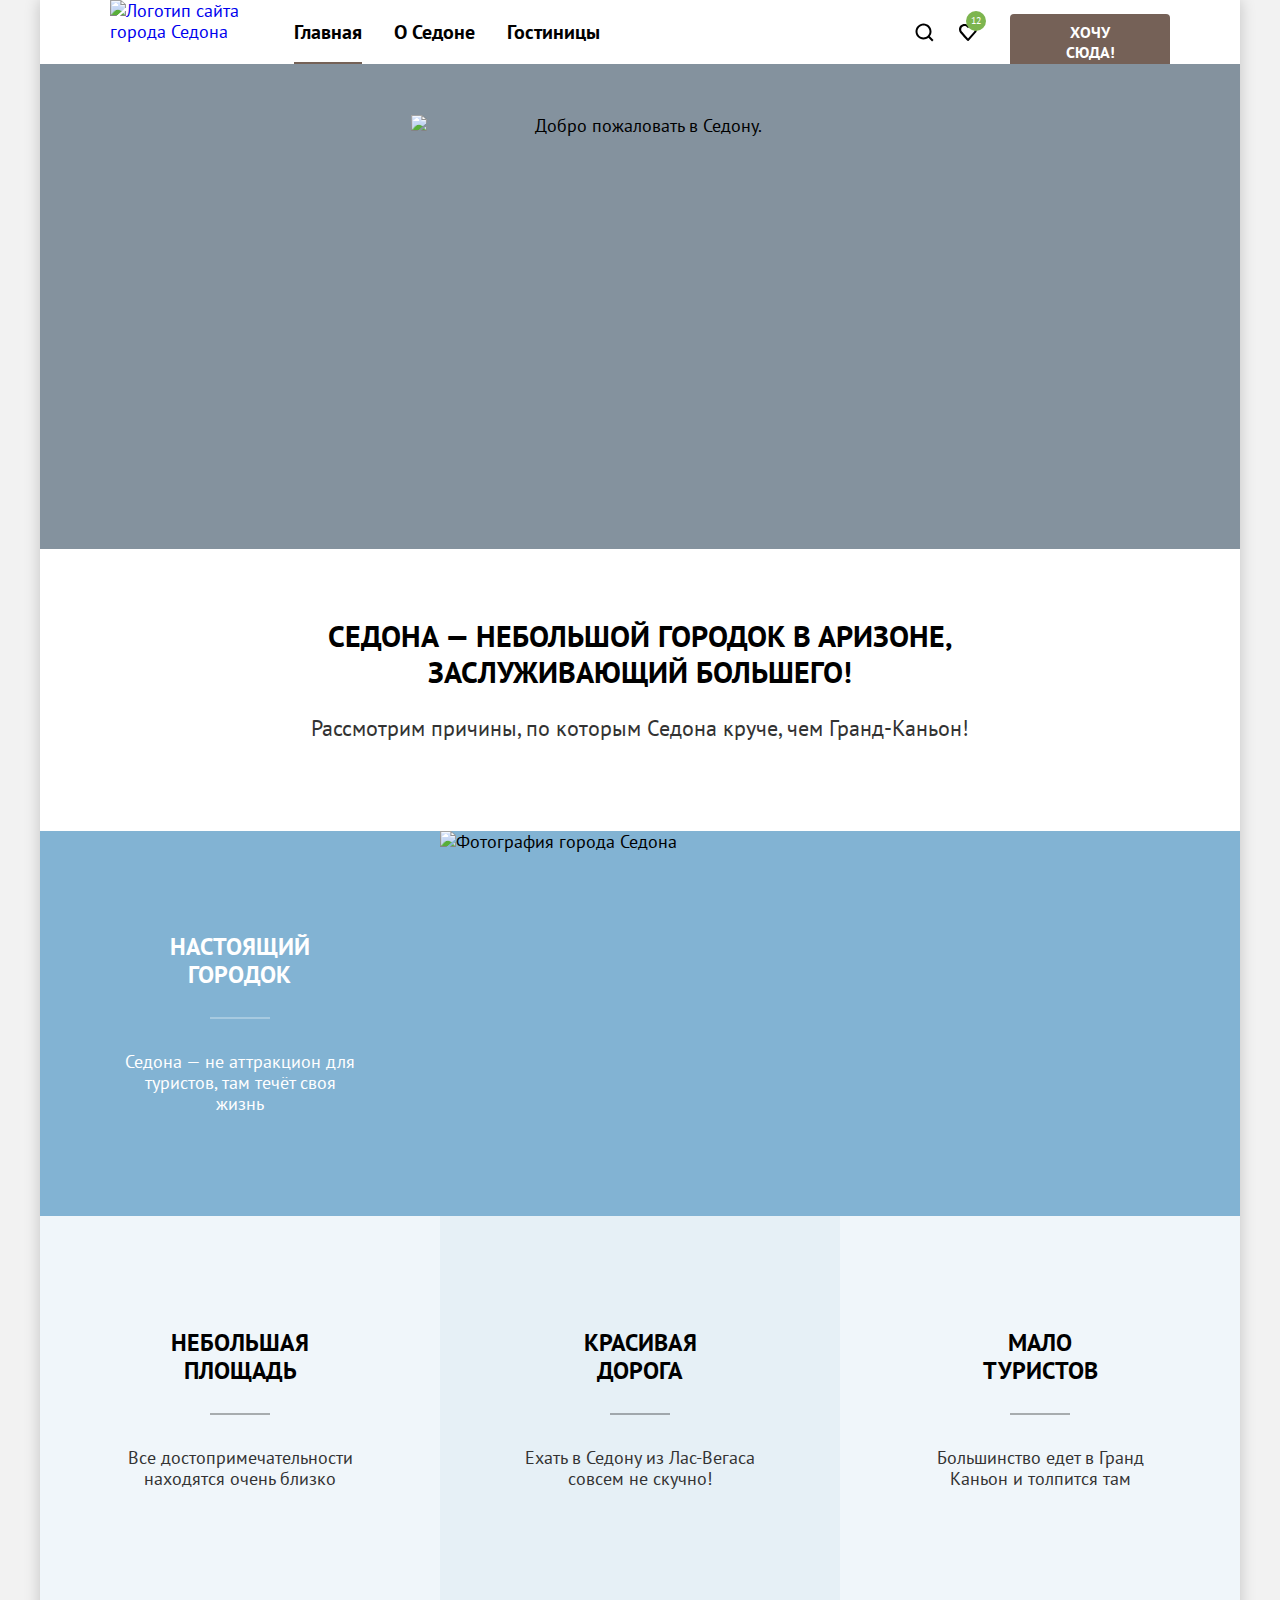
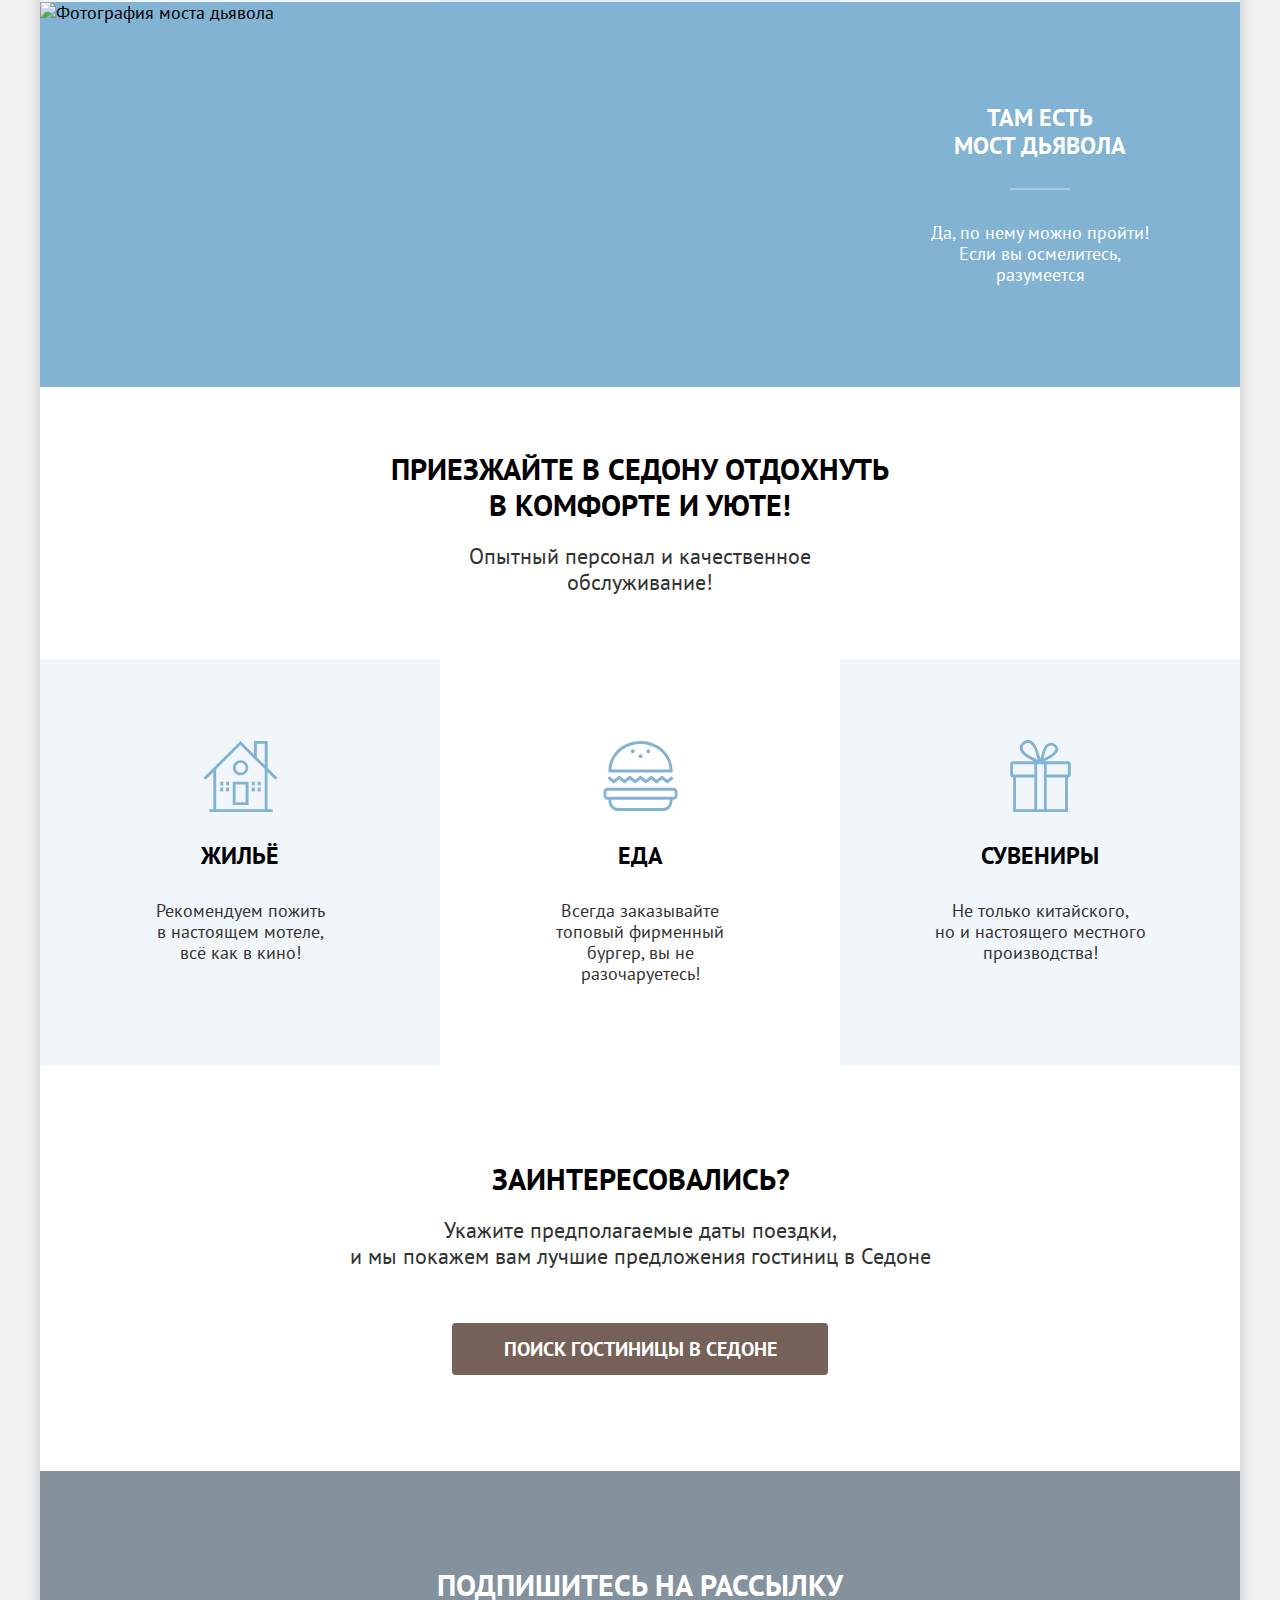
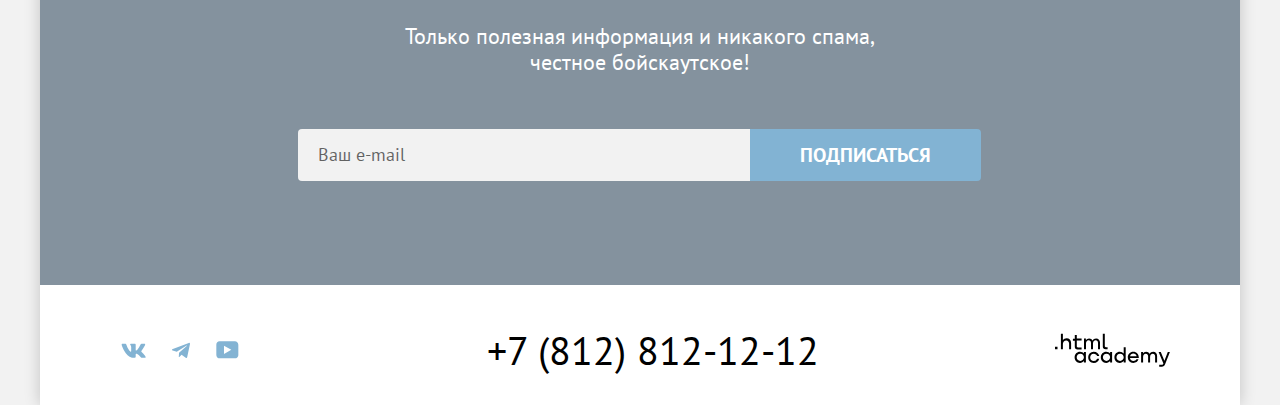
==== commit b486401d: "добавляет иконки в модальном окне" ====
--- a/index.html
+++ b/index.html
@@ -14,7 +14,7 @@
         </a>
         <ul class="navigation-list">
           <li class="navigation-item">
-            <a class="navigation-link navigation-link-active" href="index.html">Главная</a>
+            <a class="navigation-link navigation-link-active" href="#">Главная</a>
           </li>
           <li class="navigation-item">
             <a class="navigation-link" href="#">О Седоне</a>
--- a/styles/styles.css
+++ b/styles/styles.css
@@ -391,7 +391,7 @@
 }
 
 .services-icon-home::before {
-  background-image: url("../images/home.svg");
+  background-image: url("../images/house.svg");
 }
 
 .services-icon-food::before {
@@ -737,22 +737,18 @@
 .search-field {
   width: 440px;
   padding: 12px 20px;
+  padding-right: 46px;
   border-radius: 4px;
   font-weight: 700;
 }
 
-.button-calendar {
-  position: absolute;
-  width: 20px;
-  height: 20px;
-  top: 50%;
-  transform: translateY(-50%);
-  right: 20px;
-  background-color: transparent;
-  border: none;
+.icon-calendar {
   background-image: url("../images/calendar.svg");
   background-repeat: no-repeat;
   cursor: pointer;
+  background-size: 16px 15px;
+  background-position-x: 402px;
+  background-position-y: center;
 }
 
 .warning {
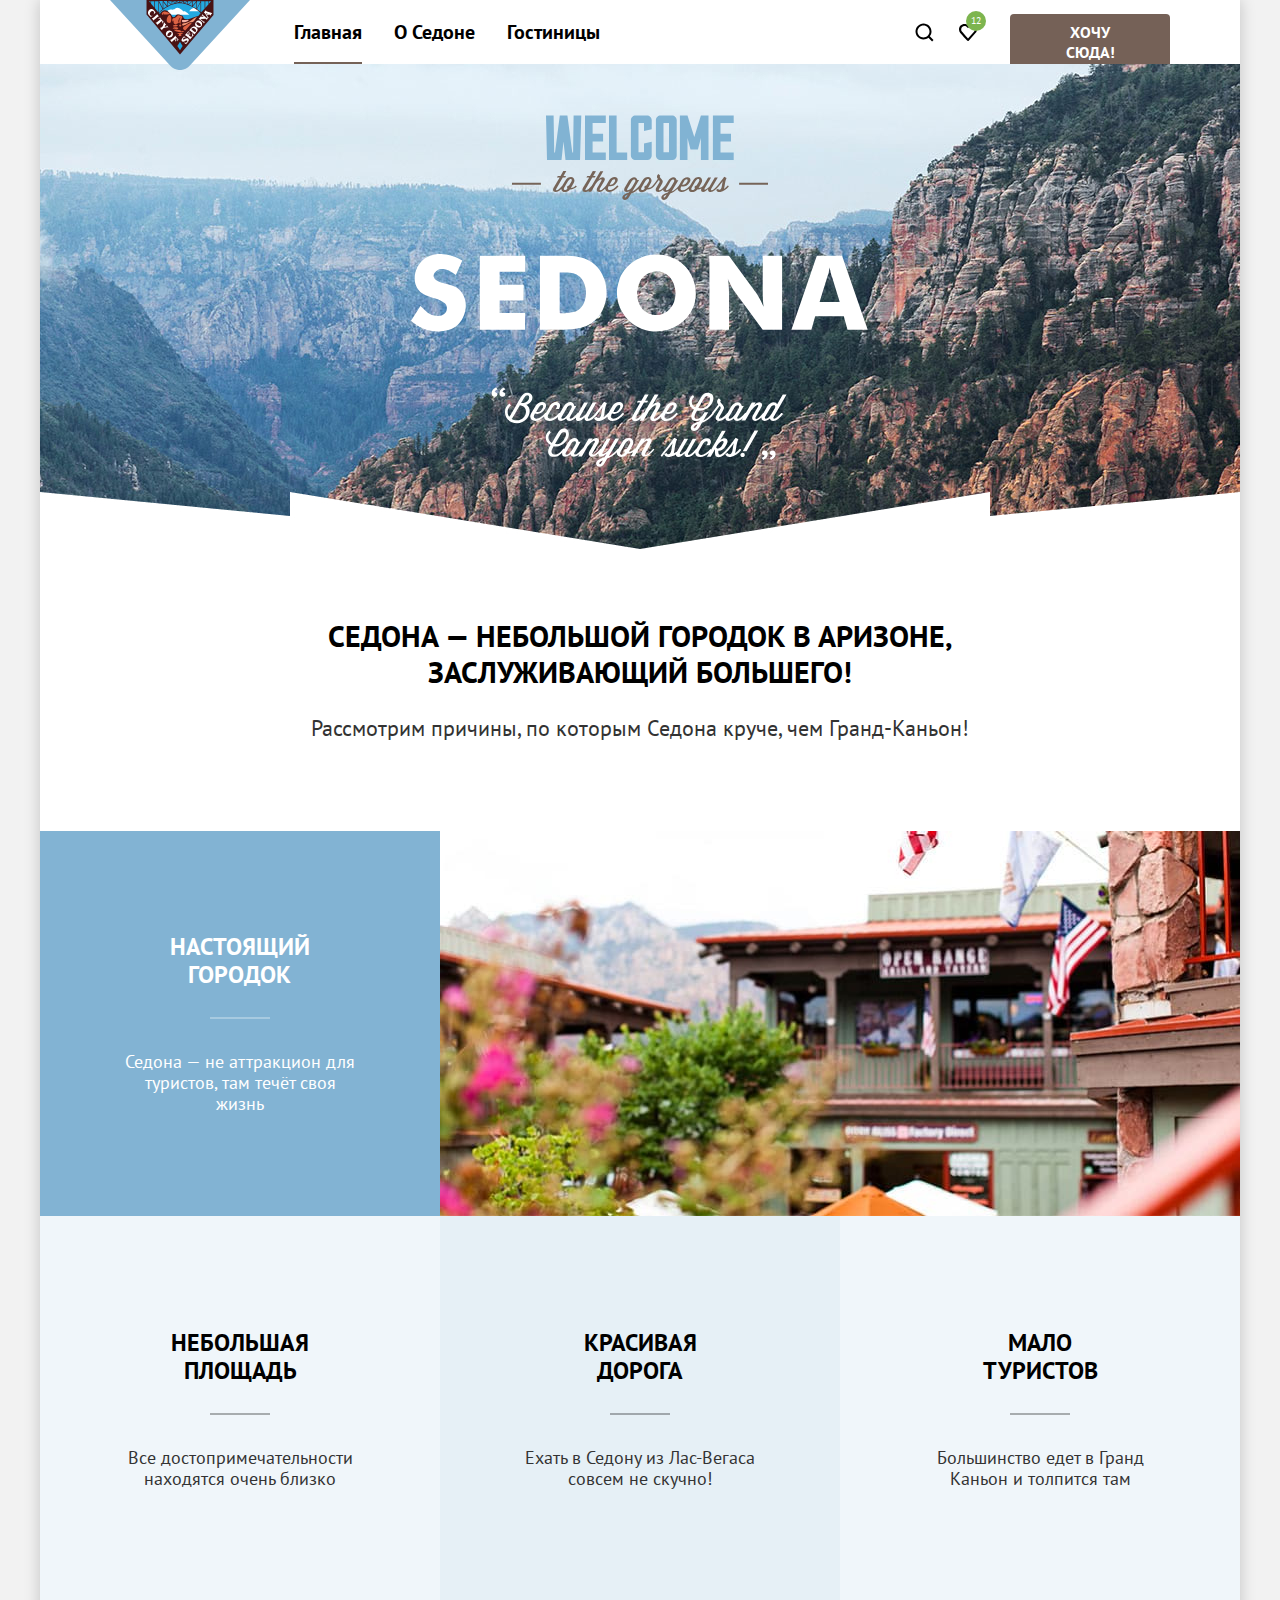
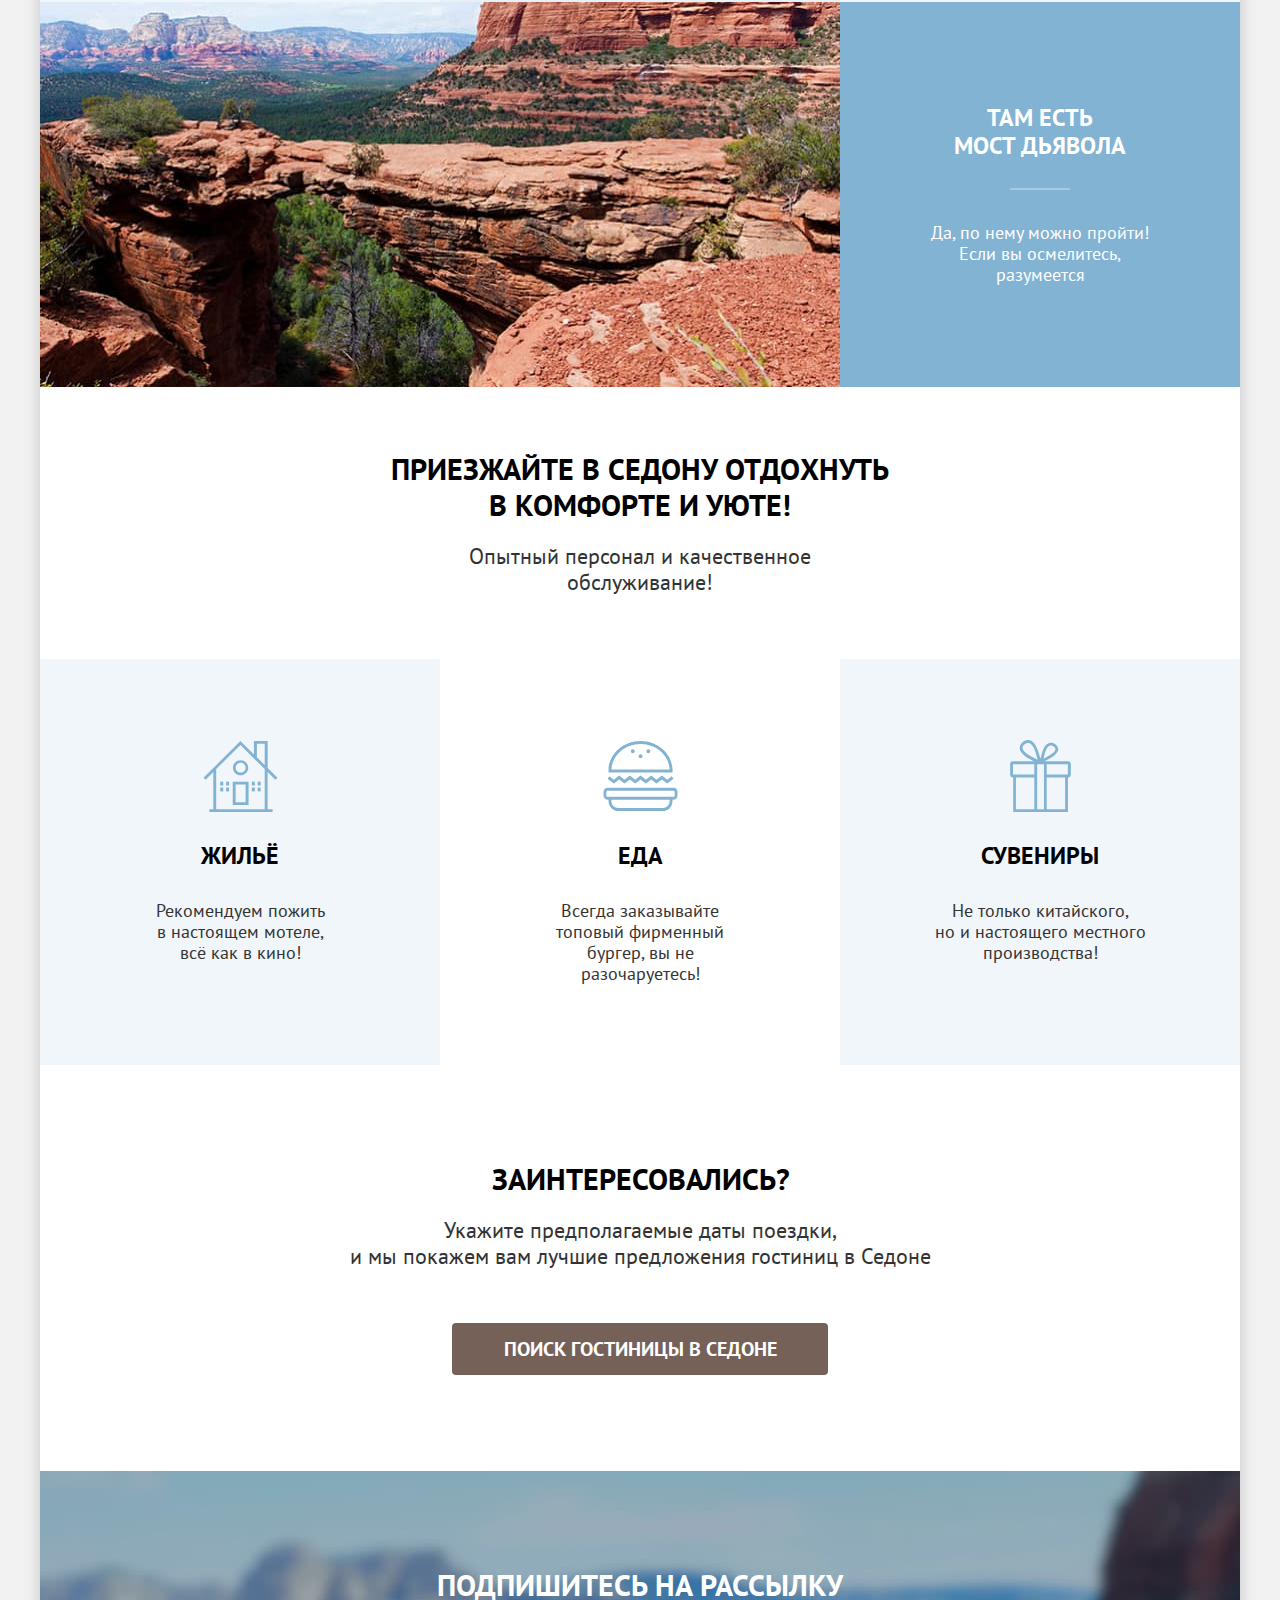
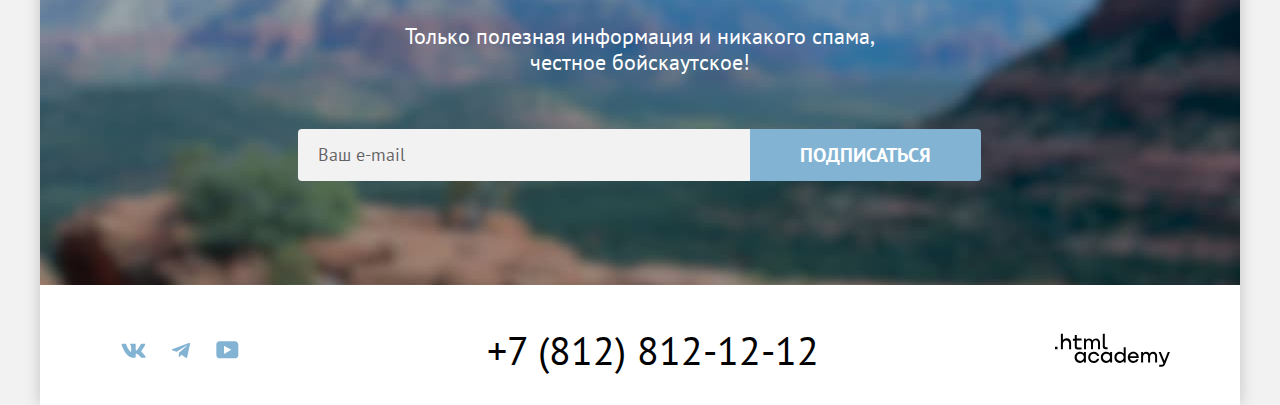
==== commit 56994351: "Merge pull request #2 from Julyova/master" ====
--- a/index.html
+++ b/index.html
@@ -14,7 +14,7 @@
         </a>
         <ul class="navigation-list">
           <li class="navigation-item">
-            <a class="navigation-link navigation-link-active" href="#">Главная</a>
+            <a class="navigation-link navigation-link-active">Главная</a>
           </li>
           <li class="navigation-item">
             <a class="navigation-link" href="#">О Седоне</a>
@@ -118,25 +118,25 @@
       <h2 class="visually-hidden">Контакты</h2>
       <ul class="social-list">
         <li class="social-item">
-          <a class="social-link" href="https://vk.com/htmlacademy">
-            <svg class="social-icon" target="_blank" aria-hidden="true" focusable="false" xmlns="http://www.w3.org/2000/svg" width="25" height="15" fill="none" viewBox="0 0 25 15"><path fill-rule="evenodd" d="M24.12 1.8c.16-.54 0-.94-.8-.94H20.7c-.67 0-.98.34-1.15.73 0 0-1.33 3.2-3.22 5.27-.61.6-.9.8-1.23.8-.16 0-.41-.2-.41-.75v-5.1c0-.66-.19-.95-.74-.95H9.82c-.42 0-.67.3-.67.59 0 .62.95.76 1.04 2.51v3.8c0 .83-.15.98-.48.98-.9 0-3.06-3.2-4.34-6.88-.25-.72-.5-1-1.18-1H1.57c-.75 0-.9.34-.9.73 0 .68.89 4.07 4.14 8.55 2.17 3.06 5.23 4.72 8 4.72 1.68 0 1.88-.37 1.88-1v-2.32c0-.74.16-.88.7-.88.38 0 1.05.19 2.6 1.66 1.79 1.75 2.08 2.54 3.08 2.54h2.63c.75 0 1.12-.37.9-1.1-.23-.72-1.08-1.77-2.2-3.02-.62-.71-1.54-1.48-1.82-1.86-.39-.5-.28-.71 0-1.15 0 0 3.2-4.42 3.54-5.93Z" clip-rule="evenodd"/></svg>
+          <a class="social-link" target="_blank" href="https://vk.com/htmlacademy">
+            <svg class="social-icon" aria-hidden="true" focusable="false" xmlns="http://www.w3.org/2000/svg" width="25" height="15" fill="none" viewBox="0 0 25 15"><path fill-rule="evenodd" d="M24.12 1.8c.16-.54 0-.94-.8-.94H20.7c-.67 0-.98.34-1.15.73 0 0-1.33 3.2-3.22 5.27-.61.6-.9.8-1.23.8-.16 0-.41-.2-.41-.75v-5.1c0-.66-.19-.95-.74-.95H9.82c-.42 0-.67.3-.67.59 0 .62.95.76 1.04 2.51v3.8c0 .83-.15.98-.48.98-.9 0-3.06-3.2-4.34-6.88-.25-.72-.5-1-1.18-1H1.57c-.75 0-.9.34-.9.73 0 .68.89 4.07 4.14 8.55 2.17 3.06 5.23 4.72 8 4.72 1.68 0 1.88-.37 1.88-1v-2.32c0-.74.16-.88.7-.88.38 0 1.05.19 2.6 1.66 1.79 1.75 2.08 2.54 3.08 2.54h2.63c.75 0 1.12-.37.9-1.1-.23-.72-1.08-1.77-2.2-3.02-.62-.71-1.54-1.48-1.82-1.86-.39-.5-.28-.71 0-1.15 0 0 3.2-4.42 3.54-5.93Z" clip-rule="evenodd"/></svg>
             <span class="visually-hidden">Вконтакте</span>
           </a>
         </li>
         <li class="social-item">
-          <a class="social-link" href="https://t.me/htmlacademy">
-            <svg class="social-icon" target="_blank" aria-hidden="true" focusable="false" xmlns="http://www.w3.org/2000/svg" width="18" height="17" fill="none" viewBox="0 0 18 17"><path d="M16.79.96.84 7.1c-1.09.44-1.08 1.05-.2 1.32l4.1 1.28 9.47-5.98c.44-.27.85-.13.52.17l-7.68 6.93-.28 4.22c.41 0 .6-.2.83-.41l1.99-1.94 4.13 3.06c.77.42 1.31.2 1.5-.71l2.72-12.8c.28-1.1-.43-1.61-1.16-1.28Z"/></svg>
+          <a class="social-link" target="_blank" href="https://t.me/htmlacademy">
+            <svg class="social-icon" aria-hidden="true" focusable="false" xmlns="http://www.w3.org/2000/svg" width="18" height="17" fill="none" viewBox="0 0 18 17"><path d="M16.79.96.84 7.1c-1.09.44-1.08 1.05-.2 1.32l4.1 1.28 9.47-5.98c.44-.27.85-.13.52.17l-7.68 6.93-.28 4.22c.41 0 .6-.2.83-.41l1.99-1.94 4.13 3.06c.77.42 1.31.2 1.5-.71l2.72-12.8c.28-1.1-.43-1.61-1.16-1.28Z"/></svg>
             <span class="visually-hidden">Телеграм</span>
           </a>
         </li>
         <li class="social-item">
-          <a class="social-link" href="https://www.youtube.com/user/htmlacademyru">
-            <svg class="social-icon" target="_blank" aria-hidden="true" focusable="false" xmlns="http://www.w3.org/2000/svg" width="23" height="18" fill="none" viewBox="0 0 23 18"><path d="M18.94.36H3.51C1.65.36.33 1.95.33 3.76v10.09c0 1.91 1.32 3.5 3.18 3.5h15.65c1.64 0 3.17-1.59 3.17-3.4V3.76c-.22-1.8-1.53-3.4-3.39-3.4ZM7.99 12.89V4.82l7.34 4.04-7.34 4.03Z"/></svg>
+          <a class="social-link" target="_blank" href="https://www.youtube.com/user/htmlacademyru">
+            <svg class="social-icon" aria-hidden="true" focusable="false" xmlns="http://www.w3.org/2000/svg" width="23" height="18" fill="none" viewBox="0 0 23 18"><path d="M18.94.36H3.51C1.65.36.33 1.95.33 3.76v10.09c0 1.91 1.32 3.5 3.18 3.5h15.65c1.64 0 3.17-1.59 3.17-3.4V3.76c-.22-1.8-1.53-3.4-3.39-3.4ZM7.99 12.89V4.82l7.34 4.04-7.34 4.03Z"/></svg>
             <span class="visually-hidden">Ютуб</span>
           </a>
         </li>
       </ul>
-      <a class="contact-phone" target="_blank" href="tel:+78128121212">+7 (812) 812-12-12</a>
+      <a class="contact-phone" href="tel:+78128121212">+7 (812) 812-12-12</a>
       <a class="htmlacademy-link" target="_blank" href="https://htmlacademy.ru/">
         <svg class="html-academy-logo" role="img" aria-label="логотип разработчика HTML Academy" xmlns="http://www.w3.org/2000/svg" width="115" height="34" fill="none" viewBox="0 0 115 34"><path  d="M0 13.72v2.6h2.5v-2.6H0ZM11.6 5.32c-1.6 0-2.8.7-3.6 1.7h-.1V.82h-2v15.5h2v-5.3c0-2.1 1.3-3.6 3.3-3.6 1.8 0 2.9 1.4 2.9 3.2v5.7h2v-6.1c.1-3-1.8-4.9-4.5-4.9ZM26.6 5.62h-4.8v-3.7h-2v3.8h-1.9v2h1.9v6c0 1.7 1 2.7 2.7 2.7h4.1v-2h-3.7c-.7 0-1.1-.4-1.1-1.1v-5.7h4.8v-2ZM41.1 5.42c-1.6 0-2.9.8-3.5 2.1h-.1c-.6-1.2-1.8-2.1-3.4-2.1-1.4 0-2.5.8-3.1 1.8h-.1v-1.6H29v10.6h2v-5.4c0-2 1-3.5 2.6-3.5 1.5 0 2.4 1 2.4 2.6v6.3h2v-5.6c0-2.4 1.4-3.3 2.6-3.3 1.5 0 2.4 1 2.4 2.6v6.3h2v-6.5c.1-2.5-1.4-4.3-3.9-4.3ZM47.8 13.52c0 1.7 1 2.7 2.8 2.7h2v-2h-1.7c-.7 0-1.1-.4-1.1-1.1V.82h-2v12.7ZM28.9 20.52c-.9-1.1-2.2-1.8-3.9-1.8-3.1 0-5.4 2.3-5.4 5.6s2.3 5.6 5.4 5.6c1.8 0 3-.8 3.8-1.9h.1v1.6h2v-10.6h-2v1.5Zm-3.6 7.4c-2.2 0-3.6-1.6-3.6-3.6s1.4-3.6 3.6-3.6 3.6 1.6 3.6 3.6c0 1.9-1.4 3.6-3.6 3.6ZM44.2 22.82c-.5-2.4-2.6-4.1-5.4-4.1a5.4 5.4 0 0 0-5.6 5.6c0 3.1 2.2 5.6 5.6 5.6 2.8 0 4.9-1.8 5.4-4.2h-2.1a3.4 3.4 0 0 1-3.3 2.3c-2.2 0-3.6-1.6-3.6-3.6s1.4-3.6 3.6-3.6c1.6 0 2.8 1 3.3 2.2h2.1v-.2ZM55.1 20.52c-.9-1.1-2.2-1.8-3.9-1.8-3.1 0-5.4 2.3-5.4 5.6s2.3 5.6 5.4 5.6c1.8 0 3-.8 3.8-1.9h.1v1.6h2v-10.6h-2v1.5Zm-3.6 7.4c-2.2 0-3.6-1.6-3.6-3.6s1.4-3.6 3.6-3.6 3.6 1.6 3.6 3.6c0 1.9-1.5 3.6-3.6 3.6ZM68.7 20.62c-.9-1.1-2.2-1.9-3.9-1.9-3.1 0-5.4 2.3-5.4 5.6s2.2 5.6 5.4 5.6c1.7 0 3-.8 3.8-1.8h.1v1.5h2v-15.4h-2v6.4Zm-3.6 7.3c-2.2 0-3.6-1.6-3.6-3.6s1.4-3.6 3.6-3.6 3.6 1.6 3.6 3.6c-.1 2-1.5 3.6-3.6 3.6ZM78.3 18.72c-3.3 0-5.5 2.5-5.5 5.6 0 3 2.1 5.6 5.5 5.6 2.5 0 4.5-1.3 5.2-3.6h-2.1c-.5 1-1.6 1.6-3 1.6-1.9 0-3.3-1.3-3.4-2.9h8.8c.2-3.6-2-6.3-5.5-6.3Zm0 1.9c1.7 0 3 1 3.3 2.6h-6.5c.3-1.5 1.5-2.6 3.2-2.6ZM98.2 18.72c-1.6 0-2.9.8-3.6 2h-.1c-.6-1.2-1.8-2-3.4-2-1.4 0-2.5.7-3.1 1.8v-1.5h-1.9v10.6h2v-5.4c0-2 1-3.4 2.6-3.5 1.5 0 2.4 1 2.4 2.6v6.3h2v-5.6c0-2.4 1.4-3.3 2.6-3.3 1.5 0 2.4 1 2.4 2.6v6.3h2v-6.5c.1-2.6-1.4-4.4-3.9-4.4ZM109.4 27.82l-3.6-8.9h-2.2l4.8 11.6c-.3.9-.7 1.2-1.7 1.2h-2.5v2h2.5c1.8 0 2.8-.8 3.5-2.6l4.7-12.2h-2.1l-3.4 8.9Z"/></svg>
         <span class="visually-hidden">Логотип HTML академии</span>
--- a/styles/styles.css
+++ b/styles/styles.css
@@ -85,7 +85,8 @@
 }
 
 .navigation-logo:hover,
-.navigation-logo:active {
+.navigation-logo:active,
+.navigation-logo:focus {
   opacity: 0.5;
 }
 
@@ -117,7 +118,8 @@
 }
 
 .navigation-link:hover,
-.navigation-link:active {
+.navigation-link:active,
+.navigation-link:focus {
   opacity: 0.5;
 }
 
@@ -190,7 +192,8 @@
   border-radius: 4px;
 }
 
-.navigation-button:not(:disabled):hover {
+.navigation-button:not(:disabled):hover,
+.navigation-button:not(:disabled):focus {
   background-color: #615048;
 }
 
@@ -443,7 +446,8 @@
   background-color: #756157;
 }
 
-.button-all:not(:disabled):hover {
+.button-all:not(:disabled):hover,
+.button-all:not(:disabled):focus {
   background-color: #615048;
 }
 
@@ -531,7 +535,8 @@
   border-radius: 0 4px 4px 0;
 }
 
-.newsletter-button:not(:disabled):hover {
+.newsletter-button:not(:disabled):hover,
+.newsletter-button:not(:disabled):focus {
   background-color: #68A2CA;
 }
 
@@ -976,6 +981,7 @@
   padding-bottom: 70px;
   background-image: url("../images/catalog-filter-background.jpg");
   background-size: cover;
+  background-position: center calc(50% - 1px);
   background-repeat: no-repeat;
   color: #ffffff;
   background-color: #84929e;
@@ -1046,7 +1052,8 @@
   display: block;
 }
 
-.breadcrumbs-catalog:hover {
+.breadcrumbs-catalog:hover,
+.breadcrumbs-catalog:focus {
   color: rgba(255, 255, 255, 0.6);
 }
 
@@ -1097,7 +1104,9 @@
 }
 
 .control:hover .control-mark,
-.control:hover .control-label {
+.control:hover .control-label,
+.control:focus .control-mark,
+.control:focus .control-label {
   opacity: 0.6;
 }
 
@@ -1268,7 +1277,8 @@
   padding: 8px 50px;
 }
 
-.button-submit:not(:disabled):hover {
+.button-submit:not(:disabled):hover,
+.button-submit:not(:disabled):focus {
   background-color: #68A2CA;
 }
 
@@ -1452,7 +1462,8 @@
   background-color: #756157;
 }
 
-.button-more:not(:disabled):hover {
+.button-more:not(:disabled):hover,
+.button-more:not(:disabled):focus {
   background-color: #615048;
 }
 
@@ -1470,7 +1481,8 @@
   background-color: #82B3D3;
 }
 
-.card-favourite:not(:disabled):hover {
+.card-favourite:not(:disabled):hover,
+.card-favourite:not(:disabled):focus {
   background-color: #68A2CA;
 }
 
@@ -1489,7 +1501,8 @@
   background-color: #7DB54F;
 }
 
-.card-favourite-option:not(:disabled):hover {
+.card-favourite-option:not(:disabled):hover,
+.card-favourite-option:not(:disabled):focus {
   background-color: #6C9E42;
 }
 
